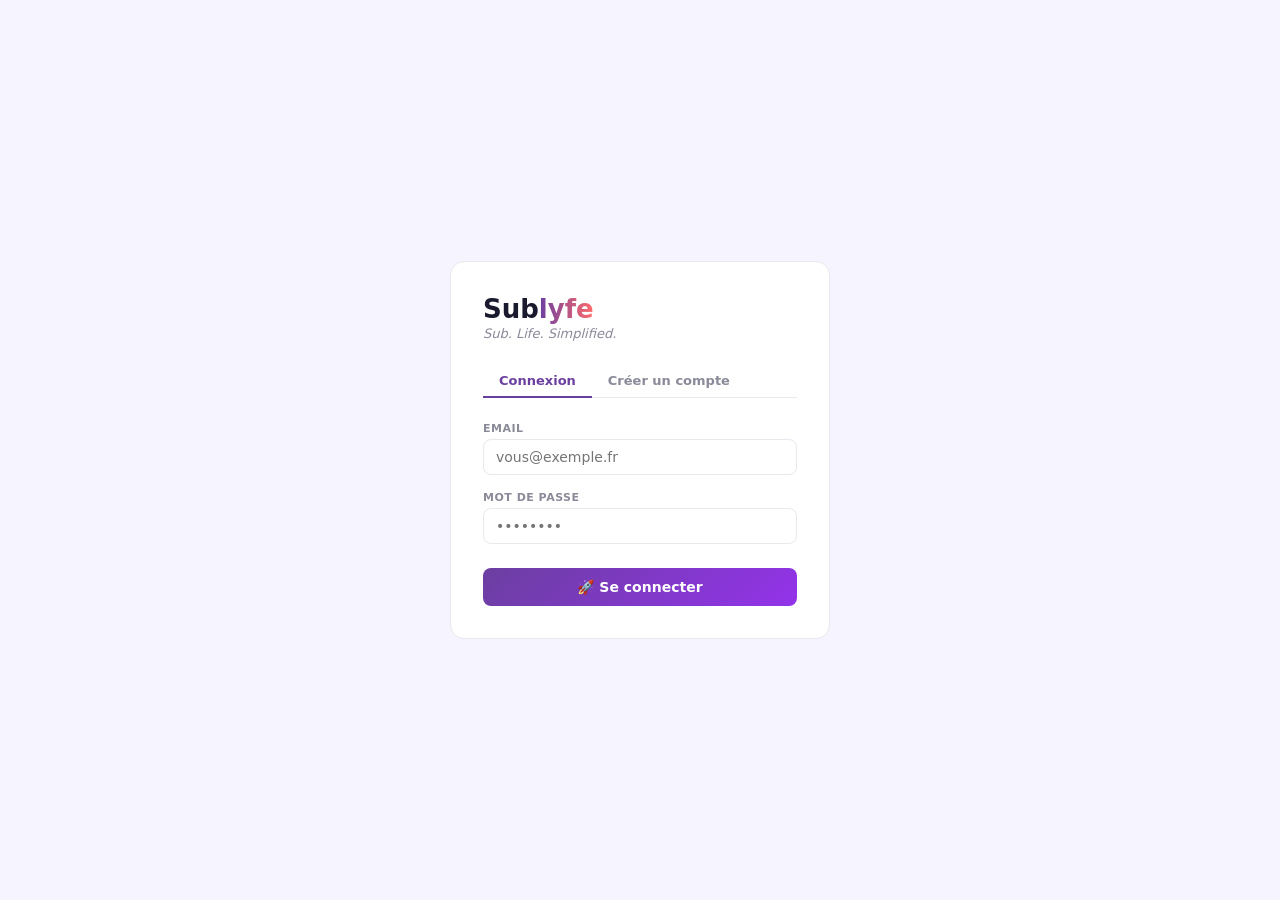
==== index.html @ f2574526 "Update index.html" ====
<!DOCTYPE html>
<html lang="fr">
<head>
<meta charset="UTF-8"/>
<meta name="viewport" content="width=device-width, initial-scale=1.0"/>
<title>Sublyfe</title>
<style>
*{box-sizing:border-box;margin:0;padding:0}
body{font-family:'Inter',system-ui,sans-serif;color:#1A1A2E;background:#F5F4FF;font-size:14px}
#loading{display:flex;align-items:center;justify-content:center;min-height:100vh;background:#F5F4FF;flex-direction:column;gap:1rem}
.loading-logo{font-size:32px;font-weight:700}
.loading-logo span{background:linear-gradient(90deg,#6B3FA0,#FF6B6B);-webkit-background-clip:text;-webkit-text-fill-color:transparent}
.spinner{width:32px;height:32px;border:3px solid #E8E8EE;border-top-color:#6B3FA0;border-radius:50%;animation:spin 0.8s linear infinite}
@keyframes spin{to{transform:rotate(360deg)}}
#auth-screen{display:none;align-items:center;justify-content:center;min-height:100vh;padding:2rem;background:#F5F4FF}
.auth-card{background:white;border-radius:14px;padding:2rem;width:100%;max-width:380px;border:1px solid #E8E8EE}
.auth-logo{font-size:26px;font-weight:700;margin-bottom:2px}
.auth-logo span{background:linear-gradient(90deg,#6B3FA0,#FF6B6B);-webkit-background-clip:text;-webkit-text-fill-color:transparent}
.auth-tagline{font-size:13px;color:#8A8A99;margin-bottom:1.5rem;font-style:italic}
.auth-tabs{display:flex;margin-bottom:1.5rem;border-bottom:1px solid #E8E8EE}
.auth-tab{padding:8px 16px;font-size:13px;font-weight:600;cursor:pointer;border:none;background:none;color:#8A8A99;border-bottom:2px solid transparent;margin-bottom:-1px;font-family:inherit}
.auth-tab.active{color:#6B3FA0;border-bottom-color:#6B3FA0}
.form-group{margin-bottom:1rem}
.form-group label{display:block;font-size:11px;color:#8A8A99;margin-bottom:4px;font-weight:700;text-transform:uppercase;letter-spacing:0.5px}
.form-group input,.form-group select{width:100%;padding:9px 12px;border-radius:8px;border:1px solid #E8E8EE;background:white;color:#1A1A2E;font-size:14px;font-family:inherit}
.form-group input:focus{outline:none;border-color:#6B3FA0}
.btn-full{width:100%;padding:11px;border-radius:8px;background:linear-gradient(135deg,#6B3FA0,#9333EA);color:white;border:none;font-size:14px;font-weight:600;cursor:pointer;font-family:inherit;margin-top:0.5rem}
.auth-error{margin-top:0.75rem;padding:0.75rem;background:#FEE2E2;border-radius:8px;font-size:12px;color:#DC2626;display:none}
.auth-success{margin-top:0.75rem;padding:0.75rem;background:#E0F2E9;border-radius:8px;font-size:12px;color:#059669;display:none}
.app{display:none;flex-direction:column;min-height:100vh}
.beta-banner{background:linear-gradient(90deg,#6B3FA0,#FF6B6B);color:white;text-align:center;padding:10px 20px;font-size:13px;font-weight:600}
.app-body{display:flex;flex:1}
.sidebar{width:250px;background:white;border-right:1px solid #EEEEF5;display:flex;flex-direction:column;flex-shrink:0;overflow-y:auto}
.sidebar-brand{padding:1.5rem 1.25rem 1rem}
.brand-logo{font-size:24px;font-weight:700}
.brand-logo span{background:linear-gradient(90deg,#6B3FA0,#FF6B6B);-webkit-background-clip:text;-webkit-text-fill-color:transparent}
.brand-tagline{font-size:11px;color:#8A8A99;margin-top:3px;font-style:italic}
.sidebar-sep{height:1px;background:#EEEEF5;margin:0 1.25rem 0.75rem}
.nav-section-label{font-size:10px;font-weight:700;color:#B0A8C8;text-transform:uppercase;letter-spacing:1px;padding:0.75rem 1.25rem 0.35rem}
.nav-item{display:flex;align-items:center;gap:10px;padding:9px 1rem;margin:1px 0.75rem;border-radius:10px;color:#3A3A50;cursor:pointer;font-size:13px;font-weight:500;border:none;background:none;font-family:inherit;width:calc(100% - 1.5rem);text-align:left;transition:all .12s}
.nav-item:hover{background:#F5F4FF;color:#6B3FA0}
.nav-item.active{background:#F0EBF9;color:#6B3FA0;font-weight:600}
.nav-emoji{font-size:18px;width:24px;text-align:center;flex-shrink:0}
.nav-badge{margin-left:auto;background:#FF6B6B;color:white;font-size:10px;padding:2px 7px;border-radius:100px;font-weight:700}
.nav-badge-new{margin-left:auto;background:linear-gradient(135deg,#6B3FA0,#9333EA);color:white;font-size:10px;padding:2px 8px;border-radius:100px;font-weight:700}
.smoobu-badge{margin-left:auto;background:#E0F2E9;color:#059669;font-size:10px;padding:2px 8px;border-radius:100px;font-weight:700}
.sidebar-footer{margin-top:auto;padding:0.75rem 1rem;border-top:1px solid #EEEEF5}
.user-row{display:flex;align-items:center;gap:8px}
.user-avatar{width:32px;height:32px;border-radius:50%;background:linear-gradient(135deg,#6B3FA0,#FF6B6B);display:flex;align-items:center;justify-content:center;font-weight:700;font-size:12px;color:white;flex-shrink:0}
.user-name{font-size:13px;font-weight:600}
.user-plan{font-size:11px;color:#6B3FA0;font-weight:600}
.btn-logout{margin-left:auto;background:none;border:none;cursor:pointer;color:#B0A8C8;font-size:18px}
.main{flex:1;overflow-y:auto;background:#F5F4FF}
.page{display:none;padding:2rem}
.page.active{display:block}
.page-title{font-size:28px;font-weight:700}
.page-sub{font-size:13px;color:#8A8A99;margin-top:4px}
.page-header{display:flex;justify-content:space-between;align-items:flex-start;margin-bottom:1.5rem;gap:1rem;flex-wrap:wrap}
.actions{display:flex;gap:8px;flex-wrap:wrap;align-items:center}
.btn{padding:8px 16px;border-radius:8px;font-size:13px;font-weight:600;cursor:pointer;border:1px solid #E8E8EE;background:white;color:#1A1A2E;font-family:inherit;display:inline-flex;align-items:center;gap:6px;transition:all .12s}
.btn:hover{border-color:#6B3FA0;color:#6B3FA0}
.btn-purple{background:linear-gradient(135deg,#6B3FA0,#9333EA);color:white;border:none}
.btn-purple:hover{opacity:0.9;color:white}
.btn-ai{background:linear-gradient(135deg,#7C3AED,#9333EA);color:white;border:none}
.btn-green{background:linear-gradient(135deg,#059669,#10B981);color:white;border:none}
.btn-sm{padding:5px 11px;font-size:12px}
.btn:disabled{opacity:0.5;cursor:not-allowed}
.card{background:white;border-radius:14px;padding:1.25rem;margin-bottom:1rem;border:1px solid #EEEEF5}
.card-head{display:flex;justify-content:space-between;align-items:center;margin-bottom:1rem;gap:0.5rem;flex-wrap:wrap}
.card-title{font-size:15px;font-weight:700}
.grid-2{display:grid;grid-template-columns:minmax(0,1.5fr) minmax(0,1fr);gap:1rem;margin-bottom:1rem}
.kpi-grid{display:grid;grid-template-columns:repeat(auto-fit,minmax(130px,1fr));gap:12px;margin-bottom:1.25rem}
.kpi{background:white;border-radius:12px;padding:1rem;border:1px solid #EEEEF5}
.kpi-label{font-size:10px;color:#8A8A99;text-transform:uppercase;letter-spacing:0.8px;font-weight:700;margin-bottom:6px}
.kpi-value{font-size:26px;font-weight:700;line-height:1}
.kpi-delta{margin-top:6px;font-size:12px;font-weight:600}
.kpi-ai{border-color:#C4B5FD;background:linear-gradient(135deg,#F5F0FF,white)}
.kpi-ai .kpi-value{color:#6B3FA0}
.table-wrap{overflow-x:auto}
table{width:100%;border-collapse:collapse;font-size:13px;min-width:480px}
th{text-align:left;padding:8px 10px;color:#8A8A99;font-size:10px;text-transform:uppercase;letter-spacing:0.8px;font-weight:700;border-bottom:1px solid #EEEEF5;white-space:nowrap}
td{padding:11px 10px;border-bottom:1px solid #EEEEF5;vertical-align:middle}
tr:last-child td{border-bottom:none}
tr:hover td{background:#FAFAFF}
.apt-name{font-weight:600;display:flex;align-items:center;gap:8px}
.apt-emoji{font-size:18px;width:32px;height:32px;background:#F5F4FF;border-radius:8px;display:flex;align-items:center;justify-content:center;flex-shrink:0}
.tag{display:inline-block;padding:3px 9px;border-radius:100px;font-size:11px;font-weight:700}
.tag-ok{background:#E0F2E9;color:#059669}
.tag-warn{background:#FEF3C7;color:#D97706}
.tag-bad{background:#FEE2E2;color:#DC2626}
.tag-info{background:#F0EBF9;color:#6B3FA0}
.tag-ai{background:linear-gradient(135deg,#F0EBF9,#FCE7F3);color:#6B3FA0}
.tag-smoobu{background:#E0F2E9;color:#059669}
.price-main{font-size:15px;font-weight:700}
.price-floor{font-size:11px;color:#DC2626;font-weight:500}
.price-ai{font-size:13px;font-weight:700;color:#6B3FA0}
.price-comp{font-size:11px;color:#8A8A99}
.toggle{width:34px;height:19px;border-radius:100px;border:none;cursor:pointer;position:relative;transition:background .15s;flex-shrink:0}
.toggle.on{background:linear-gradient(90deg,#6B3FA0,#9333EA)}
.toggle.off{background:#D1D1D8}
.toggle::after{content:'';position:absolute;top:3px;width:13px;height:13px;border-radius:50%;background:white;transition:left .15s}
.toggle.on::after{left:18px}
.toggle.off::after{left:3px}
.ai-bubble{background:linear-gradient(135deg,#F5F0FF,#FDF2FF);border:1px solid #C4B5FD;border-radius:12px;padding:1rem;margin-top:0.75rem}
.ai-bubble-head{display:flex;align-items:center;gap:6px;font-size:12px;font-weight:700;color:#6B3FA0;margin-bottom:8px}
.ai-dot{width:7px;height:7px;border-radius:50%;background:#6B3FA0;animation:pulse 1.5s infinite}
@keyframes pulse{0%,100%{opacity:1}50%{opacity:0.3}}
.ai-bubble-text{font-size:13px;color:#3A3A50;line-height:1.65}
.typing{display:flex;gap:5px;align-items:center;padding:4px 0}
.typing span{width:7px;height:7px;border-radius:50%;background:#9B72CF;animation:bounce 1s infinite}
.typing span:nth-child(2){animation-delay:.15s}
.typing span:nth-child(3){animation-delay:.3s}
@keyframes bounce{0%,100%{transform:translateY(0)}50%{transform:translateY(-5px)}}
.event-card{background:white;border-radius:12px;padding:1rem;border:1px solid #EEEEF5;margin-bottom:0.75rem}
.event-card.hot{border-color:#FCD34D;background:linear-gradient(135deg,#FFFBEB,white)}
.event-card.hot .ev-boost{color:#D97706}
.ev-row{display:flex;align-items:center;gap:10px}
.ev-emoji{font-size:24px;flex-shrink:0}
.ev-info{flex:1;min-width:0}
.ev-name{font-weight:600;font-size:13px;white-space:nowrap;overflow:hidden;text-overflow:ellipsis}
.ev-meta{font-size:12px;color:#8A8A99;margin-top:2px}
.ev-boost{font-size:16px;font-weight:700;text-align:right;flex-shrink:0}
.ev-boost-lbl{font-size:10px;color:#8A8A99;text-align:right}
.city-section{margin-bottom:1.5rem}
.city-header{display:flex;align-items:center;gap:10px;margin-bottom:0.75rem;padding-bottom:0.5rem;border-bottom:2px solid #F0EBF9}
.city-name{font-size:18px;font-weight:700}
.city-apts{font-size:12px;color:#8A8A99}
.city-count{background:#F0EBF9;color:#6B3FA0;font-size:11px;font-weight:700;padding:2px 8px;border-radius:100px}
.events-grid{display:grid;grid-template-columns:repeat(auto-fill,minmax(280px,1fr));gap:0.75rem}
.modal-overlay{display:none;position:fixed;inset:0;background:rgba(26,26,46,0.45);z-index:100;align-items:center;justify-content:center;padding:1rem}
.modal-overlay.open{display:flex}
.modal{background:white;border-radius:16px;padding:1.5rem;width:100%;max-width:440px;border:1px solid #EEEEF5;max-height:90vh;overflow-y:auto}
.modal-head{display:flex;justify-content:space-between;align-items:center;margin-bottom:1.25rem}
.modal-title{font-size:17px;font-weight:700}
.modal-close{background:none;border:none;cursor:pointer;color:#8A8A99;font-size:20px}
.toast{position:fixed;bottom:1.5rem;right:1.5rem;background:#1A1A2E;color:white;padding:10px 18px;border-radius:10px;font-size:13px;font-weight:600;z-index:200;opacity:0;transition:opacity .3s;pointer-events:none}
.toast.show{opacity:1}
.setting-row{display:flex;justify-content:space-between;align-items:center;padding:0.85rem 0;border-bottom:1px solid #EEEEF5}
.setting-row:last-child{border-bottom:none}
.setting-label{font-size:13px;font-weight:600}
.setting-desc{font-size:12px;color:#8A8A99;margin-top:2px}
.settings-section-title{font-size:10px;font-weight:700;color:#B0A8C8;text-transform:uppercase;letter-spacing:0.8px;margin-bottom:0.5rem;padding-bottom:0.5rem;border-bottom:1px solid #EEEEF5}
.smoobu-connect-box{background:linear-gradient(135deg,#F5F0FF,#ECFDF5);border:1px solid #C4B5FD;border-radius:14px;padding:1.5rem;margin-bottom:1rem}
.status-dot{width:8px;height:8px;border-radius:50%;flex-shrink:0;display:inline-block}
.status-dot.connected{background:#10B981}
.status-dot.disconnected{background:#D1D1D8}
</style>
</head>
<body>

<div id="loading">
  <div class="loading-logo">Sub<span>lyfe</span></div>
  <div class="spinner"></div>
</div>

<div id="auth-screen">
  <div class="auth-card">
    <div class="auth-logo">Sub<span>lyfe</span></div>
    <div class="auth-tagline">Sub. Life. Simplified.</div>
    <div class="auth-tabs">
      <button class="auth-tab active" onclick="switchTab('login')">Connexion</button>
      <button class="auth-tab" onclick="switchTab('register')">Créer un compte</button>
    </div>
    <div id="login-form">
      <div class="form-group"><label>Email</label><input type="email" id="l-email" placeholder="vous@exemple.fr"/></div>
      <div class="form-group"><label>Mot de passe</label><input type="password" id="l-pwd" placeholder="••••••••"/></div>
      <button class="btn-full" id="btn-login" onclick="doLogin()">🚀 Se connecter</button>
      <div class="auth-error" id="login-error"></div>
    </div>
    <div id="register-form" style="display:none">
      <div class="form-group"><label>Nom complet</label><input type="text" id="r-name" placeholder="Marie Martin"/></div>
      <div class="form-group"><label>Email</label><input type="email" id="r-email" placeholder="vous@exemple.fr"/></div>
      <div class="form-group"><label>Profil</label>
        <select id="r-type">
          <option value="solo">🏠 Gestionnaire solo</option>
          <option value="concierge">🏢 Conciergerie</option>
        </select>
      </div>
      <div class="form-group"><label>Mot de passe</label><input type="password" id="r-pwd" placeholder="min. 6 caractères"/></div>
      <button class="btn-full" id="btn-register" onclick="doRegister()">✨ Créer mon compte</button>
      <div class="auth-error" id="register-error"></div>
      <div class="auth-success" id="register-success"></div>
    </div>
  </div>
</div>

<div class="app" id="app">
  <div class="beta-banner">🚀 <strong>Beta Sublyfe</strong> — IA Pricing + Smoobu + Événements Ticketmaster</div>
  <div class="app-body">
    <div class="sidebar">
      <div class="sidebar-brand">
        <div class="brand-logo">Sub<span>lyfe</span></div>
        <div class="brand-tagline">Sub. Life. Simplified.</div>
      </div>
      <div class="sidebar-sep"></div>
      <div class="nav-section-label">Mon Business</div>
      <button class="nav-item active" onclick="goTo('cockpit',this)"><span class="nav-emoji">📊</span>Le Cockpit</button>
      <button class="nav-item" onclick="goTo('parc',this)"><span class="nav-emoji">🏠</span>Le Parc <span class="nav-badge" id="parc-badge">0</span></button>
      <button class="nav-item" onclick="goTo('reservations',this)"><span class="nav-emoji">📋</span>Réservations</button>
      <button class="nav-item" onclick="goTo('pricing',this)"><span class="nav-emoji">🤖</span>IA Pricing <span class="nav-badge-new">NEW</span></button>
      <button class="nav-item" onclick="goTo('events',this)"><span class="nav-emoji">🎯</span>Événements <span class="nav-badge-new" id="events-badge" style="display:none">0</span></button>
      <button class="nav-item" onclick="goTo('squad',this)"><span class="nav-emoji">👥</span>La Squad</button>
      <div class="nav-section-label">Intégrations</div>
      <button class="nav-item" onclick="goTo('smoobu',this)"><span class="nav-emoji">🔗</span>Smoobu <span class="smoobu-badge" id="smoobu-nav-badge" style="display:none">✓</span></button>
      <div class="nav-section-label">Réseau Sublyfer</div>
      <button class="nav-item" onclick="goTo('clean',this)"><span class="nav-emoji">🧹</span>Sublyfer Clean</button>
      <button class="nav-item" onclick="goTo('annuaire',this)"><span class="nav-emoji">🟡</span>L'Annuaire</button>
      <div class="nav-section-label">Compte</div>
      <button class="nav-item" onclick="goTo('settings',this)"><span class="nav-emoji">⚙️</span>Paramètres</button>
      <div class="sidebar-footer">
        <div class="user-row">
          <div class="user-avatar" id="s-avatar">?</div>
          <div><div class="user-name" id="s-name">…</div><div class="user-plan" id="s-plan">…</div></div>
          <button class="btn-logout" onclick="doLogout()">↩</button>
        </div>
      </div>
    </div>

    <div class="main">

      <!-- COCKPIT -->
      <div class="page active" id="page-cockpit">
        <div class="page-header">
          <div><div class="page-title">Le Cockpit 📊</div><div class="page-sub" id="cockpit-date"></div></div>
          <div class="actions">
            <button class="btn" onclick="goTo('events',document.querySelectorAll('.nav-item')[4])">🎯 Événements</button>
            <button class="btn btn-ai" onclick="goTo('pricing',document.querySelectorAll('.nav-item')[3])">🤖 PriceBot</button>
          </div>
        </div>
        <div class="kpi-grid" id="cockpit-kpis"></div>
        <div class="grid-2">
          <div class="card">
            <div class="card-head"><div class="card-title">Le Parc — vue rapide</div></div>
            <div class="table-wrap"><table id="cockpit-table"></table></div>
            <div id="cockpit-empty" style="text-align:center;padding:2rem;color:#8A8A99;display:none">
              <div style="font-size:32px;margin-bottom:8px">🏠</div>
              <div style="font-weight:600;margin-bottom:4px">Aucun appartement</div>
              <button class="btn btn-purple btn-sm" onclick="openAddModal()" style="margin-top:0.5rem">+ Ajouter</button>
            </div>
          </div>
          <div>
            <div class="card" id="cockpit-events-card">
              <div class="card-head"><div class="card-title">🎯 Événements chauds</div><button class="btn btn-sm" onclick="goTo('events',document.querySelectorAll('.nav-item')[4])">Voir tout</button></div>
              <div id="cockpit-events"></div>
            </div>
          </div>
        </div>
      </div>

      <!-- LE PARC -->
      <div class="page" id="page-parc">
        <div class="page-header">
          <div><div class="page-title">Le Parc 🏠</div><div class="page-sub" id="parc-sub"></div></div>
          <div class="actions">
            <button class="btn btn-green" onclick="syncSmoobu()" id="btn-sync" style="display:none">🔄 Sync Smoobu</button>
            <button class="btn btn-purple" onclick="openAddModal()">+ Ajouter</button>
          </div>
        </div>
        <div class="card">
          <div class="table-wrap"><table id="parc-table"></table></div>
          <div id="parc-empty" style="text-align:center;padding:2rem;color:#8A8A99;display:none">
            <div style="font-size:36px;margin-bottom:1rem">🏠</div>
            <div style="font-weight:600;margin-bottom:6px">Aucun appartement</div>
            <button class="btn btn-purple" onclick="openAddModal()" style="margin-top:0.5rem">+ Ajouter</button>
          </div>
        </div>
      </div>

      <!-- RESERVATIONS -->
      <div class="page" id="page-reservations">
        <div class="page-header">
          <div><div class="page-title">Réservations 📋</div><div class="page-sub" id="res-sub"></div></div>
          <div class="actions"><button class="btn btn-purple" onclick="openAddResModal()">+ Ajouter</button></div>
        </div>
        <div class="card">
          <div class="table-wrap"><table id="res-table"></table></div>
          <div id="res-empty" style="text-align:center;padding:2rem;color:#8A8A99;display:none">
            <div style="font-size:36px;margin-bottom:1rem">📋</div>
            <div style="font-weight:600;margin-bottom:6px">Aucune réservation</div>
            <button class="btn btn-green" onclick="goTo('smoobu',document.querySelectorAll('.nav-item')[6])">🔗 Connecter Smoobu</button>
          </div>
        </div>
      </div>

      <!-- IA PRICING -->
      <div class="page" id="page-pricing">
        <div class="page-header">
          <div><div class="page-title">IA Pricing 🤖</div><div class="page-sub">PriceBot analyse votre parc</div></div>
          <div class="actions"><button class="btn btn-ai" onclick="runGlobal()" id="btn-global">🤖 Analyse globale</button></div>
        </div>
        <div id="global-result"></div>
        <div class="card">
          <div class="card-head"><div class="card-title">Recommandations</div><span class="tag tag-ai">🤖 IA active</span></div>
          <div class="table-wrap"><table id="pricing-table"></table></div>
        </div>
      </div>

      <!-- EVENEMENTS -->
      <div class="page" id="page-events">
        <div class="page-header">
          <div><div class="page-title">Événements 🎯</div><div class="page-sub" id="events-sub">Détectés automatiquement selon vos villes</div></div>
          <div class="actions">
            <button class="btn btn-ai" onclick="loadEvents(true)" id="btn-refresh-events">🔄 Actualiser</button>
          </div>
        </div>
        <div id="events-loading" style="text-align:center;padding:3rem;display:none">
          <div class="spinner" style="margin:0 auto 1rem"></div>
          <div style="font-size:13px;color:#8A8A99">Recherche des événements dans vos villes…</div>
        </div>
        <div id="events-empty" style="text-align:center;padding:3rem;display:none">
          <div style="font-size:40px;margin-bottom:1rem">🎯</div>
          <div style="font-weight:600;font-size:16px;margin-bottom:6px">Ajoutez des appartements</div>
          <div style="font-size:13px;color:#8A8A99;margin-bottom:1.25rem">Les événements s'affichent automatiquement selon les villes de vos appartements</div>
          <button class="btn btn-purple" onclick="openAddModal()">+ Ajouter un appartement</button>
        </div>
        <div id="events-container"></div>
      </div>

      <!-- SQUAD -->
      <div class="page" id="page-squad">
        <div class="page-header"><div><div class="page-title">La Squad 👥</div></div></div>
        <div class="card" style="text-align:center;padding:3rem">
          <div style="font-size:40px;margin-bottom:1rem">👥</div>
          <div style="font-weight:600;font-size:16px">Gestion de l'équipe ménage</div>
          <div style="font-size:13px;color:#8A8A99;margin-top:6px">Bientôt disponible</div>
        </div>
      </div>

      <!-- SMOOBU -->
      <div class="page" id="page-smoobu">
        <div class="page-header"><div><div class="page-title">Intégration Smoobu 🔗</div><div class="page-sub">Importez vos données Airbnb & Booking automatiquement</div></div></div>
        <div class="smoobu-connect-box">
          <div style="display:flex;align-items:center;gap:12px;margin-bottom:1rem">
            <div style="font-size:36px">🔗</div>
            <div>
              <div style="font-size:16px;font-weight:700">Connecter Smoobu</div>
              <div style="display:flex;align-items:center;gap:6px;margin-top:4px">
                <div class="status-dot disconnected" id="status-dot"></div>
                <span id="status-label" style="font-size:13px;font-weight:600">Non connecté</span>
              </div>
            </div>
          </div>
          <div class="form-group">
            <label>Clé API Smoobu</label>
            <input type="text" id="smoobu-key" placeholder="Collez votre clé API ici…" style="font-family:monospace;font-size:12px"/>
            <div style="font-size:11px;color:#8A8A99;margin-top:4px">Smoobu → Paramètres → Avancé → Clés API</div>
          </div>
          <div style="display:flex;gap:8px">
            <button class="btn btn-green" onclick="testSmoobu()" id="btn-test">🔌 Tester</button>
            <button class="btn btn-purple" onclick="saveSmoobuKey()" id="btn-save-smoobu" style="display:none">💾 Sauvegarder & Sync</button>
          </div>
          <div class="auth-error" id="smoobu-error"></div>
          <div class="auth-success" id="smoobu-success"></div>
        </div>
        <div id="smoobu-data" style="display:none">
          <div class="card">
            <div class="card-head"><div class="card-title">Données Smoobu</div><button class="btn btn-green btn-sm" onclick="syncSmoobu()">🔄 Resync</button></div>
            <div style="display:grid;grid-template-columns:repeat(3,1fr);gap:1rem">
              <div class="kpi"><div class="kpi-label">Appartements</div><div class="kpi-value" id="sm-apts">0</div></div>
              <div class="kpi"><div class="kpi-label">Réservations</div><div class="kpi-value" id="sm-bookings">0</div></div>
              <div class="kpi"><div class="kpi-label">Revenus</div><div class="kpi-value" id="sm-revenue">0€</div></div>
            </div>
          </div>
          <div class="card">
            <div class="card-head"><div class="card-title">Appartements Smoobu</div></div>
            <div class="table-wrap"><table id="smoobu-apts-table"></table></div>
          </div>
        </div>
        <div class="card">
          <div class="card-head"><div class="card-title">📖 Comment trouver votre clé API ?</div></div>
          <div style="font-size:13px;line-height:2">
            1️⃣ Connectez-vous sur <strong>smoobu.com</strong><br>
            2️⃣ Allez dans <strong>Paramètres → Avancé → Clés API</strong><br>
            3️⃣ Cliquez <strong>"Créer une clé API"</strong><br>
            4️⃣ Copiez-la et collez-la ci-dessus
          </div>
        </div>
      </div>

      <!-- CLEAN -->
      <div class="page" id="page-clean">
        <div class="page-header"><div><div class="page-title">Sublyfer Clean 🧹</div></div></div>
        <div class="card" style="text-align:center;padding:3rem">
          <div style="font-size:48px;margin-bottom:1rem">🧹</div>
          <div style="font-size:18px;font-weight:700;margin-bottom:8px">Réseau Sublyfer Clean</div>
          <button class="btn btn-purple">Bientôt disponible</button>
        </div>
      </div>

      <!-- ANNUAIRE -->
      <div class="page" id="page-annuaire">
        <div class="page-header"><div><div class="page-title">L'Annuaire 🟡</div></div></div>
        <div class="card" style="text-align:center;padding:3rem">
          <div style="font-size:48px;margin-bottom:1rem">🟡</div>
          <div style="font-size:18px;font-weight:700;margin-bottom:8px">Annuaire des partenaires</div>
          <button class="btn btn-purple">Bientôt disponible</button>
        </div>
      </div>

      <!-- SETTINGS -->
      <div class="page" id="page-settings">
        <div class="page-header"><div><div class="page-title">Paramètres ⚙️</div></div></div>
        <div class="card">
          <div class="settings-section-title">Mon compte</div>
          <div class="setting-row"><div><div class="setting-label">Nom</div></div><input type="text" id="set-name" style="width:180px;padding:6px 10px;border-radius:8px;border:1px solid #E8E8EE;font-size:13px;font-family:inherit"/></div>
          <div class="setting-row"><div><div class="setting-label">Email</div></div><span id="set-email" style="font-size:13px;color:#8A8A99"></span></div>
          <div style="margin-top:1rem" class="settings-section-title">IA Pricing</div>
          <div class="setting-row"><div><div class="setting-label">Mode automatique</div><div class="setting-desc">PriceBot ajuste sans confirmation</div></div><button class="toggle on" onclick="this.classList.toggle('on');this.classList.toggle('off')"></button></div>
          <div class="setting-row"><div><div class="setting-label">Alertes événements</div><div class="setting-desc">Notifier lors d'un événement détecté</div></div><button class="toggle on" onclick="this.classList.toggle('on');this.classList.toggle('off')"></button></div>
          <div style="margin-top:1rem" class="settings-section-title">Abonnement</div>
          <div class="setting-row"><div><div class="setting-label" id="set-plan">Plan Starter</div><div class="setting-desc">Appartements illimités · PriceBot · Smoobu · Événements</div></div><button class="btn btn-purple btn-sm">Upgrader →</button></div>
          <button class="btn btn-purple" onclick="saveProfile()" style="margin-top:1rem">✓ Sauvegarder</button>
        </div>
      </div>

    </div>
  </div>
</div>

<!-- MODAL APPART -->
<div class="modal-overlay" id="modal">
  <div class="modal">
    <div class="modal-head"><div class="modal-title" id="modal-title">Ajouter un appartement</div><button class="modal-close" onclick="closeModal()">✕</button></div>
    <div class="form-group"><label>Nom</label><input type="text" id="m-name" placeholder="Studio Bastille"/></div>
    <div class="form-group"><label>Ville ★</label><input type="text" id="m-city" placeholder="Paris, Lyon, Bordeaux…"/></div>
    <div class="form-group"><label>Quartier / Adresse</label><input type="text" id="m-zone" placeholder="11e arrondissement"/></div>
    <div class="form-group"><label>Emoji</label><select id="m-emoji"><option>🏠</option><option>🛋️</option><option>🌸</option><option>⭐</option><option>🏡</option><option>🌇</option><option>🌃</option></select></div>
    <div class="form-group"><label>Loyer mensuel (€)</label><input type="number" id="m-rent" placeholder="900"/></div>
    <div class="form-group"><label>Coût ménage / nuit (€)</label><input type="number" id="m-clean" placeholder="25"/></div>
    <div class="form-group"><label>Prix / nuit (€)</label><input type="number" id="m-price" placeholder="95"/></div>
    <div class="form-group"><label>Concurrent (€/nuit)</label><input type="number" id="m-comp" placeholder="105"/></div>
    <div style="display:flex;gap:8px;margin-top:1.25rem">
      <button class="btn" onclick="closeModal()" style="flex:1">Annuler</button>
      <button class="btn btn-purple" onclick="saveAppart()" id="btn-save-appart" style="flex:2">✓ Enregistrer</button>
    </div>
    <div class="auth-error" id="modal-error"></div>
  </div>
</div>

<!-- MODAL RESERVATION -->
<div class="modal-overlay" id="modal-res">
  <div class="modal">
    <div class="modal-head"><div class="modal-title">Ajouter une réservation</div><button class="modal-close" onclick="closeResModal()">✕</button></div>
    <div class="form-group"><label>Appartement</label><select id="mr-apt"></select></div>
    <div class="form-group"><label>Arrivée</label><input type="date" id="mr-from"/></div>
    <div class="form-group"><label>Départ</label><input type="date" id="mr-to"/></div>
    <div class="form-group"><label>Prix total (€)</label><input type="number" id="mr-price" placeholder="350"/></div>
    <div class="form-group"><label>Plateforme</label>
      <select id="mr-platform"><option value="airbnb">🏠 Airbnb</option><option value="booking">🏨 Booking</option><option value="direct">✉️ Direct</option><option value="other">📌 Autre</option></select>
    </div>
    <div class="form-group"><label>Voyageur</label><input type="text" id="mr-guest" placeholder="Jean Dupont"/></div>
    <div style="display:flex;gap:8px;margin-top:1.25rem">
      <button class="btn" onclick="closeResModal()" style="flex:1">Annuler</button>
      <button class="btn btn-purple" onclick="saveReservation()" style="flex:2">✓ Enregistrer</button>
    </div>
    <div class="auth-error" id="modal-res-error"></div>
  </div>
</div>

<div class="toast" id="toast"></div>

<script>
const SB_URL='https://gtffekgqglpxjjligffi.supabase.co';
const SB_KEY='eyJhbGciOiJIUzI1NiIsInR5cCI6IkpXVCJ9.eyJpc3MiOiJzdXBhYmFzZSIsInJlZiI6Imd0ZmZla2dxZ2xweGpqbGlnZmZpIiwicm9sZSI6ImFub24iLCJpYXQiOjE3ODAyNjUxODMsImV4cCI6MjA5NTg0MTE4M30.8SHvalTRdUD4dXjcKP8s13yXhtg3NDrjQCBXDlu-jyE';
const SMOOBU_FN='/.netlify/functions/smoobu';
const EVENTS_FN='/.netlify/functions/events';
let currentUser=null,currentProfile=null,apparts=[],reservations=[],editId=null,smoobuKey=null,eventsCache={};

const sbFetch=(path,opts={})=>fetch(`${SB_URL}/rest/v1/${path}`,{headers:{'apikey':SB_KEY,'Authorization':`Bearer ${currentUser?.access_token||SB_KEY}`,'Content-Type':'application/json','Prefer':'return=representation',...(opts.headers||{})},method:opts.method||'GET',body:opts.body});
const authFetch=(path,body)=>fetch(`${SB_URL}/auth/v1/${path}`,{method:'POST',headers:{'apikey':SB_KEY,'Content-Type':'application/json'},body:JSON.stringify(body)});
const smoobuCall=(action,params={})=>fetch(SMOOBU_FN,{method:'POST',headers:{'Content-Type':'application/json'},body:JSON.stringify({action,apiKey:smoobuKey,params})}).then(r=>r.json());
const eventsCall=(city)=>fetch(EVENTS_FN,{method:'POST',headers:{'Content-Type':'application/json'},body:JSON.stringify({city,countryCode:'FR',radius:20})}).then(r=>r.json());

function showToast(msg){const t=document.getElementById('toast');t.textContent=msg;t.classList.add('show');setTimeout(()=>t.classList.remove('show'),2500)}
function showErr(id,msg){const el=document.getElementById(id);if(!el)return;el.textContent=msg;el.style.display='block';setTimeout(()=>el.style.display='none',5000)}
function showOk(id,msg){const el=document.getElementById(id);if(!el)return;el.textContent=msg;el.style.display='block';setTimeout(()=>el.style.display='none',5000)}

function extractCity(zone,city){
  if(city&&city.trim())return city.trim();
  if(!zone)return null;
  const known=['Paris','Lyon','Marseille','Bordeaux','Toulouse','Nice','Nantes','Strasbourg','Montpellier','Lille','Rennes','Grenoble','Rouen','Toulon','Saint-Etienne','Dijon','Angers','Nîmes','Villeurbanne','Le Mans'];
  for(const c of known){if(zone.toLowerCase().includes(c.toLowerCase()))return c;}
  return zone.split(' ')[0];
}

function switchTab(t){
  document.querySelectorAll('.auth-tab').forEach((b,i)=>b.classList.toggle('active',i===(t==='login'?0:1)));
  document.getElementById('login-form').style.display=t==='login'?'block':'none';
  document.getElementById('register-form').style.display=t==='register'?'block':'none';
}

async function doLogin(){
  const email=document.getElementById('l-email').value.trim();const pwd=document.getElementById('l-pwd').value;
  if(!email||!pwd){showErr('login-error','Remplissez tous les champs');return}
  const btn=document.getElementById('btn-login');btn.disabled=true;btn.textContent='Connexion…';
  try{
    const res=await authFetch('token?grant_type=password',{email,password:pwd});
    const data=await res.json();
    if(data.error||data.error_description){showErr('login-error',data.error_description||data.error);btn.disabled=false;btn.textContent='🚀 Se connecter';return}
    currentUser=data;try{localStorage.setItem('sb_session',JSON.stringify(data));}catch(e){}
    await loadApp();
  }catch(e){showErr('login-error','Erreur réseau');btn.disabled=false;btn.textContent='🚀 Se connecter';}
}

async function doRegister(){
  const name=document.getElementById('r-name').value.trim();const email=document.getElementById('r-email').value.trim();const pwd=document.getElementById('r-pwd').value;const type=document.getElementById('r-type').value;
  if(!name||!email||!pwd){showErr('register-error','Remplissez tous les champs');return}
  if(pwd.length<6){showErr('register-error','6 caractères minimum');return}
  const btn=document.getElementById('btn-register');btn.disabled=true;btn.textContent='Création…';
  try{
    const res=await authFetch('signup',{email,password:pwd,data:{name,type}});
    const data=await res.json();
    if(data.error){showErr('register-error',data.error);btn.disabled=false;btn.textContent='✨ Créer mon compte';return}
    showOk('register-success','✓ Compte créé ! Connectez-vous.');
    btn.disabled=false;btn.textContent='✨ Créer mon compte';setTimeout(()=>switchTab('login'),2000);
  }catch(e){showErr('register-error','Erreur réseau');btn.disabled=false;btn.textContent='✨ Créer mon compte';}
}

function doLogout(){
  try{localStorage.removeItem('sb_session');}catch(e){}
  currentUser=null;currentProfile=null;apparts=[];reservations=[];eventsCache={};
  document.getElementById('app').style.display='none';
  document.getElementById('auth-screen').style.display='flex';
}

async function loadApp(){
  document.getElementById('auth-screen').style.display='none';
  document.getElementById('loading').style.display='flex';
  try{
    const pRes=await sbFetch(`profiles?id=eq.${currentUser.user.id}&select=*`);
    const pData=await pRes.json();
    currentProfile=(pData&&pData.length>0)?pData[0]:{id:currentUser.user.id,name:currentUser.user.email.split('@')[0],email:currentUser.user.email,type:'solo',plan:'Starter'};
    const aRes=await sbFetch(`appartements?user_id=eq.${currentUser.user.id}&select=*&order=created_at.asc`);
    apparts=await aRes.json()||[];
    try{const rRes=await sbFetch(`reservations?user_id=eq.${currentUser.user.id}&select=*&order=date_from.desc`);reservations=await rRes.json()||[];}catch(e){reservations=[];}
    document.getElementById('loading').style.display='none';
    document.getElementById('app').style.display='flex';
    renderSidebar();renderAll();
    document.getElementById('cockpit-date').textContent=new Date().toLocaleDateString('fr-FR',{weekday:'long',year:'numeric',month:'long',day:'numeric'});
    document.getElementById('set-name').value=currentProfile.name||'';
    document.getElementById('set-email').textContent=currentProfile.email||'';
    document.getElementById('set-plan').textContent='Plan '+(currentProfile.plan||'Starter');
    if(smoobuKey)updateSmoobuUI(true);
    if(apparts.length)loadEvents(false);
  }catch(e){document.getElementById('loading').style.display='none';document.getElementById('auth-screen').style.display='flex';}
}

function renderSidebar(){
  document.getElementById('s-name').textContent=(currentProfile.name||'User').split(' ')[0];
  document.getElementById('s-avatar').textContent=(currentProfile.name||'U').charAt(0).toUpperCase();
  document.getElementById('s-plan').textContent='Plan '+(currentProfile.plan||'Starter');
  document.getElementById('parc-badge').textContent=apparts.length;
}

function floor(a){return Math.round((a.rent||0)/30+(a.cleaner||0))}

function renderAll(){
  renderKPIs();renderCockpitTable();renderParcTable();renderResTable();renderPricingTable();
  document.getElementById('parc-badge').textContent=apparts.length;
  document.getElementById('parc-sub').textContent=apparts.length+' appartement'+(apparts.length>1?'s':'');
  document.getElementById('res-sub').textContent=reservations.length+' réservation'+(reservations.length>1?'s':'');
  if(smoobuKey){document.getElementById('btn-sync').style.display='inline-flex';}
}

function renderKPIs(){
  const booked=apparts.filter(a=>a.booked);const rev=booked.reduce((s,a)=>s+(a.price||0),0);
  const total=apparts.length||1;const ai=apparts.filter(a=>a.auto_pricing).length;
  const month=new Date().toISOString().slice(0,7);
  const monthRes=reservations.filter(r=>r.date_from&&r.date_from.startsWith(month));
  const monthRev=monthRes.reduce((s,r)=>s+(r.price_total||0),0);
  const hotCount=Object.values(eventsCache).flat().filter(e=>e.hot).length;
  document.getElementById('cockpit-kpis').innerHTML=`
    <div class="kpi"><div class="kpi-label">Revenus ce soir</div><div class="kpi-value">${rev}€</div><div class="kpi-delta" style="color:#10B981">${booked.length}/${apparts.length} loués</div></div>
    <div class="kpi"><div class="kpi-label">Revenus ce mois</div><div class="kpi-value">${monthRev}€</div><div class="kpi-delta" style="color:#059669">${monthRes.length} résa${monthRes.length>1?'s':''}</div></div>
    <div class="kpi"><div class="kpi-label">Occupation</div><div class="kpi-value">${Math.round(booked.length/total*100)}%</div><div class="kpi-delta" style="color:#8A8A99">ce soir</div></div>
    <div class="kpi kpi-ai"><div class="kpi-label">PriceBot</div><div class="kpi-value">${ai}/${apparts.length}</div><div class="kpi-delta" style="color:#6B3FA0">🤖 auto</div></div>
    ${hotCount>0?`<div class="kpi" style="border-color:#FCD34D;background:linear-gradient(135deg,#FFFBEB,white)"><div class="kpi-label">Événements chauds</div><div class="kpi-value" style="color:#D97706">${hotCount}</div><div class="kpi-delta" style="color:#D97706">🔥 boost possible</div></div>`:''}`;
}

function renderCockpitTable(){
  const e=document.getElementById('cockpit-empty');const t=document.getElementById('cockpit-table');
  if(!apparts.length){e.style.display='block';t.innerHTML='';return}e.style.display='none';
  t.innerHTML=`<thead><tr><th>Appartement</th><th>Ville</th><th>Prix/nuit</th><th>Statut</th><th>Reco IA</th></tr></thead><tbody>`+
  apparts.slice(0,5).map(a=>`<tr><td><div class="apt-name"><div class="apt-emoji">${a.emoji||'🏠'}</div>${a.name}</div></td><td style="font-size:12px;color:#8A8A99">${a.city||extractCity(a.zone,null)||'—'}</td><td class="price-main">${a.price||0}€</td><td><span class="tag ${a.booked?'tag-ok':'tag-warn'}">${a.booked?'Loué':'Libre'}</span></td><td><span class="tag tag-ai">${a.ai_rec||Math.round((a.price||0)*1.08)}€</span></td></tr>`).join('')+`</tbody>`;
}

function renderCockpitEvents(){
  const allHot=Object.values(eventsCache).flat().filter(e=>e.hot).slice(0,4);
  const container=document.getElementById('cockpit-events');
  if(!allHot.length){container.innerHTML='<div style="color:#8A8A99;font-size:13px;text-align:center;padding:1rem">Aucun événement chaud détecté</div>';return;}
  container.innerHTML=allHot.map(e=>`
    <div class="event-card hot">
      <div class="ev-row">
        <div class="ev-emoji">${e.emoji}</div>
        <div class="ev-info"><div class="ev-name">${e.name}</div><div class="ev-meta">${e.date_label} · ${e.city}</div></div>
        <div><div class="ev-boost">+${e.boost}%</div><div class="ev-boost-lbl">boost</div></div>
      </div>
    </div>`).join('');
}

function renderParcTable(){
  const e=document.getElementById('parc-empty');const t=document.getElementById('parc-table');
  if(!apparts.length){e.style.display='block';t.innerHTML='';return}e.style.display='none';
  t.innerHTML=`<thead><tr><th>Appartement</th><th>Ville</th><th>Plancher</th><th>Prix/nuit</th><th>Statut</th><th>Marge</th><th>Actions</th></tr></thead><tbody>`+
  apparts.map(a=>{const fl=floor(a);const safe=a.price>=fl;const city=a.city||extractCity(a.zone,null)||'—';return`<tr>
    <td><div class="apt-name"><div class="apt-emoji">${a.emoji||'🏠'}</div><div><div>${a.name}</div><div style="font-size:11px;color:#8A8A99">${a.zone||''}</div></div></div></td>
    <td style="font-weight:600;color:#6B3FA0">${city}</td>
    <td><div class="price-floor">${fl}€</div></td>
    <td><div class="price-main">${a.price||0}€</div><div class="price-comp">Conc: ${a.comp||0}€</div></td>
    <td><span class="tag ${a.booked?'tag-ok':'tag-warn'}">${a.booked?'Loué':'Libre'}</span></td>
    <td><span class="tag ${safe?'tag-ok':'tag-bad'}">${safe?'✓':'⚠'}</span></td>
    <td style="white-space:nowrap">
      <button class="btn btn-sm" onclick="openEdit('${a.id}')" style="margin-right:4px">✏️</button>
      <button class="btn btn-sm" onclick="toggleBooked('${a.id}',${!a.booked})">${a.booked?'🔓':'🔒'}</button>
      <button class="btn btn-sm" onclick="deleteAppart('${a.id}')" style="margin-left:4px;color:#DC2626">🗑</button>
    </td>
  </tr>`;}).join('')+`</tbody>`;
}

function renderResTable(){
  const e=document.getElementById('res-empty');const t=document.getElementById('res-table');
  if(!reservations.length){e.style.display='block';t.innerHTML='';return}e.style.display='none';
  const pi={airbnb:'🏠',booking:'🏨',direct:'✉️',other:'📌'};
  t.innerHTML=`<thead><tr><th>Appartement</th><th>Voyageur</th><th>Arrivée</th><th>Départ</th><th>Nuits</th><th>Revenus</th><th>Plat.</th></tr></thead><tbody>`+
  reservations.slice(0,50).map(r=>{
    const apt=apparts.find(a=>a.id===r.appartement_id)||{name:r.apartment_name||'—',emoji:'🏠'};
    const nights=r.nights||0;const pn=nights>0?Math.round((r.price_total||0)/nights):0;
    return`<tr><td><div class="apt-name"><div class="apt-emoji">${apt.emoji||'🏠'}</div>${apt.name}</div></td>
    <td>${r.guest_name||'—'}</td><td>${r.date_from||'—'}</td><td>${r.date_to||'—'}</td>
    <td style="text-align:center">${nights}</td>
    <td><div style="font-weight:700">${r.price_total||0}€</div><div style="font-size:11px;color:#8A8A99">${pn}€/nuit</div></td>
    <td>${pi[r.platform||'other']}</td></tr>`;}).join('')+`</tbody>`;
}

function renderPricingTable(){
  if(!apparts.length){document.getElementById('pricing-table').innerHTML=`<tr><td colspan="6" style="text-align:center;padding:2rem;color:#8A8A99">Ajoutez des appartements.</td></tr>`;return}
  document.getElementById('pricing-table').innerHTML=`<thead><tr><th>Appartement</th><th>Prix actuel</th><th>Reco PriceBot</th><th>Événements</th><th>Mode</th><th>Actions</th></tr></thead><tbody>`+
  apparts.map(a=>{
    const rec=a.ai_rec||Math.round((a.price||0)*1.08);const diff=rec-(a.price||0);
    const city=a.city||extractCity(a.zone,null)||'';
    const cityEvents=eventsCache[city]||[];const hotEvents=cityEvents.filter(e=>e.hot);
    const evTag=hotEvents.length>0?`<span class="tag tag-warn">🔥 ${hotEvents.length} chaud${hotEvents.length>1?'s':''}</span>`:'<span class="tag" style="background:#F0F0F5;color:#8A8A99">Normal</span>';
    return`<tr>
    <td><div class="apt-name"><div class="apt-emoji">${a.emoji||'🏠'}</div><div>${a.name}<div style="font-size:11px;color:#8A8A99">${city}</div></div></div></td>
    <td><div class="price-main">${a.price||0}€</div><div class="price-floor">Plancher: ${floor(a)}€</div></td>
    <td><div class="price-ai">🤖 ${rec}€ <span style="font-size:11px;color:${diff>=0?'#059669':'#DC2626'}">(${diff>=0?'+':''}${diff}€)</span></div></td>
    <td>${evTag}</td>
    <td><div style="display:flex;align-items:center;gap:6px"><button class="toggle ${a.auto_pricing?'on':'off'}" onclick="toggleAutoPricing('${a.id}',${!a.auto_pricing})"></button><span style="font-size:12px;color:#8A8A99">${a.auto_pricing?'Auto':'Manuel'}</span></div></td>
    <td style="white-space:nowrap"><button class="btn btn-sm" onclick="applyAI('${a.id}',${rec})" style="margin-right:4px">✓</button><button class="btn btn-sm btn-ai" onclick="askAI('${a.id}')">🤖</button></td>
  </tr><tr id="ai-row-${a.id}" style="display:none"><td colspan="6" style="padding:0 10px 12px"><div id="ai-bubble-${a.id}"></div></td></tr>`;}).join('')+`</tbody>`;
}

// EVENTS
async function loadEvents(force){
  if(!apparts.length){
    document.getElementById('events-empty').style.display='block';
    document.getElementById('events-container').innerHTML='';
    return;
  }
  document.getElementById('events-empty').style.display='none';
  document.getElementById('events-loading').style.display='block';
  document.getElementById('events-container').innerHTML='';

  // Grouper les apparts par ville
  const citiesMap={};
  apparts.forEach(a=>{
    const city=a.city||extractCity(a.zone,null);
    if(!city)return;
    const cityNorm=city.charAt(0).toUpperCase()+city.slice(1).toLowerCase();
    if(!citiesMap[cityNorm])citiesMap[cityNorm]=[];
    citiesMap[cityNorm].push(a);
  });

  const cities=Object.keys(citiesMap);
  if(!cities.length){
    document.getElementById('events-loading').style.display='none';
    document.getElementById('events-empty').style.display='block';
    return;
  }

  // Charger les événements pour chaque ville
  for(const city of cities){
    if(!force&&eventsCache[city])continue;
    try{
      const data=await eventsCall(city);
      eventsCache[city]=data.events||[];
    }catch(e){eventsCache[city]=[];}
  }

  document.getElementById('events-loading').style.display='none';
  renderEventsPage(citiesMap);
  renderCockpitEvents();
  renderKPIs();

  // Badge événements chauds
  const totalHot=Object.values(eventsCache).flat().filter(e=>e.hot).length;
  const badge=document.getElementById('events-badge');
  if(totalHot>0){badge.textContent='🔥 '+totalHot;badge.style.display='inline-block';}
  else badge.style.display='none';
}

function renderEventsPage(citiesMap){
  const container=document.getElementById('events-container');
  const cities=Object.keys(citiesMap);
  let html='';
  let totalEvents=0;

  for(const city of cities){
    const cityEvents=eventsCache[city]||[];
    const apts=citiesMap[city];
    totalEvents+=cityEvents.length;
    const hotCount=cityEvents.filter(e=>e.hot).length;

    html+=`<div class="city-section">
      <div class="city-header">
        <div class="city-name">📍 ${city}</div>
        <div class="city-apts">${apts.map(a=>a.emoji||'🏠'+' '+a.name).join(', ')}</div>
        ${hotCount>0?`<span class="city-count">🔥 ${hotCount} chaud${hotCount>1?'s':''}</span>`:''}
        ${cityEvents.length>0?`<span class="city-count">${cityEvents.length} événement${cityEvents.length>1?'s':''}</span>`:''}
      </div>`;

    if(!cityEvents.length){
      html+=`<div style="color:#8A8A99;font-size:13px;padding:1rem;background:white;border-radius:12px;border:1px solid #EEEEF5">Aucun événement trouvé pour ${city} dans les 90 prochains jours.</div>`;
    } else {
      html+=`<div class="events-grid">`;
      cityEvents.slice(0,12).forEach(e=>{
        html+=`<div class="event-card ${e.hot?'hot':''}">
          <div class="ev-row">
            <div class="ev-emoji">${e.emoji}</div>
            <div class="ev-info">
              <div class="ev-name">${e.name}</div>
              <div class="ev-meta">${e.date_label}${e.venue?' · '+e.venue:''}</div>
              <div style="margin-top:4px">
                <span class="tag ${e.hot?'tag-warn':'tag-info'}">${e.hot?'🔥 Chaud':e.segment||'Événement'}</span>
              </div>
            </div>
            <div>
              <div class="ev-boost" style="color:${e.hot?'#D97706':'#6B3FA0'}">+${e.boost}%</div>
              <div class="ev-boost-lbl">prix</div>
            </div>
          </div>
        </div>`;
      });
      html+=`</div>`;
    }
    html+=`</div>`;
  }

  document.getElementById('events-sub').textContent=`${totalEvents} événements détectés dans ${cities.length} ville${cities.length>1?'s':''}`;
  container.innerHTML=html;
}

function refreshEvents(){loadEvents(true);}

// SMOOBU
function updateSmoobuUI(connected){
  const dot=document.getElementById('status-dot');const label=document.getElementById('status-label');
  const badge=document.getElementById('smoobu-nav-badge');const saveBtn=document.getElementById('btn-save-smoobu');
  if(connected){dot.className='status-dot connected';label.textContent='Connecté ✓';if(badge)badge.style.display='inline-block';if(saveBtn)saveBtn.style.display='inline-flex';document.getElementById('smoobu-data').style.display='block';}
}

async function testSmoobu(){
  const key=document.getElementById('smoobu-key').value.trim();if(!key){showErr('smoobu-error','Entrez votre clé API');return}
  const btn=document.getElementById('btn-test');btn.disabled=true;btn.textContent='Test…';smoobuKey=key;
  try{const data=await smoobuCall('testConnection');if(data.success){showOk('smoobu-success','✓ Connexion réussie !');updateSmoobuUI(true);}else{showErr('smoobu-error','Clé invalide');smoobuKey=null;}}
  catch(e){showErr('smoobu-error','Erreur');smoobuKey=null;}
  btn.disabled=false;btn.textContent='🔌 Tester';
}

async function saveSmoobuKey(){
  const key=document.getElementById('smoobu-key').value.trim();if(!key)return;
  smoobuKey=key;try{localStorage.setItem('smoobu_key',key);}catch(e){}
  await syncSmoobu();
}

async function syncSmoobu(){
  if(!smoobuKey)return;showToast('🔄 Sync Smoobu…');
  try{
    const aptsData=await smoobuCall('getApartments');const smoobuApts=aptsData._embedded?.apartments||aptsData.apartments||[];
    for(const sa of smoobuApts){
      if(!apparts.find(a=>a.smoobu_id===String(sa.id))){
        const city=sa.city||sa.location||'';
        const body={user_id:currentUser.user.id,name:sa.name||'Appart Smoobu',city:city,zone:'',emoji:'🏠',rent:0,cleaner:25,price:sa.price||100,comp:0,ai_rec:Math.round((sa.price||100)*1.08),booked:false,auto_pricing:true,has_event:false,smoobu_id:String(sa.id)};
        const res=await sbFetch('appartements',{method:'POST',body:JSON.stringify(body)});const c=await res.json();
        if(Array.isArray(c)&&c[0])apparts.push(c[0]);
      }
    }
    const bkData=await smoobuCall('getBookings');const bookings=bkData.bookings||bkData._embedded?.bookings||[];
    const real=bookings.filter(b=>!b['is-blocked-booking']);
    let rev=0;real.forEach(b=>rev+=b.price||0);
    document.getElementById('sm-apts').textContent=smoobuApts.length;
    document.getElementById('sm-bookings').textContent=real.length;
    document.getElementById('sm-revenue').textContent=Math.round(rev)+'€';
    renderSmoobuApts(smoobuApts);
    renderAll();
    if(apparts.length)loadEvents(true);
    showToast(`✓ ${smoobuApts.length} apparts, ${real.length} réservations`);
  }catch(e){showToast('⚠️ Erreur sync');}
}

function renderSmoobuApts(apts){
  const t=document.getElementById('smoobu-apts-table');
  if(!apts||!apts.length){t.innerHTML='<tr><td style="padding:1rem;color:#8A8A99">Aucun appartement</td></tr>';return}
  t.innerHTML=`<thead><tr><th>Nom</th><th>Ville</th><th>Prix base</th></tr></thead><tbody>`+
  apts.map(a=>`<tr><td><div class="apt-name"><div class="apt-emoji">🏠</div>${a.name||'—'}</div></td><td>${a.city||'—'}</td><td>${a.price||'—'}€</td></tr>`).join('')+`</tbody>`;
}

function goTo(page,btn){
  document.querySelectorAll('.page').forEach(p=>p.classList.remove('active'));
  document.querySelectorAll('.nav-item').forEach(n=>n.classList.remove('active'));
  document.getElementById('page-'+page).classList.add('active');
  if(btn)btn.classList.add('active');
  if(page==='events'&&apparts.length&&!Object.keys(eventsCache).length)loadEvents(false);
}

function openAddModal(){editId=null;['m-name','m-city','m-zone','m-rent','m-clean','m-price','m-comp'].forEach(id=>document.getElementById(id).value='');document.getElementById('m-emoji').value='🏠';document.getElementById('modal-error').style.display='none';document.getElementById('modal').classList.add('open');}
function openEdit(id){const a=apparts.find(x=>x.id===id);if(!a)return;editId=id;document.getElementById('m-name').value=a.name||'';document.getElementById('m-city').value=a.city||'';document.getElementById('m-zone').value=a.zone||'';document.getElementById('m-emoji').value=a.emoji||'🏠';document.getElementById('m-rent').value=a.rent||'';document.getElementById('m-clean').value=a.cleaner||'';document.getElementById('m-price').value=a.price||'';document.getElementById('m-comp').value=a.comp||'';document.getElementById('modal-error').style.display='none';document.getElementById('modal').classList.add('open');}
function closeModal(){document.getElementById('modal').classList.remove('open')}
function openAddResModal(){document.getElementById('mr-apt').innerHTML=apparts.map(a=>`<option value="${a.id}">${a.emoji||'🏠'} ${a.name}</option>`).join('');document.getElementById('modal-res').classList.add('open');}
function closeResModal(){document.getElementById('modal-res').classList.remove('open')}

async function saveAppart(){
  const name=document.getElementById('m-name').value.trim();const city=document.getElementById('m-city').value.trim();
  if(!name){showErr('modal-error','Nom obligatoire');return}
  if(!city){showErr('modal-error','Ville obligatoire — nécessaire pour les événements');return}
  const btn=document.getElementById('btn-save-appart');btn.disabled=true;btn.textContent='…';
  const price=+document.getElementById('m-price').value||0;
  const body={user_id:currentUser.user.id,name,city,zone:document.getElementById('m-zone').value||'',emoji:document.getElementById('m-emoji').value||'🏠',rent:+document.getElementById('m-rent').value||0,cleaner:+document.getElementById('m-clean').value||0,price,comp:+document.getElementById('m-comp').value||0,ai_rec:Math.round(price*1.08),booked:false,auto_pricing:true,has_event:false};
  try{
    if(editId){await sbFetch(`appartements?id=eq.${editId}`,{method:'PATCH',body:JSON.stringify(body)});const i=apparts.findIndex(a=>a.id===editId);if(i>=0)apparts[i]={...apparts[i],...body};showToast('✓ Modifié');}
    else{const res=await sbFetch('appartements',{method:'POST',body:JSON.stringify(body)});const c=await res.json();apparts.push(Array.isArray(c)&&c[0]?c[0]:{...body,id:Date.now().toString()});showToast('✓ Ajouté');}
    closeModal();renderAll();
    // Charger les événements pour la nouvelle ville
    const cityNorm=city.charAt(0).toUpperCase()+city.slice(1).toLowerCase();
    if(!eventsCache[cityNorm])loadEvents(false);
  }catch(e){showErr('modal-error','Erreur');}
  btn.disabled=false;btn.textContent='✓ Enregistrer';
}

async function saveReservation(){
  const aptId=document.getElementById('mr-apt').value;const from=document.getElementById('mr-from').value;const to=document.getElementById('mr-to').value;
  if(!from||!to){showErr('modal-res-error','Dates obligatoires');return}
  const nights=Math.round((new Date(to)-new Date(from))/(1000*60*60*24));
  const body={user_id:currentUser.user.id,appartement_id:aptId,guest_name:document.getElementById('mr-guest').value,date_from:from,date_to:to,price_total:+document.getElementById('mr-price').value||0,platform:document.getElementById('mr-platform').value,status:'confirmed',nights};
  try{const res=await sbFetch('reservations',{method:'POST',body:JSON.stringify(body)});const c=await res.json();reservations.unshift(Array.isArray(c)&&c[0]?c[0]:{...body,id:Date.now().toString()});closeResModal();renderAll();showToast('✓ Réservation ajoutée');}
  catch(e){showErr('modal-res-error','Erreur');}
}

async function toggleBooked(id,val){await sbFetch(`appartements?id=eq.${id}`,{method:'PATCH',body:JSON.stringify({booked:val})});const a=apparts.find(x=>x.id===id);if(a)a.booked=val;renderAll();}
async function toggleAutoPricing(id,val){await sbFetch(`appartements?id=eq.${id}`,{method:'PATCH',body:JSON.stringify({auto_pricing:val})});const a=apparts.find(x=>x.id===id);if(a)a.auto_pricing=val;renderPricingTable();}
async function applyAI(id,rec){await sbFetch(`appartements?id=eq.${id}`,{method:'PATCH',body:JSON.stringify({price:rec})});const a=apparts.find(x=>x.id===id);if(a)a.price=rec;renderAll();showToast('✓ Prix appliqué : '+rec+'€');}
async function deleteAppart(id){if(!confirm('Supprimer ?'))return;await sbFetch(`appartements?id=eq.${id}`,{method:'DELETE'});apparts=apparts.filter(a=>a.id!==id);renderAll();}
async function saveProfile(){const name=document.getElementById('set-name').value.trim();await sbFetch(`profiles?id=eq.${currentProfile.id}`,{method:'PATCH',body:JSON.stringify({name})});currentProfile.name=name;renderSidebar();showToast('✓ Sauvegardé');}

async function runGlobal(){
  const btn=document.getElementById('btn-global');const zone=document.getElementById('global-result');
  btn.disabled=true;btn.textContent='⏳…';
  zone.innerHTML=`<div class="ai-bubble" style="margin-bottom:1rem"><div class="ai-bubble-head"><div class="ai-dot"></div> PriceBot analyse…</div><div class="ai-bubble-text"><div class="typing"><span></span><span></span><span></span></div></div></div>`;
  if(!apparts.length){zone.innerHTML=`<div class="ai-bubble" style="margin-bottom:1rem"><div class="ai-bubble-head">🤖</div><div class="ai-bubble-text">Ajoutez des appartements d'abord.</div></div>`;btn.disabled=false;btn.innerHTML='🤖 Analyse globale';return;}
  const evCtx=Object.entries(eventsCache).map(([city,evs])=>{const hot=evs.filter(e=>e.hot);return hot.length?`${city}: ${hot.map(e=>e.name+' (+'+e.boost+'%)').join(', ')}`:null;}).filter(Boolean).join(' | ');
  const ctx=apparts.map(a=>`${a.name} (${a.city||a.zone||'?'}): prix=${a.price}€, plancher=${floor(a)}€, ${a.booked?'loué':'libre'}`).join('\n');
  try{
    const res=await fetch("https://api.anthropic.com/v1/messages",{method:"POST",headers:{"Content-Type":"application/json"},body:JSON.stringify({model:"claude-sonnet-4-20250514",max_tokens:600,system:"Tu es PriceBot, IA pricing Sublyfe France. Analyses précises, chiffrées, actionnables. Français, emojis, 5-6 phrases.",messages:[{role:"user",content:`Parc:\n${ctx}\n${evCtx?'Événements chauds: '+evCtx:''}\nBriefing et recommandations ?`}]})});
    const data=await res.json();const text=data.content?.find(b=>b.type==='text')?.text||"Indisponible.";
    zone.innerHTML=`<div class="ai-bubble" style="margin-bottom:1rem"><div class="ai-bubble-head">🤖 PriceBot — Analyse globale</div><div class="ai-bubble-text">${text.replace(/\n/g,'<br/>')}</div></div>`;
  }catch(e){zone.innerHTML=`<div class="ai-bubble" style="margin-bottom:1rem"><div class="ai-bubble-head">⚠️</div><div class="ai-bubble-text">IA indisponible.</div></div>`;}
  btn.disabled=false;btn.innerHTML='🤖 Analyse globale';
}

async function askAI(id){
  const a=apparts.find(x=>x.id===id);if(!a)return;
  document.getElementById('ai-row-'+id).style.display='table-row';
  document.getElementById('ai-bubble-'+id).innerHTML=`<div class="ai-bubble"><div class="ai-bubble-head"><div class="ai-dot"></div> Analyse…</div><div class="ai-bubble-text"><div class="typing"><span></span><span></span><span></span></div></div></div>`;
  const city=a.city||extractCity(a.zone,null)||'';
  const cityEvents=eventsCache[city]||[];const hotEvs=cityEvents.filter(e=>e.hot);
  const evCtx=hotEvs.length?` Événements chauds à ${city}: ${hotEvs.slice(0,3).map(e=>e.name+' le '+e.date_label+' (+'+e.boost+'%)').join(', ')}.`:'';
  try{
    const res=await fetch("https://api.anthropic.com/v1/messages",{method:"POST",headers:{"Content-Type":"application/json"},body:JSON.stringify({model:"claude-sonnet-4-20250514",max_tokens:400,system:"PriceBot Sublyfe. 3-4 phrases, chiffres, emojis.",messages:[{role:"user",content:`${a.name} (${city}): prix=${a.price}€, reco=${a.ai_rec||Math.round(a.price*1.08)}€, plancher=${floor(a)}€, ${a.booked?'loué':'libre'}.${evCtx} Prix optimal ce soir ?`}]})});
    const data=await res.json();const text=data.content?.find(b=>b.type==='text')?.text||"Indisponible.";
    document.getElementById('ai-bubble-'+id).innerHTML=`<div class="ai-bubble"><div class="ai-bubble-head">🤖 ${a.name}</div><div class="ai-bubble-text">${text.replace(/\n/g,'<br/>')}</div></div>`;
  }catch(e){document.getElementById('ai-bubble-'+id).innerHTML=`<div class="ai-bubble"><div class="ai-bubble-head">⚠️</div><div class="ai-bubble-text">Indisponible.</div></div>`;}
}

// Init
(async function(){
  document.getElementById('loading').style.display='none';
  document.getElementById('auth-screen').style.display='flex';
  try{
    const storedKey=localStorage.getItem('smoobu_key');if(storedKey)smoobuKey=storedKey;
    const stored=localStorage.getItem('sb_session');
    if(stored){
      currentUser=JSON.parse(stored);
      document.getElementById('auth-screen').style.display='none';
      document.getElementById('loading').style.display='flex';
      await loadApp();
    }
  }catch(e){
    try{localStorage.removeItem('sb_session');}catch(e2){}
    document.getElementById('loading').style.display='none';
    document.getElementById('auth-screen').style.display='flex';
  }
})();
</script>
</body>
</html>
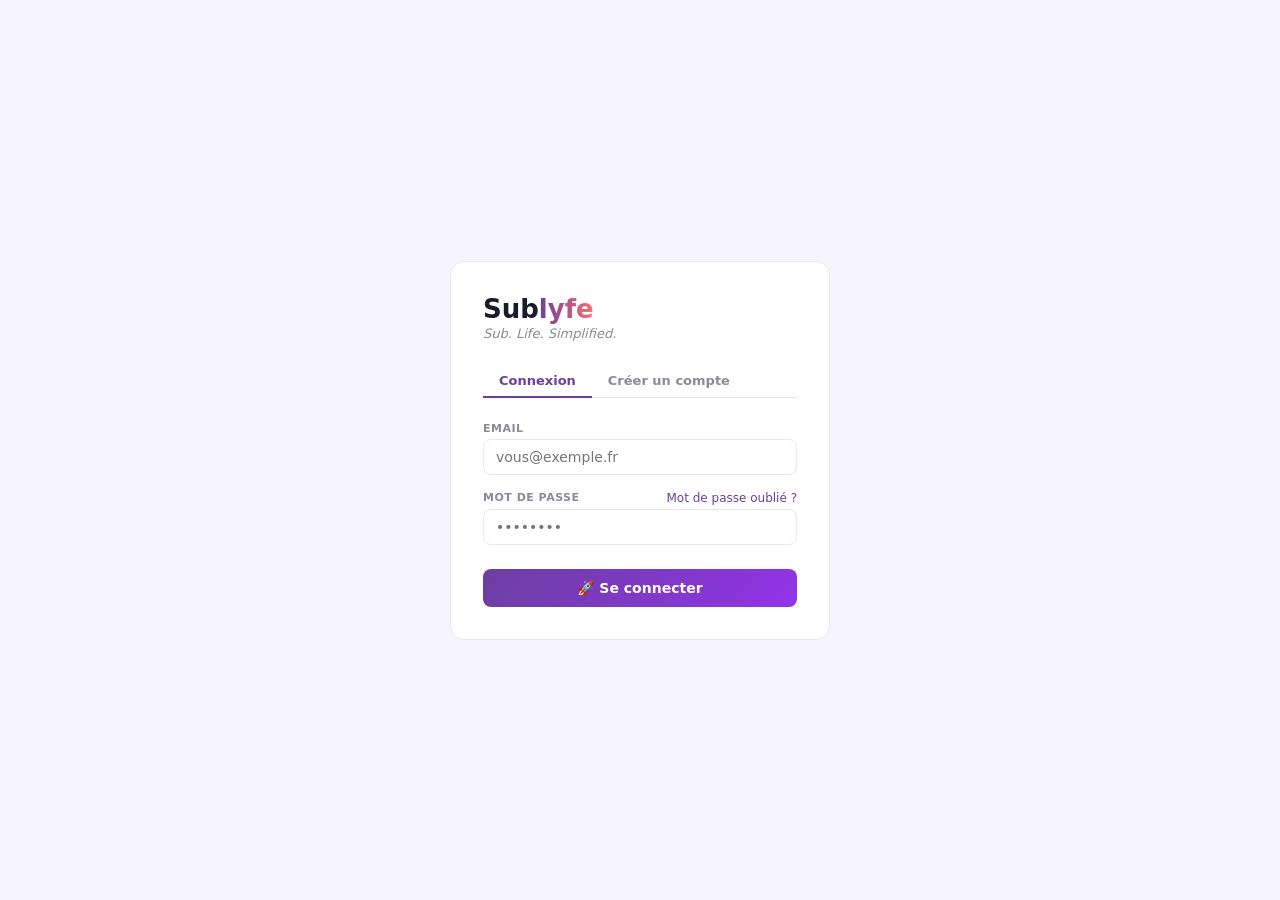
==== commit 8f3ae4d3: "Update index.html" ====
--- a/index.html
+++ b/index.html
@@ -163,9 +163,22 @@
     </div>
     <div id="login-form">
       <div class="form-group"><label>Email</label><input type="email" id="l-email" placeholder="vous@exemple.fr"/></div>
-      <div class="form-group"><label>Mot de passe</label><input type="password" id="l-pwd" placeholder="••••••••"/></div>
+      <div class="form-group">
+        <div style="display:flex;justify-content:space-between;align-items:center;margin-bottom:4px">
+          <label style="margin-bottom:0">Mot de passe</label>
+          <button onclick="showForgotPassword()" style="background:none;border:none;font-size:12px;color:#6B3FA0;cursor:pointer;font-family:inherit;padding:0">Mot de passe oublié ?</button>
+        </div>
+        <input type="password" id="l-pwd" placeholder="••••••••"/>
+      </div>
       <button class="btn-full" id="btn-login" onclick="doLogin()">🚀 Se connecter</button>
       <div class="auth-error" id="login-error"></div>
+    </div>
+    <div id="forgot-form" style="display:none">
+      <div class="form-group"><label>Votre email</label><input type="email" id="forgot-email" placeholder="vous@exemple.fr"/></div>
+      <button class="btn-full" id="btn-forgot" onclick="doForgotPassword()">📧 Envoyer le lien</button>
+      <div class="auth-error" id="forgot-error"></div>
+      <div class="auth-success" id="forgot-success"></div>
+      <button onclick="showLogin()" style="width:100%;margin-top:.75rem;background:none;border:none;font-size:13px;color:#8A8A99;cursor:pointer;font-family:inherit">← Retour à la connexion</button>
     </div>
     <div id="register-form" style="display:none">
       <div class="form-group"><label>Nom complet</label><input type="text" id="r-name" placeholder="Marie Martin"/></div>
@@ -206,6 +219,7 @@
       <button class="nav-item" onclick="goTo('clean',this)"><span class="nav-emoji">🧹</span>Sublyfer Clean</button>
       <button class="nav-item" onclick="goTo('annuaire',this)"><span class="nav-emoji">🟡</span>L'Annuaire</button>
       <div class="nav-section-label">Compte</div>
+      <button class="nav-item" onclick="goTo('tarifs',this)"><span class="nav-emoji">💳</span>Tarifs &amp; Abonnement</button>
       <button class="nav-item" onclick="goTo('settings',this)"><span class="nav-emoji">⚙️</span>Paramètres</button>
       <div class="sidebar-footer">
         <div class="user-row">
@@ -227,24 +241,7 @@
             <button class="btn btn-ai" onclick="goTo('pricing',document.querySelectorAll('.nav-item')[3])">🤖 PriceBot</button>
           </div>
         </div>
-        <div class="kpi-grid" id="cockpit-kpis"></div>
-        <div class="grid-2">
-          <div class="card">
-            <div class="card-head"><div class="card-title">Le Parc — vue rapide</div></div>
-            <div class="table-wrap"><table id="cockpit-table"></table></div>
-            <div id="cockpit-empty" style="text-align:center;padding:2rem;color:#8A8A99;display:none">
-              <div style="font-size:32px;margin-bottom:8px">🏠</div>
-              <div style="font-weight:600;margin-bottom:4px">Aucun appartement</div>
-              <button class="btn btn-purple btn-sm" onclick="openAddModal()" style="margin-top:0.5rem">+ Ajouter</button>
-            </div>
-          </div>
-          <div>
-            <div class="card" id="cockpit-events-card">
-              <div class="card-head"><div class="card-title">🎯 Événements chauds</div><button class="btn btn-sm" onclick="goTo('events',document.querySelectorAll('.nav-item')[4])">Voir tout</button></div>
-              <div id="cockpit-events"></div>
-            </div>
-          </div>
-        </div>
+        <div id="cockpit-dash"></div>
       </div>
 
       <!-- LE PARC -->
@@ -397,6 +394,19 @@
         </div>
       </div>
 
+      <!-- TARIFS -->
+      <div class="page" id="page-tarifs">
+        <div class="page-header"><div><div class="page-title">Tarifs &amp; Abonnement 💳</div><div class="page-sub" id="tarifs-sub">14 jours d'essai gratuit — sans carte bancaire</div></div></div>
+        <div id="tarifs-content"></div>
+        <div id="tarifs-success" style="display:none">
+          <div class="card" style="text-align:center;padding:3rem;border-color:#5DCAA5;background:#ECFDF5">
+            <div style="font-size:48px;margin-bottom:1rem">🎉</div>
+            <div style="font-size:20px;font-weight:700;margin-bottom:8px;color:#059669">Paiement réussi !</div>
+            <div style="font-size:13px;color:#8A8A99;margin-bottom:1.5rem">Votre abonnement est actif. Bienvenue dans Sublyfe Pro !</div>
+            <button class="btn btn-purple" onclick="goTo('cockpit',document.querySelectorAll('.nav-item')[0])">Aller au Cockpit →</button>
+          </div>
+        </div>
+      </div>
       <!-- SETTINGS -->
       <div class="page" id="page-settings">
         <div class="page-header"><div><div class="page-title">Paramètres ⚙️</div></div></div>
@@ -457,6 +467,84 @@
   </div>
 </div>
 
+
+<!-- ONBOARDING -->
+<div id="onboarding-overlay" style="display:none;position:fixed;inset:0;background:rgba(26,26,46,0.6);z-index:200;align-items:center;justify-content:center;padding:1rem">
+  <div style="background:white;border-radius:20px;padding:2rem;width:100%;max-width:480px;border:1px solid #EEEEF5">
+    <div style="text-align:center;margin-bottom:1.5rem">
+      <div class="brand-logo" style="font-size:24px;font-weight:700;justify-content:center;display:flex">Sub<span style="background:linear-gradient(90deg,#6B3FA0,#FF6B6B);-webkit-background-clip:text;-webkit-text-fill-color:transparent">lyfe</span></div>
+      <div style="font-size:11px;color:#8A8A99;font-style:italic">Sub. Life. Simplified.</div>
+    </div>
+    <!-- Step 1 -->
+    <div id="onb-step-1">
+      <div style="text-align:center;margin-bottom:1.5rem">
+        <div style="font-size:48px;margin-bottom:.75rem">🏠</div>
+        <div style="font-size:20px;font-weight:700;margin-bottom:6px">Bienvenue sur Sublyfe !</div>
+        <div style="font-size:13px;color:#8A8A99;line-height:1.6">On va configurer votre compte en 3 étapes rapides pour que vous puissiez gérer vos appartements comme un pro.</div>
+      </div>
+      <div style="display:grid;gap:10px;margin-bottom:1.5rem">
+        <div style="display:flex;align-items:center;gap:12px;padding:.75rem;background:#F5F4FF;border-radius:10px">
+          <div style="width:32px;height:32px;background:#6B3FA0;border-radius:8px;display:flex;align-items:center;justify-content:center;color:white;font-weight:700;flex-shrink:0">1</div>
+          <div><div style="font-size:13px;font-weight:600">Ajoutez votre premier appartement</div><div style="font-size:12px;color:#8A8A99">Nom, ville, prix — 1 minute</div></div>
+        </div>
+        <div style="display:flex;align-items:center;gap:12px;padding:.75rem;background:#F5F4FF;border-radius:10px">
+          <div style="width:32px;height:32px;background:#6B3FA0;border-radius:8px;display:flex;align-items:center;justify-content:center;color:white;font-weight:700;flex-shrink:0">2</div>
+          <div><div style="font-size:13px;font-weight:600">Connectez Smoobu (optionnel)</div><div style="font-size:12px;color:#8A8A99">Import automatique de vos données</div></div>
+        </div>
+        <div style="display:flex;align-items:center;gap:12px;padding:.75rem;background:#F5F4FF;border-radius:10px">
+          <div style="width:32px;height:32px;background:#6B3FA0;border-radius:8px;display:flex;align-items:center;justify-content:center;color:white;font-weight:700;flex-shrink:0">3</div>
+          <div><div style="font-size:13px;font-weight:600">Activez PriceBot</div><div style="font-size:12px;color:#8A8A99">L'IA optimise vos prix automatiquement</div></div>
+        </div>
+      </div>
+      <button class="btn-full" onclick="onbNext(2)">C'est parti ! →</button>
+    </div>
+    <!-- Step 2 -->
+    <div id="onb-step-2" style="display:none">
+      <div style="display:flex;justify-content:space-between;align-items:center;margin-bottom:1.25rem">
+        <div style="font-size:13px;color:#8A8A99">Étape 1/2</div>
+        <div style="display:flex;gap:6px"><div style="width:24px;height:4px;border-radius:100px;background:#6B3FA0"></div><div style="width:24px;height:4px;border-radius:100px;background:#E8E8EE"></div></div>
+      </div>
+      <div style="text-align:center;margin-bottom:1.25rem">
+        <div style="font-size:32px;margin-bottom:.5rem">🏠</div>
+        <div style="font-size:18px;font-weight:700;margin-bottom:4px">Votre premier appartement</div>
+        <div style="font-size:13px;color:#8A8A99">Ces infos permettent à PriceBot de calculer votre plancher de rentabilité</div>
+      </div>
+      <div class="form-group"><label>Nom de l'appartement</label><input type="text" id="onb-name" placeholder="Studio Bastille"/></div>
+      <div class="form-group"><label>Ville ★</label><input type="text" id="onb-city" placeholder="Paris, Lyon, Bordeaux…"/></div>
+      <div style="display:grid;grid-template-columns:1fr 1fr;gap:10px">
+        <div class="form-group"><label>Loyer mensuel (€)</label><input type="number" id="onb-rent" placeholder="900"/></div>
+        <div class="form-group"><label>Prix / nuit (€)</label><input type="number" id="onb-price" placeholder="95"/></div>
+      </div>
+      <div style="display:flex;gap:8px;margin-top:.5rem">
+        <button class="btn" onclick="onbSkip()" style="flex:1">Passer</button>
+        <button class="btn btn-purple" onclick="onbSaveAppart()" style="flex:2">Enregistrer →</button>
+      </div>
+    </div>
+    <!-- Step 3 -->
+    <div id="onb-step-3" style="display:none">
+      <div style="display:flex;justify-content:space-between;align-items:center;margin-bottom:1.25rem">
+        <div style="font-size:13px;color:#8A8A99">Étape 2/2</div>
+        <div style="display:flex;gap:6px"><div style="width:24px;height:4px;border-radius:100px;background:#6B3FA0"></div><div style="width:24px;height:4px;border-radius:100px;background:#6B3FA0"></div></div>
+      </div>
+      <div style="text-align:center;margin-bottom:1.25rem">
+        <div style="font-size:32px;margin-bottom:.5rem">🔗</div>
+        <div style="font-size:18px;font-weight:700;margin-bottom:4px">Connectez Smoobu</div>
+        <div style="font-size:13px;color:#8A8A99">Importez automatiquement vos réservations Airbnb & Booking</div>
+      </div>
+      <div class="form-group">
+        <label>Clé API Smoobu (optionnel)</label>
+        <input type="text" id="onb-smoobu" placeholder="Smoobu → Paramètres → Avancé → Clés API" style="font-size:12px"/>
+      </div>
+      <div style="background:#F5F4FF;border-radius:8px;padding:.75rem;font-size:12px;color:#6B3FA0;margin-bottom:1rem">
+        💡 Vous pouvez connecter Smoobu plus tard dans Intégrations → Smoobu
+      </div>
+      <div style="display:flex;gap:8px">
+        <button class="btn" onclick="onbFinish()" style="flex:1">Plus tard</button>
+        <button class="btn btn-green" onclick="onbConnectSmoobu()" style="flex:2">🔗 Connecter & Terminer</button>
+      </div>
+    </div>
+  </div>
+</div>
 <div class="toast" id="toast"></div>
 
 <script>
@@ -464,6 +552,7 @@
 const SB_KEY='eyJhbGciOiJIUzI1NiIsInR5cCI6IkpXVCJ9.eyJpc3MiOiJzdXBhYmFzZSIsInJlZiI6Imd0ZmZla2dxZ2xweGpqbGlnZmZpIiwicm9sZSI6ImFub24iLCJpYXQiOjE3ODAyNjUxODMsImV4cCI6MjA5NTg0MTE4M30.8SHvalTRdUD4dXjcKP8s13yXhtg3NDrjQCBXDlu-jyE';
 const SMOOBU_FN='/.netlify/functions/smoobu';
 const EVENTS_FN='/.netlify/functions/events';
+const STRIPE_FN='/.netlify/functions/stripe';
 let currentUser=null,currentProfile=null,apparts=[],reservations=[],editId=null,smoobuKey=null,eventsCache={};
 
 const sbFetch=(path,opts={})=>fetch(`${SB_URL}/rest/v1/${path}`,{headers:{'apikey':SB_KEY,'Authorization':`Bearer ${currentUser?.access_token||SB_KEY}`,'Content-Type':'application/json','Prefer':'return=representation',...(opts.headers||{})},method:opts.method||'GET',body:opts.body});
@@ -542,6 +631,9 @@
     document.getElementById('set-plan').textContent='Plan '+(currentProfile.plan||'Starter');
     if(smoobuKey)updateSmoobuUI(true);
     if(apparts.length)loadEvents(false);
+    renderTarifs();
+    checkPaymentReturn();
+    checkOnboarding();
   }catch(e){document.getElementById('loading').style.display='none';document.getElementById('auth-screen').style.display='flex';}
 }
 
@@ -562,41 +654,181 @@
   if(smoobuKey){document.getElementById('btn-sync').style.display='inline-flex';}
 }
 
-function renderKPIs(){
-  const booked=apparts.filter(a=>a.booked);const rev=booked.reduce((s,a)=>s+(a.price||0),0);
-  const total=apparts.length||1;const ai=apparts.filter(a=>a.auto_pricing).length;
+let cockpitTodos=[];
+function initTodos(apts){
+  cockpitTodos=[];
+  apts.forEach(a=>{
+    const fl=floor(a);const city=a.city||extractCity(a.zone,null)||'';
+    const cityEvs=eventsCache[city]||[];const hotEvs=cityEvs.filter(e=>e.hot);
+    if(!a.booked)cockpitTodos.push({id:'libre-'+a.id,text:`Trouver une réservation — ${a.name} libre ce soir`,done:false,urgency:'urgent'});
+    if(hotEvs.length>0&&a.price<(a.ai_rec||0))cockpitTodos.push({id:'ev-'+a.id,text:`Appliquer boost ${hotEvs[0].name.slice(0,30)}… — ${a.name}`,done:false,urgency:'today'});
+    if((a.price||0)<fl)cockpitTodos.push({id:'floor-'+a.id,text:`Corriger prix sous plancher — ${a.name} (${a.price}€ < ${fl}€)`,done:false,urgency:'urgent'});
+    const monthRes=reservations.filter(r=>r.appartement_id===a.id&&r.date_from&&r.date_from.startsWith(new Date().toISOString().slice(0,7)));
+    const occ=a.booked?Math.round(monthRes.length/30*100)||65:Math.round(monthRes.length/30*100)||20;
+    if(occ<50)cockpitTodos.push({id:'occ-'+a.id,text:`Améliorer taux occupation ${a.name} — ${occ}% ce mois (objectif 65%)`,done:false,urgency:'soon'});
+  });
+  if(!cockpitTodos.length&&apts.length===0)cockpitTodos.push({id:'empty',text:'Ajoutez votre premier appartement pour commencer',done:false,urgency:'today'});
+}
+
+function genAlerts(apts){
+  const alerts=[];
+  apts.forEach(a=>{
+    const fl=floor(a);const city=a.city||extractCity(a.zone,null)||'';
+    const cityEvs=eventsCache[city]||[];const hotEvs=cityEvs.filter(e=>e.hot);
+    if(!a.booked)alerts.push({type:'urgent',icon:'ti-moon',title:`${a.name} — libre ce soir`,desc:`Prix ${a.price||0}€ vs concurrent ${a.comp||0}€. Baissez pour remplir ou activez PriceBot.`,action:'Ajuster'});
+    if(hotEvs.length>0)alerts.push({type:'warning',icon:'ti-sparkles',title:`Événement détecté — ${a.name} (${city})`,desc:`${hotEvs[0].name} · PriceBot suggère ${a.ai_rec||Math.round((a.price||0)*1.08)}€ (+${(a.ai_rec||Math.round((a.price||0)*1.08))-(a.price||0)}€).`,action:'Appliquer'});
+    if((a.price||0)<fl)alerts.push({type:'urgent',icon:'ti-alert-triangle',title:`Prix sous plancher — ${a.name}`,desc:`${a.price||0}€/nuit < plancher ${fl}€. Perte sur chaque nuit vendue.`,action:'Corriger'});
+  });
+  return alerts.slice(0,5);
+}
+
+function renderCockpit(){
+  const dash=document.getElementById('cockpit-dash');if(!dash)return;
+  const apts=apparts;
+  const booked=apts.filter(a=>a.booked);
+  const free=apts.filter(a=>!a.booked);
   const month=new Date().toISOString().slice(0,7);
   const monthRes=reservations.filter(r=>r.date_from&&r.date_from.startsWith(month));
   const monthRev=monthRes.reduce((s,r)=>s+(r.price_total||0),0);
   const hotCount=Object.values(eventsCache).flat().filter(e=>e.hot).length;
-  document.getElementById('cockpit-kpis').innerHTML=`
-    <div class="kpi"><div class="kpi-label">Revenus ce soir</div><div class="kpi-value">${rev}€</div><div class="kpi-delta" style="color:#10B981">${booked.length}/${apparts.length} loués</div></div>
-    <div class="kpi"><div class="kpi-label">Revenus ce mois</div><div class="kpi-value">${monthRev}€</div><div class="kpi-delta" style="color:#059669">${monthRes.length} résa${monthRes.length>1?'s':''}</div></div>
-    <div class="kpi"><div class="kpi-label">Occupation</div><div class="kpi-value">${Math.round(booked.length/total*100)}%</div><div class="kpi-delta" style="color:#8A8A99">ce soir</div></div>
-    <div class="kpi kpi-ai"><div class="kpi-label">PriceBot</div><div class="kpi-value">${ai}/${apparts.length}</div><div class="kpi-delta" style="color:#6B3FA0">🤖 auto</div></div>
-    ${hotCount>0?`<div class="kpi" style="border-color:#FCD34D;background:linear-gradient(135deg,#FFFBEB,white)"><div class="kpi-label">Événements chauds</div><div class="kpi-value" style="color:#D97706">${hotCount}</div><div class="kpi-delta" style="color:#D97706">🔥 boost possible</div></div>`:''}`;
-}
-
-function renderCockpitTable(){
-  const e=document.getElementById('cockpit-empty');const t=document.getElementById('cockpit-table');
-  if(!apparts.length){e.style.display='block';t.innerHTML='';return}e.style.display='none';
-  t.innerHTML=`<thead><tr><th>Appartement</th><th>Ville</th><th>Prix/nuit</th><th>Statut</th><th>Reco IA</th></tr></thead><tbody>`+
-  apparts.slice(0,5).map(a=>`<tr><td><div class="apt-name"><div class="apt-emoji">${a.emoji||'🏠'}</div>${a.name}</div></td><td style="font-size:12px;color:#8A8A99">${a.city||extractCity(a.zone,null)||'—'}</td><td class="price-main">${a.price||0}€</td><td><span class="tag ${a.booked?'tag-ok':'tag-warn'}">${a.booked?'Loué':'Libre'}</span></td><td><span class="tag tag-ai">${a.ai_rec||Math.round((a.price||0)*1.08)}€</span></td></tr>`).join('')+`</tbody>`;
-}
-
-function renderCockpitEvents(){
-  const allHot=Object.values(eventsCache).flat().filter(e=>e.hot).slice(0,4);
-  const container=document.getElementById('cockpit-events');
-  if(!allHot.length){container.innerHTML='<div style="color:#8A8A99;font-size:13px;text-align:center;padding:1rem">Aucun événement chaud détecté</div>';return;}
-  container.innerHTML=allHot.map(e=>`
-    <div class="event-card hot">
-      <div class="ev-row">
-        <div class="ev-emoji">${e.emoji}</div>
-        <div class="ev-info"><div class="ev-name">${e.name}</div><div class="ev-meta">${e.date_label} · ${e.city}</div></div>
-        <div><div class="ev-boost">+${e.boost}%</div><div class="ev-boost-lbl">boost</div></div>
-      </div>
-    </div>`).join('');
-}
+  const total=apts.length||1;
+  initTodos(apts);
+  const alerts=genAlerts(apts);
+
+  let h='';
+
+  // KPIs
+  h+=`<div style="display:grid;grid-template-columns:repeat(auto-fit,minmax(120px,1fr));gap:10px;margin-bottom:1.25rem">
+    <div class="kpi"><div class="kpi-label">Ce soir</div><div class="kpi-value" style="color:${free.length>0?'#D85A30':'#1D9E75'}">${booked.length}/${apts.length}</div><div class="kpi-delta" style="color:${free.length>0?'#D85A30':'#1D9E75'}">${free.length>0?free.length+' libre'+(free.length>1?'s':''):'Tout loué ✓'}</div></div>
+    <div class="kpi"><div class="kpi-label">Revenus mois</div><div class="kpi-value">${monthRev}€</div><div class="kpi-delta" style="color:#059669">${monthRes.length} résa${monthRes.length>1?'s':''}</div></div>
+    <div class="kpi"><div class="kpi-label">Occupation</div><div class="kpi-value" style="color:${Math.round(booked.length/total*100)<50?'#D85A30':'#1D9E75'}">${Math.round(booked.length/total*100)}%</div><div class="kpi-delta" style="color:#8A8A99">objectif 65%</div></div>
+    ${hotCount>0?`<div class="kpi" style="border-color:#FCD34D;background:#FFFBEB"><div class="kpi-label">Événements</div><div class="kpi-value" style="color:#BA7517">${hotCount}</div><div class="kpi-delta" style="color:#BA7517">🔥 boost dispo</div></div>`:''}
+  </div>`;
+
+  // To-do prioritaire
+  if(cockpitTodos.length){
+    h+=`<div style="font-size:11px;font-weight:500;color:#8A8A99;text-transform:uppercase;letter-spacing:.8px;margin-bottom:.5rem">Actions prioritaires</div>
+    <div style="background:white;border-radius:12px;border:0.5px solid #EEEEF5;padding:.5rem;margin-bottom:1rem">`;
+    cockpitTodos.slice(0,5).forEach(t=>{
+      const col=t.urgency==='urgent'?'#993C1D':t.urgency==='today'?'#854F0B':'#534AB7';
+      const bg=t.urgency==='urgent'?'#FAECE7':t.urgency==='today'?'#FAEEDA':'#EEEDFE';
+      const lbl=t.urgency==='urgent'?'Urgent':t.urgency==='today'?"Aujourd'hui":'Bientôt';
+      h+=`<div style="display:flex;align-items:center;gap:10px;padding:.6rem .5rem;border-bottom:0.5px solid #EEEEF5" id="todo-${t.id}">
+        <div onclick="toggleCockpitTodo('${t.id}')" style="width:18px;height:18px;border-radius:5px;border:0.5px solid #D1D1D8;flex-shrink:0;cursor:pointer;background:${t.done?'#1D9E75':'white'};display:flex;align-items:center;justify-content:center">
+          ${t.done?'<i class="ti ti-check" style="font-size:11px;color:white" aria-hidden="true"></i>':''}
+        </div>
+        <div style="flex:1;font-size:13px;${t.done?'text-decoration:line-through;color:#8A8A99':''}">${t.text}</div>
+        <span style="font-size:10px;font-weight:500;padding:2px 7px;border-radius:100px;background:${bg};color:${col};flex-shrink:0">${lbl}</span>
+      </div>`;
+    });
+    h+=`</div>`;
+  }
+
+  // Alertes
+  if(alerts.length){
+    h+=`<div style="font-size:11px;font-weight:500;color:#8A8A99;text-transform:uppercase;letter-spacing:.8px;margin-bottom:.5rem">Alertes intelligentes</div>`;
+    alerts.forEach(a=>{
+      const col=a.type==='urgent'?'#993C1D':a.type==='warning'?'#854F0B':'#534AB7';
+      const bg=a.type==='urgent'?'#FAECE7':a.type==='warning'?'#FAEEDA':'#EEEDFE';
+      const brd=a.type==='urgent'?'#D85A30':a.type==='warning'?'#BA7517':'#534AB7';
+      h+=`<div style="display:flex;align-items:flex-start;gap:10px;padding:.75rem 1rem;border-radius:10px;border:0.5px solid #EEEEF5;border-left:3px solid ${brd};background:white;margin-bottom:7px">
+        <div style="width:30px;height:30px;border-radius:8px;background:${bg};display:flex;align-items:center;justify-content:center;flex-shrink:0">
+          <i class="ti ${a.icon}" style="font-size:15px;color:${col}" aria-hidden="true"></i>
+        </div>
+        <div style="flex:1;min-width:0">
+          <div style="font-size:13px;font-weight:500;margin-bottom:2px">${a.title}</div>
+          <div style="font-size:12px;color:#8A8A99;line-height:1.4">${a.desc}</div>
+        </div>
+        <button onclick="goTo('pricing',document.querySelectorAll('.nav-item')[3])" style="flex-shrink:0;padding:5px 10px;border-radius:8px;font-size:11px;font-weight:500;border:0.5px solid ${brd};background:${bg};color:${col};cursor:pointer;font-family:inherit">${a.action} →</button>
+      </div>`;
+    });
+  }
+
+  // Etat apparts
+  h+=`<div style="font-size:11px;font-weight:500;color:#8A8A99;text-transform:uppercase;letter-spacing:.8px;margin-bottom:.5rem;margin-top:1rem">État de chaque appartement</div>
+  <div style="display:grid;grid-template-columns:repeat(auto-fill,minmax(190px,1fr));gap:10px;margin-bottom:1.25rem">`;
+  if(!apts.length){
+    h+=`<div style="text-align:center;padding:2rem;color:#8A8A99;grid-column:1/-1;background:white;border-radius:12px;border:0.5px solid #EEEEF5">
+      <div style="font-size:32px;margin-bottom:8px">🏠</div>
+      <div style="font-weight:500;margin-bottom:8px">Aucun appartement</div>
+      <button class="btn btn-purple btn-sm" onclick="openAddModal()">+ Ajouter</button>
+    </div>`;
+  }
+  apts.forEach(a=>{
+    const fl=floor(a);const safe=a.price>=fl;
+    const city=a.city||extractCity(a.zone,null)||'';
+    const cityEvs=eventsCache[city]||[];const hotEvs=cityEvs.filter(e=>e.hot);
+    const brdColor=!a.booked?'#F0997B':hotEvs.length?'#AFA9EC':'#5DCAA5';
+    const statusBg=!a.booked?'#FAECE7':hotEvs.length?'#EEEDFE':'#E1F5EE';
+    const statusCol=!a.booked?'#993C1D':hotEvs.length?'#3C3489':'#0F6E56';
+    const statusLbl=a.booked?'Loué':'Libre';
+    const occMonth=Math.round(reservations.filter(r=>r.appartement_id===a.id&&r.date_from&&r.date_from.startsWith(new Date().toISOString().slice(0,7))).length/30*100)||0;
+    h+=`<div style="background:white;border-radius:12px;border:0.5px solid ${brdColor};padding:1rem;position:relative;overflow:hidden">
+      <div style="position:absolute;top:0;left:0;right:0;height:3px;background:${brdColor}"></div>
+      <div style="display:flex;justify-content:space-between;align-items:flex-start;margin-bottom:8px">
+        <div>
+          <div style="font-size:13px;font-weight:500">${a.emoji||'🏠'} ${a.name}</div>
+          <div style="font-size:11px;color:#8A8A99">${city}</div>
+        </div>
+        <span style="font-size:10px;font-weight:500;padding:2px 8px;border-radius:100px;background:${statusBg};color:${statusCol}">${statusLbl}</span>
+      </div>
+      <div style="font-size:20px;font-weight:500;margin-bottom:4px">${a.price||0}€<span style="font-size:12px;font-weight:400;color:#8A8A99">/nuit</span></div>
+      <div style="font-size:11px;color:#8A8A99;display:flex;gap:8px;margin-bottom:8px">
+        <span style="color:${safe?'#1D9E75':'#D85A30'}">plancher ${fl}€</span>
+        <span>reco ${a.ai_rec||Math.round((a.price||0)*1.08)}€</span>
+      </div>
+      ${hotEvs.length>0?`<div style="font-size:11px;padding:4px 8px;border-radius:6px;background:#FAEEDA;color:#854F0B">🔥 ${hotEvs[0].name.slice(0,28)}…</div>`:''}
+      ${!safe?`<div style="font-size:11px;padding:4px 8px;border-radius:6px;background:#FAECE7;color:#993C1D">⚠ Prix sous plancher</div>`:''}
+    </div>`;
+  });
+  h+=`</div>`;
+
+  // Taux occupation
+  if(apts.length){
+    h+=`<div style="font-size:11px;font-weight:500;color:#8A8A99;text-transform:uppercase;letter-spacing:.8px;margin-bottom:.5rem">Taux d'occupation ce mois</div>
+    <div style="background:white;border-radius:12px;border:0.5px solid #EEEEF5;padding:1rem;margin-bottom:1.25rem">`;
+    apts.forEach(a=>{
+      const monthRes=reservations.filter(r=>r.appartement_id===a.id&&r.date_from&&r.date_from.startsWith(new Date().toISOString().slice(0,7)));
+      const pct=Math.min(Math.round((monthRes.length/8)*100),100)||0;
+      const col=pct>=65?'#1D9E75':pct>=50?'#BA7517':'#D85A30';
+      h+=`<div style="display:flex;align-items:center;gap:10px;padding:.5rem 0;border-bottom:0.5px solid #EEEEF5">
+        <div style="font-size:13px;font-weight:500;width:140px;flex-shrink:0;overflow:hidden;text-overflow:ellipsis;white-space:nowrap">${a.name}</div>
+        <div style="flex:1;height:6px;background:#F0F0F0;border-radius:100px;overflow:hidden"><div style="width:${pct}%;height:100%;background:${col};border-radius:100px"></div></div>
+        <div style="font-size:12px;font-weight:500;width:36px;text-align:right;color:${col}">${pct}%</div>
+      </div>`;
+    });
+    h+=`</div>`;
+  }
+
+  // PriceBot brief
+  const hotAlerts=genAlerts(apts).filter(a=>a.type==='urgent');
+  if(hotAlerts.length){
+    h+=`<div style="background:#F5F0FF;border:0.5px solid #C4B5FD;border-radius:12px;padding:1rem">
+      <div style="display:flex;align-items:center;gap:8px;margin-bottom:.75rem;font-size:13px;font-weight:500;color:#6B3FA0">
+        <div style="width:7px;height:7px;border-radius:50%;background:#6B3FA0;animation:pulse 1.5s infinite"></div>
+        PriceBot — actions immédiates
+      </div>
+      <div style="font-size:13px;color:#3A3A50;line-height:1.65">`;
+    hotAlerts.slice(0,3).forEach((a,i)=>{
+      h+=`<div style="display:flex;gap:8px;margin-bottom:6px;align-items:flex-start">
+        <span style="font-size:11px;font-weight:500;background:white;border:0.5px solid #C4B5FD;border-radius:100px;padding:1px 7px;flex-shrink:0;margin-top:2px;color:#6B3FA0">${i+1}</span>
+        <span>${a.desc}</span>
+      </div>`;
+    });
+    h+=`</div></div>`;
+  }
+
+  dash.innerHTML=h;
+}
+
+function toggleCockpitTodo(id){
+  cockpitTodos=cockpitTodos.map(t=>t.id===id?{...t,done:!t.done}:t);
+  renderCockpit();
+}
+
+function renderKPIs(){renderCockpit();}
+function renderCockpitTable(){renderCockpit();}
+function renderCockpitEvents(){renderCockpit();}
 
 function renderParcTable(){
   const e=document.getElementById('parc-empty');const t=document.getElementById('parc-table');
@@ -881,6 +1113,138 @@
   }catch(e){document.getElementById('ai-bubble-'+id).innerHTML=`<div class="ai-bubble"><div class="ai-bubble-head">⚠️</div><div class="ai-bubble-text">Indisponible.</div></div>`;}
 }
 
+
+
+// ONBOARDING
+function checkOnboarding(){
+  const seen=localStorage.getItem('onb_seen_'+currentUser?.user?.id);
+  if(!seen&&apparts.length===0){
+    document.getElementById('onboarding-overlay').style.display='flex';
+  }
+}
+function onbNext(step){
+  document.querySelectorAll('[id^=onb-step-]').forEach(el=>el.style.display='none');
+  document.getElementById('onb-step-'+step).style.display='block';
+}
+function onbSkip(){onbNext(3);}
+async function onbSaveAppart(){
+  const name=document.getElementById('onb-name').value.trim();
+  const city=document.getElementById('onb-city').value.trim();
+  const price=+document.getElementById('onb-price').value||100;
+  const rent=+document.getElementById('onb-rent').value||900;
+  if(!name||!city){showToast('Nom et ville obligatoires');return}
+  const body={user_id:currentUser.user.id,name,city,zone:'',emoji:'🏠',rent,cleaner:25,price,comp:Math.round(price*1.05),ai_rec:Math.round(price*1.08),booked:false,auto_pricing:true,has_event:false};
+  try{
+    const res=await sbFetch('appartements',{method:'POST',body:JSON.stringify(body)});
+    const c=await res.json();
+    apparts.push(Array.isArray(c)&&c[0]?c[0]:{...body,id:Date.now().toString()});
+    renderAll();showToast('🏠 Appartement ajouté !');
+    onbNext(3);
+  }catch(e){showToast('Erreur — réessayez');}
+}
+async function onbConnectSmoobu(){
+  const key=document.getElementById('onb-smoobu').value.trim();
+  if(key){smoobuKey=key;try{localStorage.setItem('smoobu_key',key);}catch(e){}syncSmoobu();}
+  onbFinish();
+}
+function onbFinish(){
+  try{localStorage.setItem('onb_seen_'+currentUser?.user?.id,'1');}catch(e){}
+  document.getElementById('onboarding-overlay').style.display='none';
+  renderAll();
+  goTo('cockpit',document.querySelectorAll('.nav-item')[0]);
+  showToast('✓ Compte configuré ! Bienvenue sur Sublyfe 🎉');
+}
+
+// MOT DE PASSE OUBLIÉ
+function showForgotPassword(){
+  document.getElementById('login-form').style.display='none';
+  document.getElementById('forgot-form').style.display='block';
+}
+function showLogin(){
+  document.getElementById('forgot-form').style.display='none';
+  document.getElementById('login-form').style.display='block';
+}
+async function doForgotPassword(){
+  const email=document.getElementById('forgot-email').value.trim();
+  if(!email){showErr('forgot-error','Entrez votre email');return}
+  const btn=document.getElementById('btn-forgot');btn.disabled=true;btn.textContent='Envoi...';
+  try{
+    const res=await fetch(`${SB_URL}/auth/v1/recover`,{method:'POST',headers:{'apikey':SB_KEY,'Content-Type':'application/json'},body:JSON.stringify({email})});
+    if(res.ok){showOk('forgot-success','✓ Email envoyé ! Vérifiez votre boîte mail.');}
+    else{showErr('forgot-error','Email introuvable');}
+  }catch(e){showErr('forgot-error','Erreur réseau');}
+  btn.disabled=false;btn.textContent='📧 Envoyer le lien';
+}
+
+// STRIPE & TARIFS
+function renderTarifs(){
+  const content=document.getElementById('tarifs-content');if(!content)return;
+  const plan=currentProfile?.plan||'Starter';
+  const isStarter=plan==='Starter';const isPro=plan==='Pro';
+  content.innerHTML=`
+  <div style="display:grid;grid-template-columns:repeat(auto-fit,minmax(240px,1fr));gap:1rem;margin-bottom:1.5rem">
+    <div style="background:white;border-radius:14px;border:0.5px solid #EEEEF5;padding:1.5rem">
+      <div style="font-size:12px;font-weight:600;color:#8A8A99;text-transform:uppercase;letter-spacing:.8px;margin-bottom:.5rem">Starter</div>
+      <div style="font-size:36px;font-weight:700;margin-bottom:4px">29€<span style="font-size:14px;font-weight:400;color:#8A8A99">/mois</span></div>
+      <div style="font-size:13px;color:#8A8A99;margin-bottom:1.25rem">14 jours offerts</div>
+      <div style="font-size:13px;line-height:2;margin-bottom:1.25rem;color:#3A3A50">
+        ✓ Jusqu'à 5 appartements<br>✓ PriceBot IA<br>✓ Intégration Smoobu<br>✓ Événements Ticketmaster<br>✗ Mode conciergerie
+      </div>
+      <button onclick="startCheckout('starter')" class="btn btn-purple" style="width:100%;justify-content:center;padding:10px" ${isStarter?'disabled':''}>${isStarter?'Plan actuel':"Commencer l'essai gratuit"}</button>
+    </div>
+    <div style="background:white;border-radius:14px;border:2px solid #6B3FA0;padding:1.5rem;position:relative">
+      <div style="position:absolute;top:-12px;left:50%;transform:translateX(-50%);background:#6B3FA0;color:white;font-size:11px;font-weight:600;padding:3px 12px;border-radius:100px">Recommandé</div>
+      <div style="font-size:12px;font-weight:600;color:#6B3FA0;text-transform:uppercase;letter-spacing:.8px;margin-bottom:.5rem">Pro</div>
+      <div style="font-size:36px;font-weight:700;margin-bottom:4px">79€<span style="font-size:14px;font-weight:400;color:#8A8A99">/mois</span></div>
+      <div style="font-size:13px;color:#8A8A99;margin-bottom:1.25rem">14 jours offerts</div>
+      <div style="font-size:13px;line-height:2;margin-bottom:1.25rem;color:#3A3A50">
+        ✓ Appartements illimités<br>✓ PriceBot IA avancé<br>✓ Intégration Smoobu<br>✓ Événements Ticketmaster<br>✓ Mode conciergerie multi-clients
+      </div>
+      <button onclick="startCheckout('pro')" class="btn btn-purple" style="width:100%;justify-content:center;padding:10px" ${isPro?'disabled':''}>${isPro?'Plan actuel':"Commencer l'essai gratuit"}</button>
+    </div>
+    <div style="background:white;border-radius:14px;border:0.5px solid #EEEEF5;padding:1.5rem">
+      <div style="font-size:12px;font-weight:600;color:#8A8A99;text-transform:uppercase;letter-spacing:.8px;margin-bottom:.5rem">Enterprise</div>
+      <div style="font-size:36px;font-weight:700;margin-bottom:4px">Sur devis</div>
+      <div style="font-size:13px;color:#8A8A99;margin-bottom:1.25rem">Pour les grandes conciergeries</div>
+      <div style="font-size:13px;line-height:2;margin-bottom:1.25rem;color:#3A3A50">
+        ✓ Multi-comptes<br>✓ API dédiée<br>✓ Support prioritaire<br>✓ Onboarding personnalisé<br>✓ Dashboard custom
+      </div>
+      <button onclick="window.location.href='mailto:contact@sublyfe.fr'" class="btn" style="width:100%;justify-content:center;padding:10px">Nous contacter</button>
+    </div>
+  </div>
+  <div style="background:#F5F4FF;border-radius:12px;padding:1rem;font-size:13px;color:#6B3FA0;text-align:center">
+    🔒 Paiement sécurisé par Stripe · Annulation à tout moment · Aucun engagement
+  </div>`;
+}
+
+async function startCheckout(plan){
+  const btn=event.target;btn.disabled=true;btn.textContent='Chargement...';
+  try{
+    const res=await fetch(STRIPE_FN,{method:'POST',headers:{'Content-Type':'application/json'},body:JSON.stringify({action:'createCheckout',plan,email:currentProfile?.email||''})});
+    const data=await res.json();
+    if(data.url){window.location.href=data.url;}
+    else{showToast('Erreur : '+(data.error||'Réessayez'));btn.disabled=false;btn.textContent="Commencer l'essai gratuit";}
+  }catch(e){showToast('Erreur de connexion');btn.disabled=false;btn.textContent="Commencer l'essai gratuit";}
+}
+
+function checkPaymentReturn(){
+  const params=new URLSearchParams(window.location.search);
+  if(params.get('payment')==='success'){
+    const plan=params.get('plan')||'starter';
+    if(currentProfile)currentProfile.plan=plan.charAt(0).toUpperCase()+plan.slice(1);
+    renderSidebar();
+    goTo('tarifs',document.querySelector('[onclick*=tarifs]'));
+    document.getElementById('tarifs-success').style.display='block';
+    document.getElementById('tarifs-content').style.display='none';
+    showToast('🎉 Abonnement activé !');
+    window.history.replaceState({},'',window.location.pathname);
+  }
+  if(params.get('payment')==='cancelled'){
+    showToast('Paiement annulé — vous pouvez réessayer quand vous voulez.');
+    window.history.replaceState({},'',window.location.pathname);
+  }
+}
+
 // Init
 (async function(){
   document.getElementById('loading').style.display='none';
@@ -903,3 +1267,4 @@
 </script>
 </body>
 </html>
+
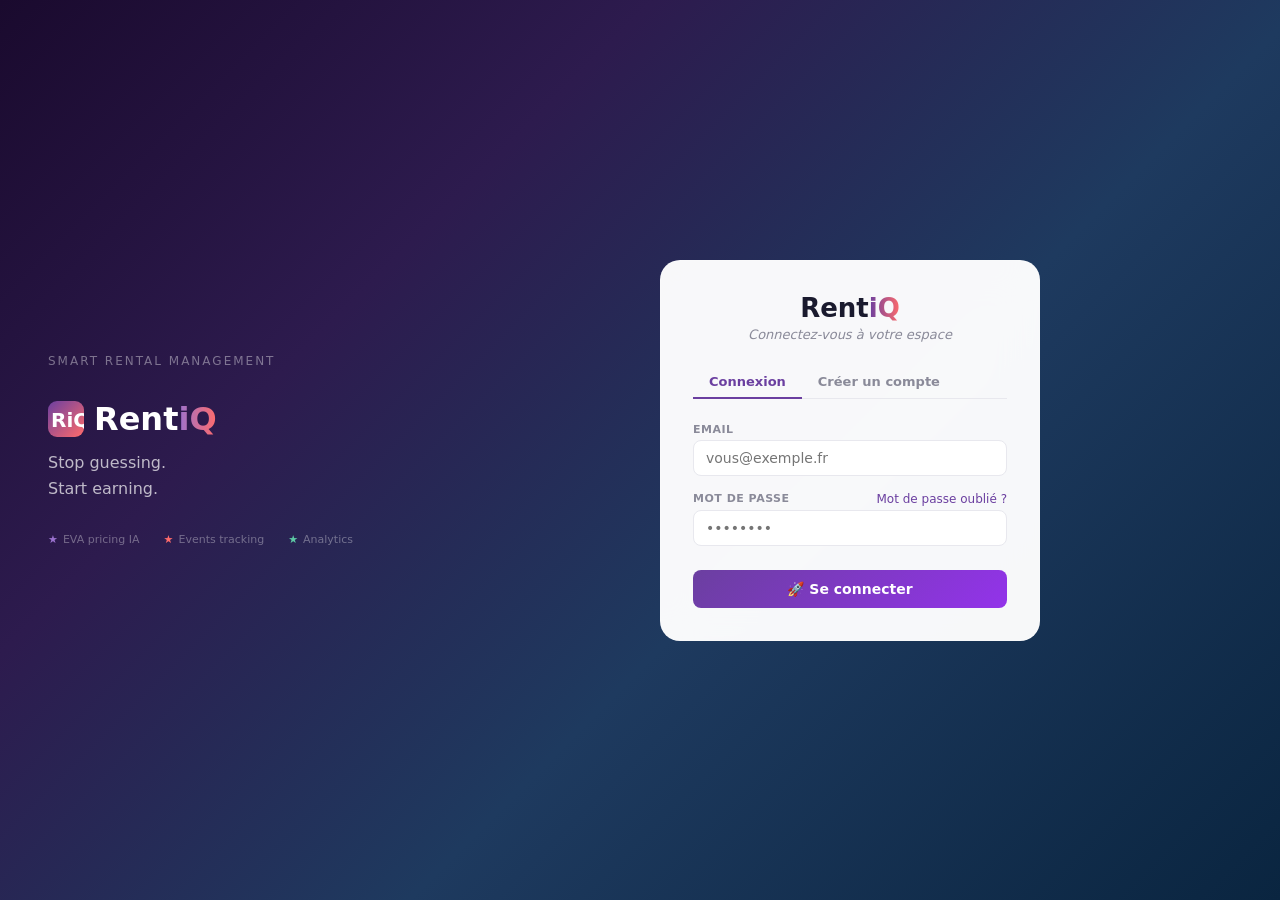
==== commit a34d7106: "Update index.html" ====
--- a/index.html
+++ b/index.html
@@ -3,7 +3,7 @@
 <head>
 <meta charset="UTF-8"/>
 <meta name="viewport" content="width=device-width, initial-scale=1.0"/>
-<title>Sublyfe</title>
+<title>RentiQ — Stop guessing. Start earning.</title>
 <style>
 *{box-sizing:border-box;margin:0;padding:0}
 body{font-family:'Inter',system-ui,sans-serif;color:#1A1A2E;background:#F5F4FF;font-size:14px}
@@ -37,9 +37,9 @@
 .brand-tagline{font-size:11px;color:#8A8A99;margin-top:3px;font-style:italic}
 .sidebar-sep{height:1px;background:#EEEEF5;margin:0 1.25rem 0.75rem}
 .nav-section-label{font-size:10px;font-weight:700;color:#B0A8C8;text-transform:uppercase;letter-spacing:1px;padding:0.75rem 1.25rem 0.35rem}
-.nav-item{display:flex;align-items:center;gap:10px;padding:9px 1rem;margin:1px 0.75rem;border-radius:10px;color:#3A3A50;cursor:pointer;font-size:13px;font-weight:500;border:none;background:none;font-family:inherit;width:calc(100% - 1.5rem);text-align:left;transition:all .12s}
-.nav-item:hover{background:#F5F4FF;color:#6B3FA0}
-.nav-item.active{background:#F0EBF9;color:#6B3FA0;font-weight:600}
+.nav-item{display:flex;align-items:center;gap:10px;padding:9px 1rem;margin:1px 0.75rem;border-radius:10px;color:rgba(255,255,255,0.5);cursor:pointer;font-size:13px;font-weight:500;border:none;background:none;font-family:inherit;width:calc(100% - 1.5rem);text-align:left;transition:all .12s}
+.nav-item:hover{background:rgba(107,63,160,0.15);color:white}
+.nav-item.active{background:rgba(107,63,160,0.25);color:white;font-weight:600}
 .nav-emoji{font-size:18px;width:24px;text-align:center;flex-shrink:0}
 .nav-badge{margin-left:auto;background:#FF6B6B;color:white;font-size:10px;padding:2px 7px;border-radius:100px;font-weight:700}
 .nav-badge-new{margin-left:auto;background:linear-gradient(135deg,#6B3FA0,#9333EA);color:white;font-size:10px;padding:2px 8px;border-radius:100px;font-weight:700}
@@ -47,9 +47,9 @@
 .sidebar-footer{margin-top:auto;padding:0.75rem 1rem;border-top:1px solid #EEEEF5}
 .user-row{display:flex;align-items:center;gap:8px}
 .user-avatar{width:32px;height:32px;border-radius:50%;background:linear-gradient(135deg,#6B3FA0,#FF6B6B);display:flex;align-items:center;justify-content:center;font-weight:700;font-size:12px;color:white;flex-shrink:0}
-.user-name{font-size:13px;font-weight:600}
-.user-plan{font-size:11px;color:#6B3FA0;font-weight:600}
-.btn-logout{margin-left:auto;background:none;border:none;cursor:pointer;color:#B0A8C8;font-size:18px}
+.user-name{font-size:13px;font-weight:600;color:white}
+.user-plan{font-size:11px;color:#9B72CF;font-weight:600}
+.btn-logout{margin-left:auto;background:none;border:none;cursor:pointer;color:rgba(255,255,255,0.3);font-size:18px}
 .main{flex:1;overflow-y:auto;background:#F5F4FF}
 .page{display:none;padding:2rem}
 .page.active{display:block}
@@ -149,14 +149,42 @@
 <body>
 
 <div id="loading">
-  <div class="loading-logo">Sub<span>lyfe</span></div>
+  <div style="display:flex;align-items:center;gap:10px;margin-bottom:1rem">
+    <svg viewBox="0 0 36 36" xmlns="http://www.w3.org/2000/svg" style="width:36px">
+      <defs><linearGradient id="lg-load" x1="0" y1="0" x2="1" y2="1"><stop offset="0%" stop-color="#6B3FA0"/><stop offset="100%" stop-color="#FF6B6B"/></linearGradient></defs>
+      <rect width="36" height="36" rx="9" fill="url(#lg-load)"/>
+      <text x="3" y="26" font-family="Inter,system-ui,sans-serif" font-size="20" font-weight="700" fill="white">RiQ</text>
+    </svg>
+    <div class="loading-logo">Rent<span>iQ</span></div>
+  </div>
   <div class="spinner"></div>
 </div>
 
-<div id="auth-screen">
-  <div class="auth-card">
-    <div class="auth-logo">Sub<span>lyfe</span></div>
-    <div class="auth-tagline">Sub. Life. Simplified.</div>
+<div id="auth-screen" style="background:linear-gradient(135deg,#1a0a2e 0%,#2d1b4e 30%,#1e3a5f 60%,#0a2540 100%);display:none;min-height:100vh;padding:0">
+  <div style="display:flex;min-height:100vh;width:100%">
+    <div style="flex:1;display:flex;flex-direction:column;justify-content:center;padding:3rem;max-width:420px">
+      <div style="font-size:12px;color:rgba(255,255,255,0.4);letter-spacing:2px;text-transform:uppercase;margin-bottom:2rem">Smart rental management</div>
+      <div style="display:flex;align-items:center;gap:10px;margin-bottom:0.75rem">
+        <svg viewBox="0 0 36 36" xmlns="http://www.w3.org/2000/svg" style="width:36px">
+          <defs><linearGradient id="lg-auth" x1="0" y1="0" x2="1" y2="1"><stop offset="0%" stop-color="#6B3FA0"/><stop offset="100%" stop-color="#FF6B6B"/></linearGradient></defs>
+          <rect width="36" height="36" rx="9" fill="url(#lg-auth)"/>
+          <text x="3" y="26" font-family="Inter,system-ui,sans-serif" font-size="20" font-weight="700" fill="white">RiQ</text>
+        </svg>
+        <div style="font-size:32px;font-weight:700;color:white">Rent<span style="background:linear-gradient(90deg,#9B72CF,#FF6B6B);-webkit-background-clip:text;-webkit-text-fill-color:transparent">iQ</span></div>
+      </div>
+      <div style="font-size:16px;color:rgba(255,255,255,0.7);line-height:1.6;margin-bottom:2rem">Stop guessing.<br>Start earning.</div>
+      <div style="display:flex;gap:1.5rem;color:rgba(255,255,255,0.35);font-size:11px">
+        <div style="display:flex;align-items:center;gap:5px"><span style="color:#9B72CF">&#9733;</span> EVA pricing IA</div>
+        <div style="display:flex;align-items:center;gap:5px"><span style="color:#FF6B6B">&#9733;</span> Events tracking</div>
+        <div style="display:flex;align-items:center;gap:5px"><span style="color:#5DCAA5">&#9733;</span> Analytics</div>
+      </div>
+    </div>
+    <div style="flex:1;display:flex;align-items:center;justify-content:center;padding:2rem">
+  <div class="auth-card" style="background:rgba(255,255,255,0.97);backdrop-filter:blur(20px);border-radius:20px;max-width:380px;border:1px solid rgba(255,255,255,0.15)">
+    <div style="text-align:center;margin-bottom:0.25rem">
+      <div class="auth-logo">Rent<span>iQ</span></div>
+    </div>
+    <div class="auth-tagline" style="text-align:center">Connectez-vous à votre espace</div>
     <div class="auth-tabs">
       <button class="auth-tab active" onclick="switchTab('login')">Connexion</button>
       <button class="auth-tab" onclick="switchTab('register')">Créer un compte</button>
@@ -183,11 +211,17 @@
     <div id="register-form" style="display:none">
       <div class="form-group"><label>Nom complet</label><input type="text" id="r-name" placeholder="Marie Martin"/></div>
       <div class="form-group"><label>Email</label><input type="email" id="r-email" placeholder="vous@exemple.fr"/></div>
-      <div class="form-group"><label>Profil</label>
-        <select id="r-type">
-          <option value="solo">🏠 Gestionnaire solo</option>
-          <option value="concierge">🏢 Conciergerie</option>
-        </select>
+      <div class="form-group"><label>Activez vos modules</label>
+        <div style="display:grid;gap:8px;margin-top:4px">
+          <label style="display:flex;align-items:center;gap:10px;padding:10px;border:1px solid #E8E8EE;border-radius:10px;cursor:pointer;font-size:13px;font-weight:400;text-transform:none;letter-spacing:0">
+            <input type="checkbox" id="r-mod-solo" checked style="width:18px;height:18px;accent-color:#6B3FA0"/>
+            <div><div style="font-weight:600">🏠 Gestion sous-location</div><div style="font-size:11px;color:#8A8A99">Gérer mes propres appartements</div></div>
+          </label>
+          <label style="display:flex;align-items:center;gap:10px;padding:10px;border:1px solid #E8E8EE;border-radius:10px;cursor:pointer;font-size:13px;font-weight:400;text-transform:none;letter-spacing:0">
+            <input type="checkbox" id="r-mod-concierge" style="width:18px;height:18px;accent-color:#6B3FA0"/>
+            <div><div style="font-weight:600">🏢 Conciergerie</div><div style="font-size:11px;color:#8A8A99">Gérer les biens de mes clients</div></div>
+          </label>
+        </div>
       </div>
       <div class="form-group"><label>Mot de passe</label><input type="password" id="r-pwd" placeholder="min. 6 caractères"/></div>
       <button class="btn-full" id="btn-register" onclick="doRegister()">✨ Créer mon compte</button>
@@ -195,33 +229,59 @@
       <div class="auth-success" id="register-success"></div>
     </div>
   </div>
+    </div>
+  </div>
 </div>
 
 <div class="app" id="app">
-  <div class="beta-banner">🚀 <strong>Beta Sublyfe</strong> — IA Pricing + Smoobu + Événements Ticketmaster</div>
+  <div class="beta-banner" style="background:linear-gradient(90deg,#1A1A2E,#2d1b4e,#1A1A2E)">🚀 <strong>Beta RentiQ</strong> — EVA Pricing + Smoobu + Événements Ticketmaster</div>
   <div class="app-body">
-    <div class="sidebar">
+    <div class="sidebar" style="background:#1A1A2E;border-right:1px solid rgba(255,255,255,0.08)">
       <div class="sidebar-brand">
-        <div class="brand-logo">Sub<span>lyfe</span></div>
-        <div class="brand-tagline">Sub. Life. Simplified.</div>
-      </div>
-      <div class="sidebar-sep"></div>
+        <div style="display:flex;align-items:center;gap:8px">
+          <svg viewBox="0 0 32 32" xmlns="http://www.w3.org/2000/svg" style="width:28px;flex-shrink:0">
+            <defs><linearGradient id="lg-side" x1="0" y1="0" x2="1" y2="1"><stop offset="0%" stop-color="#6B3FA0"/><stop offset="100%" stop-color="#FF6B6B"/></linearGradient></defs>
+            <rect width="32" height="32" rx="8" fill="url(#lg-side)"/>
+            <text x="2.5" y="23" font-family="Inter,system-ui,sans-serif" font-size="18" font-weight="700" fill="white">RiQ</text>
+          </svg>
+          <div class="brand-logo" style="color:white">Rent<span style="background:linear-gradient(90deg,#9B72CF,#FF6B6B);-webkit-background-clip:text;-webkit-text-fill-color:transparent">iQ</span></div>
+        </div>
+        <div class="brand-tagline" style="color:rgba(255,255,255,0.35);margin-left:36px">Stop guessing. Start earning.</div>
+      </div>
+      <div id="mode-switcher" style="display:none;margin:0 .75rem .5rem;background:rgba(255,255,255,0.08);border-radius:10px;padding:3px;display:flex">
+        <button id="mode-btn-solo" onclick="switchMode('solo')" style="flex:1;padding:7px 4px;border-radius:8px;border:none;font-size:12px;font-weight:600;cursor:pointer;font-family:inherit;background:rgba(107,63,160,0.5);color:white;transition:all .15s">🏠 Gestion</button>
+        <button id="mode-btn-concierge" onclick="switchMode('concierge')" style="flex:1;padding:7px 4px;border-radius:8px;border:none;font-size:12px;font-weight:600;cursor:pointer;font-family:inherit;background:transparent;color:rgba(255,255,255,0.4);transition:all .15s">🏢 Conciergerie</button>
+      </div>
+      <div class="sidebar-sep" style="background:rgba(255,255,255,0.08)"></div>
+      <div id="nav-solo">
       <div class="nav-section-label">Mon Business</div>
       <button class="nav-item active" onclick="goTo('cockpit',this)"><span class="nav-emoji">📊</span>Le Cockpit</button>
       <button class="nav-item" onclick="goTo('parc',this)"><span class="nav-emoji">🏠</span>Le Parc <span class="nav-badge" id="parc-badge">0</span></button>
       <button class="nav-item" onclick="goTo('reservations',this)"><span class="nav-emoji">📋</span>Réservations</button>
-      <button class="nav-item" onclick="goTo('pricing',this)"><span class="nav-emoji">🤖</span>IA Pricing <span class="nav-badge-new">NEW</span></button>
+      <button class="nav-item" onclick="goTo('pricing',this)"><span class="nav-emoji">🤖</span>EVA Pricing <span class="nav-badge-new">NEW</span></button>
       <button class="nav-item" onclick="goTo('events',this)"><span class="nav-emoji">🎯</span>Événements <span class="nav-badge-new" id="events-badge" style="display:none">0</span></button>
       <button class="nav-item" onclick="goTo('squad',this)"><span class="nav-emoji">👥</span>La Squad</button>
-      <div class="nav-section-label">Intégrations</div>
+      <div class="nav-section-label" style="color:rgba(255,255,255,0.25)">Intégrations</div>
       <button class="nav-item" onclick="goTo('smoobu',this)"><span class="nav-emoji">🔗</span>Smoobu <span class="smoobu-badge" id="smoobu-nav-badge" style="display:none">✓</span></button>
-      <div class="nav-section-label">Réseau Sublyfer</div>
-      <button class="nav-item" onclick="goTo('clean',this)"><span class="nav-emoji">🧹</span>Sublyfer Clean</button>
+      <div class="nav-section-label">Réseau RentiQr</div>
+      <button class="nav-item" onclick="goTo('clean',this)"><span class="nav-emoji">🧹</span>RentiQr Clean</button>
       <button class="nav-item" onclick="goTo('annuaire',this)"><span class="nav-emoji">🟡</span>L'Annuaire</button>
-      <div class="nav-section-label">Compte</div>
+      </div>
+      <div id="nav-concierge" style="display:none">
+      <div class="nav-section-label" style="color:rgba(255,255,255,0.25)">Conciergerie</div>
+      <button class="nav-item" onclick="goTo('cockpit-c',this)"><span class="nav-emoji">📊</span>Dashboard</button>
+      <button class="nav-item" onclick="goTo('proprietaires',this)"><span class="nav-emoji">👤</span>Propriétaires</button>
+      <button class="nav-item" onclick="goTo('parc-c',this)"><span class="nav-emoji">🏠</span>Parc géré</button>
+      <button class="nav-item" onclick="goTo('rapports',this)"><span class="nav-emoji">📊</span>Rapports mensuels</button>
+      <button class="nav-item" onclick="goTo('pricing',this)"><span class="nav-emoji">🤖</span>EVA Pricing</button>
+      <button class="nav-item" onclick="goTo('events',this)"><span class="nav-emoji">🎯</span>Événements</button>
+      <div class="nav-section-label" style="color:rgba(255,255,255,0.25)">Intégrations</div>
+      <button class="nav-item" onclick="goTo('smoobu',this)"><span class="nav-emoji">🔗</span>Smoobu</button>
+      </div>
+      <div class="nav-section-label" style="color:rgba(255,255,255,0.25)">Compte</div>
       <button class="nav-item" onclick="goTo('tarifs',this)"><span class="nav-emoji">💳</span>Tarifs &amp; Abonnement</button>
       <button class="nav-item" onclick="goTo('settings',this)"><span class="nav-emoji">⚙️</span>Paramètres</button>
-      <div class="sidebar-footer">
+      <div class="sidebar-footer" style="border-top:1px solid rgba(255,255,255,0.08)">
         <div class="user-row">
           <div class="user-avatar" id="s-avatar">?</div>
           <div><div class="user-name" id="s-name">…</div><div class="user-plan" id="s-plan">…</div></div>
@@ -238,7 +298,7 @@
           <div><div class="page-title">Le Cockpit 📊</div><div class="page-sub" id="cockpit-date"></div></div>
           <div class="actions">
             <button class="btn" onclick="goTo('events',document.querySelectorAll('.nav-item')[4])">🎯 Événements</button>
-            <button class="btn btn-ai" onclick="goTo('pricing',document.querySelectorAll('.nav-item')[3])">🤖 PriceBot</button>
+            <button class="btn btn-ai" onclick="goTo('pricing',document.querySelectorAll('.nav-item')[3])">🤖 EVA</button>
           </div>
         </div>
         <div id="cockpit-dash"></div>
@@ -282,7 +342,7 @@
       <!-- IA PRICING -->
       <div class="page" id="page-pricing">
         <div class="page-header">
-          <div><div class="page-title">IA Pricing 🤖</div><div class="page-sub">PriceBot analyse votre parc</div></div>
+          <div><div class="page-title">EVA Pricing 🤖</div><div class="page-sub">EVA analyse votre parc</div></div>
           <div class="actions"><button class="btn btn-ai" onclick="runGlobal()" id="btn-global">🤖 Analyse globale</button></div>
         </div>
         <div id="global-result"></div>
@@ -311,6 +371,59 @@
           <button class="btn btn-purple" onclick="openAddModal()">+ Ajouter un appartement</button>
         </div>
         <div id="events-container"></div>
+      </div>
+
+      <!-- COCKPIT CONCIERGERIE -->
+      <div class="page" id="page-cockpit-c">
+        <div class="page-header">
+          <div><div class="page-title">Dashboard Conciergerie 🏢</div><div class="page-sub" id="cockpit-c-date"></div></div>
+          <div class="actions">
+            <button class="btn btn-purple" onclick="openAddProprioModal()">+ Propriétaire</button>
+            <button class="btn btn-ai" onclick="goTo('rapports',document.querySelector('[onclick*=rapports]'))">📊 Rapports</button>
+          </div>
+        </div>
+        <div id="cockpit-c-content"></div>
+      </div>
+
+      <!-- PARC CONCIERGERIE -->
+      <div class="page" id="page-parc-c">
+        <div class="page-header">
+          <div><div class="page-title">Parc géré 🏠</div><div class="page-sub" id="parc-c-sub"></div></div>
+        </div>
+        <div id="parc-c-content"></div>
+      </div>
+
+      <!-- PROPRIETAIRES -->
+      <div class="page" id="page-proprietaires">
+        <div class="page-header">
+          <div><div class="page-title">Propriétaires 👤</div><div class="page-sub" id="proprios-sub">Gérez les portefeuilles de vos clients</div></div>
+          <div class="actions"><button class="btn btn-purple" onclick="openAddProprioModal()">+ Ajouter un propriétaire</button></div>
+        </div>
+        <div class="kpi-grid" id="proprios-kpis"></div>
+        <div id="proprios-list"></div>
+        <div id="proprios-empty" style="text-align:center;padding:3rem;display:none">
+          <div style="font-size:48px;margin-bottom:1rem">👤</div>
+          <div style="font-weight:600;font-size:16px;margin-bottom:6px">Aucun propriétaire</div>
+          <div style="font-size:13px;color:#8A8A99;margin-bottom:1.25rem">Ajoutez vos premiers clients propriétaires</div>
+          <button class="btn btn-purple" onclick="openAddProprioModal()">+ Ajouter un propriétaire</button>
+        </div>
+      </div>
+
+      <!-- RAPPORTS -->
+      <div class="page" id="page-rapports">
+        <div class="page-header">
+          <div><div class="page-title">Rapports mensuels 📊</div><div class="page-sub">Générez les rapports pour vos propriétaires</div></div>
+          <div class="actions">
+            <select id="rapport-mois" style="padding:8px 12px;border-radius:8px;border:1px solid #E8E8EE;font-size:13px;font-family:inherit" onchange="renderRapports()"></select>
+            <button class="btn btn-purple" onclick="genererRapports()">📊 Générer les rapports</button>
+          </div>
+        </div>
+        <div id="rapports-list"></div>
+        <div id="rapports-empty" style="text-align:center;padding:3rem;display:none">
+          <div style="font-size:48px;margin-bottom:1rem">📊</div>
+          <div style="font-weight:600;font-size:16px;margin-bottom:6px">Aucun rapport</div>
+          <div style="font-size:13px;color:#8A8A99;margin-bottom:1.25rem">Ajoutez des propriétaires et des réservations puis générez les rapports</div>
+        </div>
       </div>
 
       <!-- SQUAD -->
@@ -376,10 +489,10 @@
 
       <!-- CLEAN -->
       <div class="page" id="page-clean">
-        <div class="page-header"><div><div class="page-title">Sublyfer Clean 🧹</div></div></div>
+        <div class="page-header"><div><div class="page-title">RentiQr Clean 🧹</div></div></div>
         <div class="card" style="text-align:center;padding:3rem">
           <div style="font-size:48px;margin-bottom:1rem">🧹</div>
-          <div style="font-size:18px;font-weight:700;margin-bottom:8px">Réseau Sublyfer Clean</div>
+          <div style="font-size:18px;font-weight:700;margin-bottom:8px">Réseau RentiQr Clean</div>
           <button class="btn btn-purple">Bientôt disponible</button>
         </div>
       </div>
@@ -402,7 +515,7 @@
           <div class="card" style="text-align:center;padding:3rem;border-color:#5DCAA5;background:#ECFDF5">
             <div style="font-size:48px;margin-bottom:1rem">🎉</div>
             <div style="font-size:20px;font-weight:700;margin-bottom:8px;color:#059669">Paiement réussi !</div>
-            <div style="font-size:13px;color:#8A8A99;margin-bottom:1.5rem">Votre abonnement est actif. Bienvenue dans Sublyfe Pro !</div>
+            <div style="font-size:13px;color:#8A8A99;margin-bottom:1.5rem">Votre abonnement est actif. Bienvenue dans RentiQ Pro !</div>
             <button class="btn btn-purple" onclick="goTo('cockpit',document.querySelectorAll('.nav-item')[0])">Aller au Cockpit →</button>
           </div>
         </div>
@@ -414,11 +527,14 @@
           <div class="settings-section-title">Mon compte</div>
           <div class="setting-row"><div><div class="setting-label">Nom</div></div><input type="text" id="set-name" style="width:180px;padding:6px 10px;border-radius:8px;border:1px solid #E8E8EE;font-size:13px;font-family:inherit"/></div>
           <div class="setting-row"><div><div class="setting-label">Email</div></div><span id="set-email" style="font-size:13px;color:#8A8A99"></span></div>
-          <div style="margin-top:1rem" class="settings-section-title">IA Pricing</div>
-          <div class="setting-row"><div><div class="setting-label">Mode automatique</div><div class="setting-desc">PriceBot ajuste sans confirmation</div></div><button class="toggle on" onclick="this.classList.toggle('on');this.classList.toggle('off')"></button></div>
+          <div style="margin-top:1rem" class="settings-section-title">Modules actifs</div>
+          <div class="setting-row"><div><div class="setting-label">🏠 Gestion sous-location</div><div class="setting-desc">Gérer vos propres appartements</div></div><button class="toggle" id="toggle-mod-solo" onclick="toggleModule('solo')"></button></div>
+          <div class="setting-row"><div><div class="setting-label">🏢 Conciergerie</div><div class="setting-desc">Gérer les biens de vos clients</div></div><button class="toggle" id="toggle-mod-concierge" onclick="toggleModule('concierge')"></button></div>
+          <div style="margin-top:1rem" class="settings-section-title">EVA Pricing</div>
+          <div class="setting-row"><div><div class="setting-label">Mode automatique</div><div class="setting-desc">EVA ajuste sans confirmation</div></div><button class="toggle on" onclick="this.classList.toggle('on');this.classList.toggle('off')"></button></div>
           <div class="setting-row"><div><div class="setting-label">Alertes événements</div><div class="setting-desc">Notifier lors d'un événement détecté</div></div><button class="toggle on" onclick="this.classList.toggle('on');this.classList.toggle('off')"></button></div>
           <div style="margin-top:1rem" class="settings-section-title">Abonnement</div>
-          <div class="setting-row"><div><div class="setting-label" id="set-plan">Plan Starter</div><div class="setting-desc">Appartements illimités · PriceBot · Smoobu · Événements</div></div><button class="btn btn-purple btn-sm">Upgrader →</button></div>
+          <div class="setting-row"><div><div class="setting-label" id="set-plan">Plan Starter</div><div class="setting-desc">Appartements illimités · EVA · Smoobu · Événements</div></div><button class="btn btn-purple btn-sm">Upgrader →</button></div>
           <button class="btn btn-purple" onclick="saveProfile()" style="margin-top:1rem">✓ Sauvegarder</button>
         </div>
       </div>
@@ -472,14 +588,14 @@
 <div id="onboarding-overlay" style="display:none;position:fixed;inset:0;background:rgba(26,26,46,0.6);z-index:200;align-items:center;justify-content:center;padding:1rem">
   <div style="background:white;border-radius:20px;padding:2rem;width:100%;max-width:480px;border:1px solid #EEEEF5">
     <div style="text-align:center;margin-bottom:1.5rem">
-      <div class="brand-logo" style="font-size:24px;font-weight:700;justify-content:center;display:flex">Sub<span style="background:linear-gradient(90deg,#6B3FA0,#FF6B6B);-webkit-background-clip:text;-webkit-text-fill-color:transparent">lyfe</span></div>
-      <div style="font-size:11px;color:#8A8A99;font-style:italic">Sub. Life. Simplified.</div>
+      <div class="brand-logo" style="font-size:24px;font-weight:700;justify-content:center;display:flex">Rent<span style="background:linear-gradient(90deg,#6B3FA0,#FF6B6B);-webkit-background-clip:text;-webkit-text-fill-color:transparent">iQ</span></div>
+      <div style="font-size:11px;color:#8A8A99;font-style:italic">Stop guessing. Start earning.</div>
     </div>
     <!-- Step 1 -->
     <div id="onb-step-1">
       <div style="text-align:center;margin-bottom:1.5rem">
         <div style="font-size:48px;margin-bottom:.75rem">🏠</div>
-        <div style="font-size:20px;font-weight:700;margin-bottom:6px">Bienvenue sur Sublyfe !</div>
+        <div style="font-size:20px;font-weight:700;margin-bottom:6px">Bienvenue sur RentiQ !</div>
         <div style="font-size:13px;color:#8A8A99;line-height:1.6">On va configurer votre compte en 3 étapes rapides pour que vous puissiez gérer vos appartements comme un pro.</div>
       </div>
       <div style="display:grid;gap:10px;margin-bottom:1.5rem">
@@ -493,7 +609,7 @@
         </div>
         <div style="display:flex;align-items:center;gap:12px;padding:.75rem;background:#F5F4FF;border-radius:10px">
           <div style="width:32px;height:32px;background:#6B3FA0;border-radius:8px;display:flex;align-items:center;justify-content:center;color:white;font-weight:700;flex-shrink:0">3</div>
-          <div><div style="font-size:13px;font-weight:600">Activez PriceBot</div><div style="font-size:12px;color:#8A8A99">L'IA optimise vos prix automatiquement</div></div>
+          <div><div style="font-size:13px;font-weight:600">Activez EVA</div><div style="font-size:12px;color:#8A8A99">L'IA optimise vos prix automatiquement</div></div>
         </div>
       </div>
       <button class="btn-full" onclick="onbNext(2)">C'est parti ! →</button>
@@ -507,7 +623,7 @@
       <div style="text-align:center;margin-bottom:1.25rem">
         <div style="font-size:32px;margin-bottom:.5rem">🏠</div>
         <div style="font-size:18px;font-weight:700;margin-bottom:4px">Votre premier appartement</div>
-        <div style="font-size:13px;color:#8A8A99">Ces infos permettent à PriceBot de calculer votre plancher de rentabilité</div>
+        <div style="font-size:13px;color:#8A8A99">Ces infos permettent à EVA de calculer votre plancher de rentabilité</div>
       </div>
       <div class="form-group"><label>Nom de l'appartement</label><input type="text" id="onb-name" placeholder="Studio Bastille"/></div>
       <div class="form-group"><label>Ville ★</label><input type="text" id="onb-city" placeholder="Paris, Lyon, Bordeaux…"/></div>
@@ -545,14 +661,32 @@
     </div>
   </div>
 </div>
+<!-- MODAL PROPRIETAIRE -->
+<div class="modal-overlay" id="modal-proprio">
+  <div class="modal">
+    <div class="modal-head"><div class="modal-title" id="modal-proprio-title">Ajouter un propriétaire</div><button class="modal-close" onclick="closeProprioModal()">✕</button></div>
+    <div class="form-group"><label>Nom complet ★</label><input type="text" id="mp-name" placeholder="Jean Dupont"/></div>
+    <div class="form-group"><label>Email</label><input type="email" id="mp-email" placeholder="jean@exemple.fr"/></div>
+    <div class="form-group"><label>Téléphone</label><input type="text" id="mp-phone" placeholder="06 12 34 56 78"/></div>
+    <div class="form-group"><label>Commission (%)</label><input type="number" id="mp-commission" placeholder="20" value="20"/></div>
+    <div class="form-group"><label>IBAN (pour les versements)</label><input type="text" id="mp-iban" placeholder="FR76 1234…"/></div>
+    <div class="form-group"><label>Notes</label><input type="text" id="mp-notes" placeholder="Contrat signé le…"/></div>
+    <div style="display:flex;gap:8px;margin-top:1.25rem">
+      <button class="btn" onclick="closeProprioModal()" style="flex:1">Annuler</button>
+      <button class="btn btn-purple" onclick="saveProprietaire()" id="btn-save-proprio" style="flex:2">✓ Enregistrer</button>
+    </div>
+    <div class="auth-error" id="modal-proprio-error"></div>
+  </div>
+</div>
+
 <div class="toast" id="toast"></div>
 
 <script>
 const SB_URL='https://gtffekgqglpxjjligffi.supabase.co';
 const SB_KEY='eyJhbGciOiJIUzI1NiIsInR5cCI6IkpXVCJ9.eyJpc3MiOiJzdXBhYmFzZSIsInJlZiI6Imd0ZmZla2dxZ2xweGpqbGlnZmZpIiwicm9sZSI6ImFub24iLCJpYXQiOjE3ODAyNjUxODMsImV4cCI6MjA5NTg0MTE4M30.8SHvalTRdUD4dXjcKP8s13yXhtg3NDrjQCBXDlu-jyE';
-const SMOOBU_FN='/.netlify/functions/smoobu';
-const EVENTS_FN='/.netlify/functions/events';
-const STRIPE_FN='/.netlify/functions/stripe';
+const SMOOBU_FN='/api/smoobu';
+const EVENTS_FN='/api/events';
+const STRIPE_FN='/api/stripe';
 let currentUser=null,currentProfile=null,apparts=[],reservations=[],editId=null,smoobuKey=null,eventsCache={};
 
 const sbFetch=(path,opts={})=>fetch(`${SB_URL}/rest/v1/${path}`,{headers:{'apikey':SB_KEY,'Authorization':`Bearer ${currentUser?.access_token||SB_KEY}`,'Content-Type':'application/json','Prefer':'return=representation',...(opts.headers||{})},method:opts.method||'GET',body:opts.body});
@@ -592,12 +726,16 @@
 }
 
 async function doRegister(){
-  const name=document.getElementById('r-name').value.trim();const email=document.getElementById('r-email').value.trim();const pwd=document.getElementById('r-pwd').value;const type=document.getElementById('r-type').value;
+  const name=document.getElementById('r-name').value.trim();const email=document.getElementById('r-email').value.trim();const pwd=document.getElementById('r-pwd').value;
+  const hasSolo=document.getElementById('r-mod-solo').checked;
+  const hasConcierge=document.getElementById('r-mod-concierge').checked;
+  const modules=[];if(hasSolo)modules.push('solo');if(hasConcierge)modules.push('concierge');
+  const type=hasConcierge?'concierge':'solo';
   if(!name||!email||!pwd){showErr('register-error','Remplissez tous les champs');return}
   if(pwd.length<6){showErr('register-error','6 caractères minimum');return}
   const btn=document.getElementById('btn-register');btn.disabled=true;btn.textContent='Création…';
   try{
-    const res=await authFetch('signup',{email,password:pwd,data:{name,type}});
+    const res=await authFetch('signup',{email,password:pwd,data:{name,type,modules:modules.join(',')}});
     const data=await res.json();
     if(data.error){showErr('register-error',data.error);btn.disabled=false;btn.textContent='✨ Créer mon compte';return}
     showOk('register-success','✓ Compte créé ! Connectez-vous.');
@@ -633,6 +771,9 @@
     if(apparts.length)loadEvents(false);
     renderTarifs();
     checkPaymentReturn();
+    await loadProprietaires();
+    applyModules();
+    if(userModules.includes('concierge')){renderProprietaires();initRapportMois();renderRapports();renderCockpitConcierge();renderParcConcierge();}
     checkOnboarding();
   }catch(e){document.getElementById('loading').style.display='none';document.getElementById('auth-screen').style.display='flex';}
 }
@@ -675,8 +816,8 @@
   apts.forEach(a=>{
     const fl=floor(a);const city=a.city||extractCity(a.zone,null)||'';
     const cityEvs=eventsCache[city]||[];const hotEvs=cityEvs.filter(e=>e.hot);
-    if(!a.booked)alerts.push({type:'urgent',icon:'ti-moon',title:`${a.name} — libre ce soir`,desc:`Prix ${a.price||0}€ vs concurrent ${a.comp||0}€. Baissez pour remplir ou activez PriceBot.`,action:'Ajuster'});
-    if(hotEvs.length>0)alerts.push({type:'warning',icon:'ti-sparkles',title:`Événement détecté — ${a.name} (${city})`,desc:`${hotEvs[0].name} · PriceBot suggère ${a.ai_rec||Math.round((a.price||0)*1.08)}€ (+${(a.ai_rec||Math.round((a.price||0)*1.08))-(a.price||0)}€).`,action:'Appliquer'});
+    if(!a.booked)alerts.push({type:'urgent',icon:'ti-moon',title:`${a.name} — libre ce soir`,desc:`Prix ${a.price||0}€ vs concurrent ${a.comp||0}€. Baissez pour remplir ou activez EVA.`,action:'Ajuster'});
+    if(hotEvs.length>0)alerts.push({type:'warning',icon:'ti-sparkles',title:`Événement détecté — ${a.name} (${city})`,desc:`${hotEvs[0].name} · EVA suggère ${a.ai_rec||Math.round((a.price||0)*1.08)}€ (+${(a.ai_rec||Math.round((a.price||0)*1.08))-(a.price||0)}€).`,action:'Appliquer'});
     if((a.price||0)<fl)alerts.push({type:'urgent',icon:'ti-alert-triangle',title:`Prix sous plancher — ${a.name}`,desc:`${a.price||0}€/nuit < plancher ${fl}€. Perte sur chaque nuit vendue.`,action:'Corriger'});
   });
   return alerts.slice(0,5);
@@ -800,13 +941,13 @@
     h+=`</div>`;
   }
 
-  // PriceBot brief
+  // EVA — brief
   const hotAlerts=genAlerts(apts).filter(a=>a.type==='urgent');
   if(hotAlerts.length){
     h+=`<div style="background:#F5F0FF;border:0.5px solid #C4B5FD;border-radius:12px;padding:1rem">
       <div style="display:flex;align-items:center;gap:8px;margin-bottom:.75rem;font-size:13px;font-weight:500;color:#6B3FA0">
         <div style="width:7px;height:7px;border-radius:50%;background:#6B3FA0;animation:pulse 1.5s infinite"></div>
-        PriceBot — actions immédiates
+        EVA — actions immédiates
       </div>
       <div style="font-size:13px;color:#3A3A50;line-height:1.65">`;
     hotAlerts.slice(0,3).forEach((a,i)=>{
@@ -866,7 +1007,7 @@
 
 function renderPricingTable(){
   if(!apparts.length){document.getElementById('pricing-table').innerHTML=`<tr><td colspan="6" style="text-align:center;padding:2rem;color:#8A8A99">Ajoutez des appartements.</td></tr>`;return}
-  document.getElementById('pricing-table').innerHTML=`<thead><tr><th>Appartement</th><th>Prix actuel</th><th>Reco PriceBot</th><th>Événements</th><th>Mode</th><th>Actions</th></tr></thead><tbody>`+
+  document.getElementById('pricing-table').innerHTML=`<thead><tr><th>Appartement</th><th>Prix actuel</th><th>Reco EVA</th><th>Événements</th><th>Mode</th><th>Actions</th></tr></thead><tbody>`+
   apparts.map(a=>{
     const rec=a.ai_rec||Math.round((a.price||0)*1.08);const diff=rec-(a.price||0);
     const city=a.city||extractCity(a.zone,null)||'';
@@ -1043,6 +1184,10 @@
   document.getElementById('page-'+page).classList.add('active');
   if(btn)btn.classList.add('active');
   if(page==='events'&&apparts.length&&!Object.keys(eventsCache).length)loadEvents(false);
+  if(page==='cockpit-c')renderCockpitConcierge();
+  if(page==='parc-c')renderParcConcierge();
+  if(page==='proprietaires')renderProprietaires();
+  if(page==='rapports'){initRapportMois();renderRapports();}
 }
 
 function openAddModal(){editId=null;['m-name','m-city','m-zone','m-rent','m-clean','m-price','m-comp'].forEach(id=>document.getElementById(id).value='');document.getElementById('m-emoji').value='🏠';document.getElementById('modal-error').style.display='none';document.getElementById('modal').classList.add('open');}
@@ -1087,14 +1232,14 @@
 async function runGlobal(){
   const btn=document.getElementById('btn-global');const zone=document.getElementById('global-result');
   btn.disabled=true;btn.textContent='⏳…';
-  zone.innerHTML=`<div class="ai-bubble" style="margin-bottom:1rem"><div class="ai-bubble-head"><div class="ai-dot"></div> PriceBot analyse…</div><div class="ai-bubble-text"><div class="typing"><span></span><span></span><span></span></div></div></div>`;
+  zone.innerHTML=`<div class="ai-bubble" style="margin-bottom:1rem"><div class="ai-bubble-head"><div class="ai-dot"></div> EVA analyse…</div><div class="ai-bubble-text"><div class="typing"><span></span><span></span><span></span></div></div></div>`;
   if(!apparts.length){zone.innerHTML=`<div class="ai-bubble" style="margin-bottom:1rem"><div class="ai-bubble-head">🤖</div><div class="ai-bubble-text">Ajoutez des appartements d'abord.</div></div>`;btn.disabled=false;btn.innerHTML='🤖 Analyse globale';return;}
   const evCtx=Object.entries(eventsCache).map(([city,evs])=>{const hot=evs.filter(e=>e.hot);return hot.length?`${city}: ${hot.map(e=>e.name+' (+'+e.boost+'%)').join(', ')}`:null;}).filter(Boolean).join(' | ');
   const ctx=apparts.map(a=>`${a.name} (${a.city||a.zone||'?'}): prix=${a.price}€, plancher=${floor(a)}€, ${a.booked?'loué':'libre'}`).join('\n');
   try{
-    const res=await fetch("https://api.anthropic.com/v1/messages",{method:"POST",headers:{"Content-Type":"application/json"},body:JSON.stringify({model:"claude-sonnet-4-20250514",max_tokens:600,system:"Tu es PriceBot, IA pricing Sublyfe France. Analyses précises, chiffrées, actionnables. Français, emojis, 5-6 phrases.",messages:[{role:"user",content:`Parc:\n${ctx}\n${evCtx?'Événements chauds: '+evCtx:''}\nBriefing et recommandations ?`}]})});
+    const res=await fetch("https://api.anthropic.com/v1/messages",{method:"POST",headers:{"Content-Type":"application/json"},body:JSON.stringify({model:"claude-sonnet-4-20250514",max_tokens:600,system:"Tu es EVA, IA pricing RentiQ France. Analyses précises, chiffrées, actionnables. Français, emojis, 5-6 phrases.",messages:[{role:"user",content:`Parc:\n${ctx}\n${evCtx?'Événements chauds: '+evCtx:''}\nBriefing et recommandations ?`}]})});
     const data=await res.json();const text=data.content?.find(b=>b.type==='text')?.text||"Indisponible.";
-    zone.innerHTML=`<div class="ai-bubble" style="margin-bottom:1rem"><div class="ai-bubble-head">🤖 PriceBot — Analyse globale</div><div class="ai-bubble-text">${text.replace(/\n/g,'<br/>')}</div></div>`;
+    zone.innerHTML=`<div class="ai-bubble" style="margin-bottom:1rem"><div class="ai-bubble-head">🤖 EVA — Analyse globale</div><div class="ai-bubble-text">${text.replace(/\n/g,'<br/>')}</div></div>`;
   }catch(e){zone.innerHTML=`<div class="ai-bubble" style="margin-bottom:1rem"><div class="ai-bubble-head">⚠️</div><div class="ai-bubble-text">IA indisponible.</div></div>`;}
   btn.disabled=false;btn.innerHTML='🤖 Analyse globale';
 }
@@ -1107,7 +1252,7 @@
   const cityEvents=eventsCache[city]||[];const hotEvs=cityEvents.filter(e=>e.hot);
   const evCtx=hotEvs.length?` Événements chauds à ${city}: ${hotEvs.slice(0,3).map(e=>e.name+' le '+e.date_label+' (+'+e.boost+'%)').join(', ')}.`:'';
   try{
-    const res=await fetch("https://api.anthropic.com/v1/messages",{method:"POST",headers:{"Content-Type":"application/json"},body:JSON.stringify({model:"claude-sonnet-4-20250514",max_tokens:400,system:"PriceBot Sublyfe. 3-4 phrases, chiffres, emojis.",messages:[{role:"user",content:`${a.name} (${city}): prix=${a.price}€, reco=${a.ai_rec||Math.round(a.price*1.08)}€, plancher=${floor(a)}€, ${a.booked?'loué':'libre'}.${evCtx} Prix optimal ce soir ?`}]})});
+    const res=await fetch("https://api.anthropic.com/v1/messages",{method:"POST",headers:{"Content-Type":"application/json"},body:JSON.stringify({model:"claude-sonnet-4-20250514",max_tokens:400,system:"EVA, l'IA de RentiQ. 3-4 phrases, chiffres, emojis.",messages:[{role:"user",content:`${a.name} (${city}): prix=${a.price}€, reco=${a.ai_rec||Math.round(a.price*1.08)}€, plancher=${floor(a)}€, ${a.booked?'loué':'libre'}.${evCtx} Prix optimal ce soir ?`}]})});
     const data=await res.json();const text=data.content?.find(b=>b.type==='text')?.text||"Indisponible.";
     document.getElementById('ai-bubble-'+id).innerHTML=`<div class="ai-bubble"><div class="ai-bubble-head">🤖 ${a.name}</div><div class="ai-bubble-text">${text.replace(/\n/g,'<br/>')}</div></div>`;
   }catch(e){document.getElementById('ai-bubble-'+id).innerHTML=`<div class="ai-bubble"><div class="ai-bubble-head">⚠️</div><div class="ai-bubble-text">Indisponible.</div></div>`;}
@@ -1152,7 +1297,7 @@
   document.getElementById('onboarding-overlay').style.display='none';
   renderAll();
   goTo('cockpit',document.querySelectorAll('.nav-item')[0]);
-  showToast('✓ Compte configuré ! Bienvenue sur Sublyfe 🎉');
+  showToast('✓ Compte configuré ! Bienvenue sur RentiQ 🎉');
 }
 
 // MOT DE PASSE OUBLIÉ
@@ -1174,6 +1319,497 @@
     else{showErr('forgot-error','Email introuvable');}
   }catch(e){showErr('forgot-error','Erreur réseau');}
   btn.disabled=false;btn.textContent='📧 Envoyer le lien';
+}
+
+
+// MODULES
+let userModules=['solo'];
+let currentMode='solo';
+let proprietaires=[];
+let rapportsData=[];
+let editProprioId=null;
+
+function getModules(){
+  const mods=currentProfile?.modules||currentProfile?.type||'solo';
+  if(typeof mods==='string'){
+    if(mods.includes(','))return mods.split(',');
+    return [mods];
+  }
+  if(Array.isArray(mods))return mods;
+  return['solo'];
+}
+
+function applyModules(){
+  userModules=getModules();
+  // Show switcher only if both modules active
+  const switcher=document.getElementById('mode-switcher');
+  const hasBoth=userModules.includes('solo')&&userModules.includes('concierge');
+  if(switcher)switcher.style.display=hasBoth?'flex':'none';
+  // If only concierge, auto switch
+  if(userModules.includes('concierge')&&!userModules.includes('solo'))switchMode('concierge');
+  else if(!userModules.includes('concierge')&&userModules.includes('solo'))switchMode('solo');
+  // Update settings toggles
+  const tSolo=document.getElementById('toggle-mod-solo');
+  const tConc=document.getElementById('toggle-mod-concierge');
+  if(tSolo){tSolo.className='toggle '+(userModules.includes('solo')?'on':'off');}
+  if(tConc){tConc.className='toggle '+(userModules.includes('concierge')?'on':'off');}
+}
+
+function switchMode(mode){
+  currentMode=mode;
+  const navSolo=document.getElementById('nav-solo');
+  const navConc=document.getElementById('nav-concierge');
+  const btnSolo=document.getElementById('mode-btn-solo');
+  const btnConc=document.getElementById('mode-btn-concierge');
+  if(mode==='solo'){
+    if(navSolo)navSolo.style.display='block';
+    if(navConc)navConc.style.display='none';
+    if(btnSolo){btnSolo.style.background='rgba(107,63,160,0.5)';btnSolo.style.color='white';}
+    if(btnConc){btnConc.style.background='transparent';btnConc.style.color='rgba(255,255,255,0.4)';}
+    goTo('cockpit',document.querySelector('#nav-solo .nav-item'));
+  } else {
+    if(navSolo)navSolo.style.display='none';
+    if(navConc)navConc.style.display='block';
+    if(btnConc){btnConc.style.background='rgba(107,63,160,0.5)';btnConc.style.color='white';}
+    if(btnSolo){btnSolo.style.background='transparent';btnSolo.style.color='rgba(255,255,255,0.4)';}
+    goTo('cockpit-c',document.querySelector('#nav-concierge .nav-item'));
+    renderCockpitConcierge();
+    renderParcConcierge();
+  }
+}
+
+function renderCockpitConcierge(){
+  const el=document.getElementById('cockpit-c-content');if(!el)return;
+  document.getElementById('cockpit-c-date').textContent=new Date().toLocaleDateString('fr-FR',{weekday:'long',year:'numeric',month:'long',day:'numeric'});
+  const totalAppts=apparts.filter(a=>a.proprietaire_id).length;
+  const mois=new Date().toISOString().slice(0,7);
+  const monthRes=reservations.filter(r=>r.date_from&&r.date_from.startsWith(mois));
+  const totalRev=monthRes.reduce((s,r)=>s+(r.price_total||0),0);
+  const totalComm=proprietaires.reduce((s,p)=>{
+    const pAppts=apparts.filter(a=>a.proprietaire_id===p.id);
+    const pRes=monthRes.filter(r=>pAppts.some(a=>a.id===r.appartement_id));
+    return s+Math.round(pRes.reduce((s2,r)=>s2+(r.price_total||0),0)*(p.commission||20)/100);
+  },0);
+  const hotEvents=Object.values(eventsCache).flat().filter(e=>e.hot).length;
+
+  let h='';
+
+  // KPIs
+  h+=`<div style="display:grid;grid-template-columns:repeat(auto-fit,minmax(120px,1fr));gap:10px;margin-bottom:1.25rem">
+    <div class="kpi"><div class="kpi-label">Propriétaires</div><div class="kpi-value" style="color:#6B3FA0">${proprietaires.length}</div><div class="kpi-delta" style="color:#6B3FA0">clients actifs</div></div>
+    <div class="kpi"><div class="kpi-label">Apparts gérés</div><div class="kpi-value">${totalAppts}</div><div class="kpi-delta" style="color:#059669">en gestion</div></div>
+    <div class="kpi"><div class="kpi-label">Revenus mois</div><div class="kpi-value">${totalRev}€</div><div class="kpi-delta" style="color:#059669">brut total</div></div>
+    <div class="kpi"><div class="kpi-label">Mes commissions</div><div class="kpi-value" style="color:#BA7517">${totalComm}€</div><div class="kpi-delta" style="color:#BA7517">ce mois</div></div>
+    ${hotEvents>0?`<div class="kpi" style="border-color:#FCD34D;background:#FFFBEB"><div class="kpi-label">Événements</div><div class="kpi-value" style="color:#BA7517">${hotEvents}</div><div class="kpi-delta" style="color:#BA7517">\ud83d\udd25 boost dispo</div></div>`:''}
+  </div>`;
+
+  // Alertes conciergerie
+  h+=`<div style="font-size:11px;font-weight:500;color:#8A8A99;text-transform:uppercase;letter-spacing:.8px;margin-bottom:.5rem">Actions prioritaires</div>`;
+  let alerts=[];
+  proprietaires.forEach(p=>{
+    const pAppts=apparts.filter(a=>a.proprietaire_id===p.id);
+    if(!pAppts.length)alerts.push({type:'warning',text:`${p.name} — aucun appartement assigné`,action:'Assigner',onclick:`openAssignApparts('${p.id}')`});
+    pAppts.forEach(a=>{
+      if(!a.booked)alerts.push({type:'urgent',text:`${a.name} (${p.name}) — libre ce soir`,action:'Voir le parc',onclick:"goTo('parc-c')"});
+    });
+    const pRes=monthRes.filter(r=>pAppts.some(a=>a.id===r.appartement_id));
+    if(pAppts.length>0&&pRes.length===0)alerts.push({type:'warning',text:`${p.name} — 0 réservations ce mois`,action:'Analyser',onclick:"goTo('rapports')"});
+  });
+  if(!alerts.length)alerts.push({type:'success',text:'Tout est en ordre ! Aucune action urgente.',action:''});
+
+  alerts.slice(0,5).forEach(a=>{
+    const col=a.type==='urgent'?'#993C1D':a.type==='warning'?'#854F0B':'#0F6E56';
+    const bg=a.type==='urgent'?'#FAECE7':a.type==='warning'?'#FAEEDA':'#E1F5EE';
+    const brd=a.type==='urgent'?'#D85A30':a.type==='warning'?'#BA7517':'#1D9E75';
+    h+=`<div style="display:flex;align-items:center;gap:10px;padding:.75rem 1rem;border-radius:10px;border:0.5px solid #EEEEF5;border-left:3px solid ${brd};background:white;margin-bottom:6px">
+      <div style="flex:1;font-size:13px;color:${col};font-weight:500">${a.text}</div>
+      ${a.action?`<button onclick="${a.onclick}" class="btn btn-sm" style="background:${bg};border-color:${brd};color:${col}">${a.action}</button>`:''}
+    </div>`;
+  });
+
+  // Liste propriétaires avec mini-rapports
+  h+=`<div style="font-size:11px;font-weight:500;color:#8A8A99;text-transform:uppercase;letter-spacing:.8px;margin-bottom:.5rem;margin-top:1.25rem">Vos propriétaires</div>`;
+  if(!proprietaires.length){
+    h+=`<div style="text-align:center;padding:2rem;background:white;border-radius:12px;border:0.5px solid #EEEEF5">
+      <div style="font-size:32px;margin-bottom:8px">👤</div>
+      <div style="font-weight:500;margin-bottom:8px">Aucun propriétaire</div>
+      <button class="btn btn-purple btn-sm" onclick="openAddProprioModal()">+ Ajouter un propriétaire</button>
+    </div>`;
+  } else {
+    h+=`<div style="display:grid;grid-template-columns:repeat(auto-fill,minmax(260px,1fr));gap:10px">`;
+    proprietaires.forEach(p=>{
+      const pAppts=apparts.filter(a=>a.proprietaire_id===p.id);
+      const pRes=monthRes.filter(r=>pAppts.some(a=>a.id===r.appartement_id));
+      const rev=pRes.reduce((s,r)=>s+(r.price_total||0),0);
+      const comm=Math.round(rev*(p.commission||20)/100);
+      const net=rev-comm;
+      const freeApts=pAppts.filter(a=>!a.booked).length;
+      h+=`<div style="background:white;border-radius:12px;border:0.5px solid #EEEEF5;padding:1rem;position:relative;overflow:hidden">
+        <div style="position:absolute;top:0;left:0;right:0;height:3px;background:${freeApts>0?'#D85A30':'#1D9E75'}"></div>
+        <div style="display:flex;align-items:center;gap:10px;margin-bottom:10px">
+          <div style="width:36px;height:36px;border-radius:10px;background:linear-gradient(135deg,#6B3FA0,#FF6B6B);display:flex;align-items:center;justify-content:center;font-weight:700;font-size:14px;color:white;flex-shrink:0">${(p.name||'?').charAt(0).toUpperCase()}</div>
+          <div>
+            <div style="font-size:14px;font-weight:700">${p.name}</div>
+            <div style="font-size:11px;color:#8A8A99">${pAppts.length} appart${pAppts.length>1?'s':''} · ${p.commission||20}% comm.</div>
+          </div>
+        </div>
+        <div style="display:grid;grid-template-columns:repeat(3,1fr);gap:6px;margin-bottom:8px">
+          <div style="background:#F5F4FF;border-radius:8px;padding:6px;text-align:center">
+            <div style="font-size:16px;font-weight:700">${rev}€</div>
+            <div style="font-size:10px;color:#8A8A99">Brut</div>
+          </div>
+          <div style="background:#FAEEDA;border-radius:8px;padding:6px;text-align:center">
+            <div style="font-size:16px;font-weight:700;color:#BA7517">${comm}€</div>
+            <div style="font-size:10px;color:#8A8A99">Comm.</div>
+          </div>
+          <div style="background:#E1F5EE;border-radius:8px;padding:6px;text-align:center">
+            <div style="font-size:16px;font-weight:700;color:#059669">${net}€</div>
+            <div style="font-size:10px;color:#8A8A99">Net</div>
+          </div>
+        </div>
+        ${freeApts>0?`<div style="font-size:11px;padding:4px 8px;border-radius:6px;background:#FAECE7;color:#993C1D">${freeApts} appart${freeApts>1?'s':''} libre${freeApts>1?'s':''} ce soir</div>`:`<div style="font-size:11px;padding:4px 8px;border-radius:6px;background:#E1F5EE;color:#059669">Tout loué \u2713</div>`}
+      </div>`;
+    });
+    h+=`</div>`;
+  }
+
+  el.innerHTML=h;
+}
+
+function renderParcConcierge(){
+  const el=document.getElementById('parc-c-content');if(!el)return;
+  const managed=apparts.filter(a=>a.proprietaire_id);
+  document.getElementById('parc-c-sub').textContent=managed.length+' appartement'+(managed.length>1?'s':'')+' en gestion';
+
+  if(!managed.length){
+    el.innerHTML=`<div style="text-align:center;padding:3rem;background:white;border-radius:14px;border:0.5px solid #EEEEF5">
+      <div style="font-size:40px;margin-bottom:1rem">🏠</div>
+      <div style="font-weight:600;font-size:16px;margin-bottom:6px">Aucun appartement en gestion</div>
+      <div style="font-size:13px;color:#8A8A99;margin-bottom:1.25rem">Ajoutez des propriétaires puis assignez-leur des appartements</div>
+      <button class="btn btn-purple" onclick="goTo('proprietaires',document.querySelector('[onclick*=proprietaires]'))">👤 Gérer les propriétaires</button>
+    </div>`;
+    return;
+  }
+
+  let h=`<div class="card"><div class="table-wrap"><table>
+    <thead><tr><th>Appartement</th><th>Propriétaire</th><th>Ville</th><th>Prix/nuit</th><th>Commission</th><th>Statut</th><th>Net proprio</th></tr></thead><tbody>`;
+
+  managed.forEach(a=>{
+    const p=proprietaires.find(x=>x.id===a.proprietaire_id);
+    const commPct=p?.commission||20;
+    const netPrice=Math.round((a.price||0)*(100-commPct)/100);
+    h+=`<tr>
+      <td><div class="apt-name"><div class="apt-emoji">${a.emoji||'\ud83c\udfe0'}</div><div><div>${a.name}</div><div style="font-size:11px;color:#8A8A99">${a.zone||''}</div></div></div></td>
+      <td style="font-weight:600;color:#6B3FA0">${p?.name||'—'}</td>
+      <td style="font-size:12px;color:#8A8A99">${a.city||'—'}</td>
+      <td class="price-main">${a.price||0}€</td>
+      <td><span class="tag tag-warn">${commPct}%</span></td>
+      <td><span class="tag ${a.booked?'tag-ok':'tag-bad'}">${a.booked?'Loué':'Libre'}</span></td>
+      <td style="font-weight:600;color:#059669">${netPrice}€</td>
+    </tr>`;
+  });
+
+  h+=`</tbody></table></div></div>`;
+  el.innerHTML=h;
+}
+
+async function toggleModule(mod){
+  if(userModules.includes(mod)){
+    userModules=userModules.filter(m=>m!==mod);
+    if(userModules.length===0)userModules=['solo'];
+  } else {
+    userModules.push(mod);
+  }
+  const type=userModules.includes('concierge')?'concierge':'solo';
+  currentProfile.modules=userModules.join(',');
+  currentProfile.type=type;
+  await sbFetch(`profiles?id=eq.${currentProfile.id}`,{method:'PATCH',body:JSON.stringify({type,modules:'{'+userModules.join(',')+'}'})});
+  applyModules();
+  renderSidebar();
+  showToast('✓ Module '+(userModules.includes(mod)?'activé':'désactivé'));
+}
+
+// PROPRIETAIRES
+async function loadProprietaires(){
+  try{
+    const res=await sbFetch(`proprietaires?user_id=eq.${currentUser.user.id}&select=*&order=created_at.asc`);
+    proprietaires=await res.json()||[];
+  }catch(e){proprietaires=[];}
+}
+
+function renderProprietaires(){
+  const list=document.getElementById('proprios-list');
+  const empty=document.getElementById('proprios-empty');
+  const kpis=document.getElementById('proprios-kpis');
+  if(!list)return;
+  if(!proprietaires.length){empty.style.display='block';list.innerHTML='';kpis.innerHTML='';return;}
+  empty.style.display='none';
+
+  const totalAppts=proprietaires.reduce((s,p)=>s+apparts.filter(a=>a.proprietaire_id===p.id).length,0);
+  const avgComm=proprietaires.length?Math.round(proprietaires.reduce((s,p)=>s+(p.commission||20),0)/proprietaires.length):0;
+
+  kpis.innerHTML=`
+    <div class="kpi"><div class="kpi-label">Propriétaires</div><div class="kpi-value">${proprietaires.length}</div><div class="kpi-delta" style="color:#6B3FA0">clients actifs</div></div>
+    <div class="kpi"><div class="kpi-label">Apparts gérés</div><div class="kpi-value">${totalAppts}</div><div class="kpi-delta" style="color:#059669">en gestion</div></div>
+    <div class="kpi"><div class="kpi-label">Commission moy.</div><div class="kpi-value">${avgComm}%</div><div class="kpi-delta" style="color:#8A8A99">sur revenus bruts</div></div>`;
+
+  list.innerHTML=proprietaires.map(p=>{
+    const pApparts=apparts.filter(a=>a.proprietaire_id===p.id);
+    const pRes=reservations.filter(r=>pApparts.some(a=>a.id===r.appartement_id));
+    const rev=pRes.reduce((s,r)=>s+(r.price_total||0),0);
+    const comm=Math.round(rev*(p.commission||20)/100);
+    const net=rev-comm;
+    return`<div class="card" style="margin-bottom:.75rem">
+      <div style="display:flex;align-items:flex-start;gap:12px">
+        <div style="width:44px;height:44px;border-radius:12px;background:linear-gradient(135deg,#6B3FA0,#FF6B6B);display:flex;align-items:center;justify-content:center;font-weight:700;font-size:16px;color:white;flex-shrink:0">${(p.name||'?').charAt(0).toUpperCase()}</div>
+        <div style="flex:1;min-width:0">
+          <div style="font-size:15px;font-weight:700">${p.name}</div>
+          <div style="font-size:12px;color:#8A8A99;margin-top:2px">${p.email||'—'} ${p.phone?' · '+p.phone:''}</div>
+          <div style="display:flex;gap:12px;margin-top:8px;font-size:12px;color:#8A8A99;flex-wrap:wrap">
+            <span>🏠 <strong style="color:#1A1A2E">${pApparts.length}</strong> appart${pApparts.length>1?'s':''}</span>
+            <span>💰 <strong style="color:#1A1A2E">${rev}€</strong> revenus</span>
+            <span>📊 <strong style="color:#6B3FA0">${p.commission||20}%</strong> commission</span>
+            <span>💸 <strong style="color:#059669">${net}€</strong> net proprio</span>
+          </div>
+          ${pApparts.length?`<div style="margin-top:8px;display:flex;gap:6px;flex-wrap:wrap">${pApparts.map(a=>`<span class="tag tag-info">${a.emoji||'🏠'} ${a.name}</span>`).join('')}</div>`:'<div style="margin-top:8px;font-size:12px;color:#BA7517">⚠ Aucun appartement assigné</div>'}
+        </div>
+        <div style="display:flex;gap:6px;flex-shrink:0">
+          <button class="btn btn-sm" onclick="openEditProprio('${p.id}')">✏️</button>
+          <button class="btn btn-sm" onclick="openAssignApparts('${p.id}')">🏠+</button>
+          <button class="btn btn-sm" onclick="deleteProprio('${p.id}')" style="color:#DC2626">🗑</button>
+        </div>
+      </div>
+    </div>`;
+  }).join('');
+
+  document.getElementById('proprios-sub').textContent=proprietaires.length+' propriétaire'+(proprietaires.length>1?'s':'');
+}
+
+function openAddProprioModal(){
+  editProprioId=null;
+  document.getElementById('modal-proprio-title').textContent='Ajouter un propriétaire';
+  ['mp-name','mp-email','mp-phone','mp-iban','mp-notes'].forEach(id=>document.getElementById(id).value='');
+  document.getElementById('mp-commission').value='20';
+  document.getElementById('modal-proprio-error').style.display='none';
+  document.getElementById('modal-proprio').classList.add('open');
+}
+
+function openEditProprio(id){
+  const p=proprietaires.find(x=>x.id===id);if(!p)return;
+  editProprioId=id;
+  document.getElementById('modal-proprio-title').textContent='Modifier '+p.name;
+  document.getElementById('mp-name').value=p.name||'';
+  document.getElementById('mp-email').value=p.email||'';
+  document.getElementById('mp-phone').value=p.phone||'';
+  document.getElementById('mp-commission').value=p.commission||20;
+  document.getElementById('mp-iban').value=p.iban||'';
+  document.getElementById('mp-notes').value=p.notes||'';
+  document.getElementById('modal-proprio-error').style.display='none';
+  document.getElementById('modal-proprio').classList.add('open');
+}
+
+function closeProprioModal(){document.getElementById('modal-proprio').classList.remove('open')}
+
+async function saveProprietaire(){
+  const name=document.getElementById('mp-name').value.trim();
+  if(!name){showErr('modal-proprio-error','Nom obligatoire');return}
+  const btn=document.getElementById('btn-save-proprio');btn.disabled=true;btn.textContent='…';
+  const body={
+    user_id:currentUser.user.id,
+    name,
+    email:document.getElementById('mp-email').value.trim(),
+    phone:document.getElementById('mp-phone').value.trim(),
+    commission:+document.getElementById('mp-commission').value||20,
+    iban:document.getElementById('mp-iban').value.trim(),
+    notes:document.getElementById('mp-notes').value.trim()
+  };
+  try{
+    if(editProprioId){
+      await sbFetch(`proprietaires?id=eq.${editProprioId}`,{method:'PATCH',body:JSON.stringify(body)});
+      const i=proprietaires.findIndex(p=>p.id===editProprioId);
+      if(i>=0)proprietaires[i]={...proprietaires[i],...body};
+      showToast('✓ Propriétaire modifié');
+    } else {
+      const res=await sbFetch('proprietaires',{method:'POST',body:JSON.stringify(body)});
+      const c=await res.json();
+      proprietaires.push(Array.isArray(c)&&c[0]?c[0]:{...body,id:Date.now().toString()});
+      showToast('✓ Propriétaire ajouté');
+    }
+    closeProprioModal();renderProprietaires();
+  }catch(e){showErr('modal-proprio-error','Erreur');}
+  btn.disabled=false;btn.textContent='✓ Enregistrer';
+}
+
+async function deleteProprio(id){
+  if(!confirm('Supprimer ce propriétaire ?'))return;
+  await sbFetch(`proprietaires?id=eq.${id}`,{method:'DELETE'});
+  proprietaires=proprietaires.filter(p=>p.id!==id);
+  apparts.filter(a=>a.proprietaire_id===id).forEach(a=>a.proprietaire_id=null);
+  renderProprietaires();showToast('🗑 Propriétaire supprimé');
+}
+
+function openAssignApparts(proprioId){
+  const p=proprietaires.find(x=>x.id===proprioId);if(!p)return;
+  const assigned=apparts.filter(a=>a.proprietaire_id===proprioId);
+  const unassigned=apparts.filter(a=>!a.proprietaire_id||a.proprietaire_id===proprioId);
+  let html=`<div style="font-weight:700;margin-bottom:1rem">Assigner des appartements à ${p.name}</div>`;
+  if(!apparts.length){html+='<div style="color:#8A8A99;font-size:13px">Aucun appartement. Ajoutez-en dans Le Parc.</div>';}
+  else{
+    apparts.forEach(a=>{
+      const isAssigned=a.proprietaire_id===proprioId;
+      const otherProprio=!isAssigned&&a.proprietaire_id?proprietaires.find(p=>p.id===a.proprietaire_id):null;
+      html+=`<label style="display:flex;align-items:center;gap:10px;padding:8px;border-radius:8px;cursor:pointer;border:1px solid #E8E8EE;margin-bottom:6px${otherProprio?';opacity:0.5':''}">
+        <input type="checkbox" ${isAssigned?'checked':''} ${otherProprio?'disabled':''} onchange="assignAppart('${a.id}','${proprioId}',this.checked)" style="width:18px;height:18px;accent-color:#6B3FA0"/>
+        <span style="font-size:14px">${a.emoji||'🏠'}</span>
+        <div><div style="font-size:13px;font-weight:500">${a.name}</div><div style="font-size:11px;color:#8A8A99">${a.city||a.zone||''}${otherProprio?' · Assigné à '+otherProprio.name:''}</div></div>
+      </label>`;
+    });
+  }
+  html+=`<button class="btn btn-purple" onclick="closeAssignModal()" style="width:100%;margin-top:1rem;justify-content:center">✓ Terminé</button>`;
+  document.getElementById('modal-proprio-title').textContent='Assigner les appartements';
+  document.querySelector('#modal-proprio .modal').innerHTML=`<div class="modal-head"><div class="modal-title">Assigner à ${p.name}</div><button class="modal-close" onclick="closeAssignModal()">✕</button></div>${html}`;
+  document.getElementById('modal-proprio').classList.add('open');
+}
+
+function closeAssignModal(){
+  document.getElementById('modal-proprio').classList.remove('open');
+  // Restore modal content
+  document.querySelector('#modal-proprio .modal').innerHTML=`
+    <div class="modal-head"><div class="modal-title" id="modal-proprio-title">Ajouter un propriétaire</div><button class="modal-close" onclick="closeProprioModal()">✕</button></div>
+    <div class="form-group"><label>Nom complet ★</label><input type="text" id="mp-name" placeholder="Jean Dupont"/></div>
+    <div class="form-group"><label>Email</label><input type="email" id="mp-email" placeholder="jean@exemple.fr"/></div>
+    <div class="form-group"><label>Téléphone</label><input type="text" id="mp-phone" placeholder="06 12 34 56 78"/></div>
+    <div class="form-group"><label>Commission (%)</label><input type="number" id="mp-commission" placeholder="20" value="20"/></div>
+    <div class="form-group"><label>IBAN</label><input type="text" id="mp-iban" placeholder="FR76 1234…"/></div>
+    <div class="form-group"><label>Notes</label><input type="text" id="mp-notes" placeholder="Contrat signé le…"/></div>
+    <div style="display:flex;gap:8px;margin-top:1.25rem">
+      <button class="btn" onclick="closeProprioModal()" style="flex:1">Annuler</button>
+      <button class="btn btn-purple" onclick="saveProprietaire()" id="btn-save-proprio" style="flex:2">✓ Enregistrer</button>
+    </div>
+    <div class="auth-error" id="modal-proprio-error"></div>`;
+  renderProprietaires();
+}
+
+async function assignAppart(aptId,proprioId,assign){
+  const val=assign?proprioId:null;
+  await sbFetch(`appartements?id=eq.${aptId}`,{method:'PATCH',body:JSON.stringify({proprietaire_id:val})});
+  const a=apparts.find(x=>x.id===aptId);
+  if(a)a.proprietaire_id=val;
+  showToast(assign?'✓ Appartement assigné':'Appartement retiré');
+}
+
+// RAPPORTS MENSUELS
+function initRapportMois(){
+  const sel=document.getElementById('rapport-mois');if(!sel)return;
+  const now=new Date();
+  sel.innerHTML='';
+  for(let i=0;i<6;i++){
+    const d=new Date(now.getFullYear(),now.getMonth()-i,1);
+    const val=d.toISOString().slice(0,7);
+    const label=d.toLocaleDateString('fr-FR',{month:'long',year:'numeric'});
+    sel.innerHTML+=`<option value="${val}">${label.charAt(0).toUpperCase()+label.slice(1)}</option>`;
+  }
+}
+
+function renderRapports(){
+  const list=document.getElementById('rapports-list');
+  const empty=document.getElementById('rapports-empty');
+  if(!list)return;
+  if(!proprietaires.length){empty.style.display='block';list.innerHTML='';return;}
+  empty.style.display='none';
+
+  const mois=document.getElementById('rapport-mois')?.value||new Date().toISOString().slice(0,7);
+  const moisLabel=new Date(mois+'-01').toLocaleDateString('fr-FR',{month:'long',year:'numeric'});
+
+  let html='';
+  proprietaires.forEach(p=>{
+    const pApparts=apparts.filter(a=>a.proprietaire_id===p.id);
+    const pRes=reservations.filter(r=>{
+      const apt=pApparts.find(a=>a.id===r.appartement_id);
+      return apt&&r.date_from&&r.date_from.startsWith(mois);
+    });
+    const revBrut=pRes.reduce((s,r)=>s+(r.price_total||0),0);
+    const nuits=pRes.reduce((s,r)=>s+(r.nights||0),0);
+    const comm=Math.round(revBrut*(p.commission||20)/100);
+    const net=revBrut-comm;
+    const nbJours=new Date(+mois.split('-')[0],+mois.split('-')[1],0).getDate();
+    const occMax=pApparts.length*nbJours;
+    const occ=occMax>0?Math.round(nuits/occMax*100):0;
+
+    html+=`<div class="card" style="margin-bottom:.75rem">
+      <div class="card-head">
+        <div style="display:flex;align-items:center;gap:10px">
+          <div style="width:40px;height:40px;border-radius:10px;background:linear-gradient(135deg,#6B3FA0,#FF6B6B);display:flex;align-items:center;justify-content:center;font-weight:700;font-size:15px;color:white;flex-shrink:0">${(p.name||'?').charAt(0).toUpperCase()}</div>
+          <div>
+            <div style="font-size:15px;font-weight:700">${p.name}</div>
+            <div style="font-size:12px;color:#8A8A99">${moisLabel} · ${pApparts.length} appart${pApparts.length>1?'s':''}</div>
+          </div>
+        </div>
+      </div>
+      <div style="display:grid;grid-template-columns:repeat(auto-fit,minmax(100px,1fr));gap:10px;margin-bottom:1rem">
+        <div style="background:#F5F4FF;border-radius:10px;padding:.75rem;text-align:center">
+          <div style="font-size:20px;font-weight:700">${revBrut}€</div>
+          <div style="font-size:11px;color:#8A8A99">Revenus bruts</div>
+        </div>
+        <div style="background:#FAEEDA;border-radius:10px;padding:.75rem;text-align:center">
+          <div style="font-size:20px;font-weight:700;color:#BA7517">${comm}€</div>
+          <div style="font-size:11px;color:#8A8A99">Commission ${p.commission||20}%</div>
+        </div>
+        <div style="background:#E1F5EE;border-radius:10px;padding:.75rem;text-align:center">
+          <div style="font-size:20px;font-weight:700;color:#059669">${net}€</div>
+          <div style="font-size:11px;color:#8A8A99">Net propriétaire</div>
+        </div>
+        <div style="background:#F5F4FF;border-radius:10px;padding:.75rem;text-align:center">
+          <div style="font-size:20px;font-weight:700">${pRes.length}</div>
+          <div style="font-size:11px;color:#8A8A99">Réservations</div>
+        </div>
+        <div style="background:#F5F4FF;border-radius:10px;padding:.75rem;text-align:center">
+          <div style="font-size:20px;font-weight:700">${nuits}</div>
+          <div style="font-size:11px;color:#8A8A99">Nuits vendues</div>
+        </div>
+        <div style="background:#F5F4FF;border-radius:10px;padding:.75rem;text-align:center">
+          <div style="font-size:20px;font-weight:700;color:${occ>=60?'#059669':occ>=40?'#BA7517':'#D85A30'}">${occ}%</div>
+          <div style="font-size:11px;color:#8A8A99">Occupation</div>
+        </div>
+      </div>
+      ${pApparts.length?`<div style="font-size:12px;color:#8A8A99;margin-bottom:6px">Détail par appartement</div>
+      <table style="min-width:auto"><thead><tr><th>Appartement</th><th>Résa</th><th>Nuits</th><th>Revenus</th></tr></thead><tbody>
+      ${pApparts.map(a=>{
+        const aRes=pRes.filter(r=>r.appartement_id===a.id);
+        const aRev=aRes.reduce((s,r)=>s+(r.price_total||0),0);
+        const aN=aRes.reduce((s,r)=>s+(r.nights||0),0);
+        return`<tr><td><div class="apt-name"><div class="apt-emoji" style="width:24px;height:24px;font-size:14px">${a.emoji||'🏠'}</div>${a.name}</div></td><td>${aRes.length}</td><td>${aN}</td><td style="font-weight:600">${aRev}€</td></tr>`;
+      }).join('')}
+      </tbody></table>`:'<div style="font-size:12px;color:#BA7517">⚠ Aucun appartement assigné</div>'}
+    </div>`;
+  });
+
+  list.innerHTML=html;
+}
+
+async function genererRapports(){
+  const mois=document.getElementById('rapport-mois')?.value||new Date().toISOString().slice(0,7);
+  for(const p of proprietaires){
+    const pApparts=apparts.filter(a=>a.proprietaire_id===p.id);
+    const pRes=reservations.filter(r=>pApparts.some(a=>a.id===r.appartement_id)&&r.date_from&&r.date_from.startsWith(mois));
+    const revBrut=pRes.reduce((s,r)=>s+(r.price_total||0),0);
+    const nuits=pRes.reduce((s,r)=>s+(r.nights||0),0);
+    const comm=Math.round(revBrut*(p.commission||20)/100);
+    const net=revBrut-comm;
+    const nbJours=new Date(+mois.split('-')[0],+mois.split('-')[1],0).getDate();
+    const occMax=pApparts.length*nbJours;
+    const occ=occMax>0?Math.round(nuits/occMax*100):0;
+    try{
+      await sbFetch('rapports',{method:'POST',body:JSON.stringify({
+        user_id:currentUser.user.id,proprietaire_id:p.id,mois,
+        revenus_brut:revBrut,commission_pct:p.commission||20,
+        commission_montant:comm,net_proprietaire:net,
+        nb_reservations:pRes.length,nb_nuits:nuits,taux_occupation:occ
+      })});
+    }catch(e){}
+  }
+  renderRapports();
+  showToast('✓ Rapports générés pour '+proprietaires.length+' propriétaire'+(proprietaires.length>1?'s':''));
 }
 
 // STRIPE & TARIFS
@@ -1188,7 +1824,7 @@
       <div style="font-size:36px;font-weight:700;margin-bottom:4px">29€<span style="font-size:14px;font-weight:400;color:#8A8A99">/mois</span></div>
       <div style="font-size:13px;color:#8A8A99;margin-bottom:1.25rem">14 jours offerts</div>
       <div style="font-size:13px;line-height:2;margin-bottom:1.25rem;color:#3A3A50">
-        ✓ Jusqu'à 5 appartements<br>✓ PriceBot IA<br>✓ Intégration Smoobu<br>✓ Événements Ticketmaster<br>✗ Mode conciergerie
+        ✓ Jusqu'à 5 appartements<br>✓ EVA IA<br>✓ Intégration Smoobu<br>✓ Événements Ticketmaster<br>✗ Mode conciergerie
       </div>
       <button onclick="startCheckout('starter')" class="btn btn-purple" style="width:100%;justify-content:center;padding:10px" ${isStarter?'disabled':''}>${isStarter?'Plan actuel':"Commencer l'essai gratuit"}</button>
     </div>
@@ -1198,7 +1834,7 @@
       <div style="font-size:36px;font-weight:700;margin-bottom:4px">79€<span style="font-size:14px;font-weight:400;color:#8A8A99">/mois</span></div>
       <div style="font-size:13px;color:#8A8A99;margin-bottom:1.25rem">14 jours offerts</div>
       <div style="font-size:13px;line-height:2;margin-bottom:1.25rem;color:#3A3A50">
-        ✓ Appartements illimités<br>✓ PriceBot IA avancé<br>✓ Intégration Smoobu<br>✓ Événements Ticketmaster<br>✓ Mode conciergerie multi-clients
+        ✓ Appartements illimités<br>✓ EVA IA avancé<br>✓ Intégration Smoobu<br>✓ Événements Ticketmaster<br>✓ Mode conciergerie multi-clients
       </div>
       <button onclick="startCheckout('pro')" class="btn btn-purple" style="width:100%;justify-content:center;padding:10px" ${isPro?'disabled':''}>${isPro?'Plan actuel':"Commencer l'essai gratuit"}</button>
     </div>
@@ -1209,7 +1845,7 @@
       <div style="font-size:13px;line-height:2;margin-bottom:1.25rem;color:#3A3A50">
         ✓ Multi-comptes<br>✓ API dédiée<br>✓ Support prioritaire<br>✓ Onboarding personnalisé<br>✓ Dashboard custom
       </div>
-      <button onclick="window.location.href='mailto:contact@sublyfe.fr'" class="btn" style="width:100%;justify-content:center;padding:10px">Nous contacter</button>
+      <button onclick="window.location.href='mailto:contact@rentiq.fr'" class="btn" style="width:100%;justify-content:center;padding:10px">Nous contacter</button>
     </div>
   </div>
   <div style="background:#F5F4FF;border-radius:12px;padding:1rem;font-size:13px;color:#6B3FA0;text-align:center">
@@ -1267,4 +1903,3 @@
 </script>
 </body>
 </html>
-
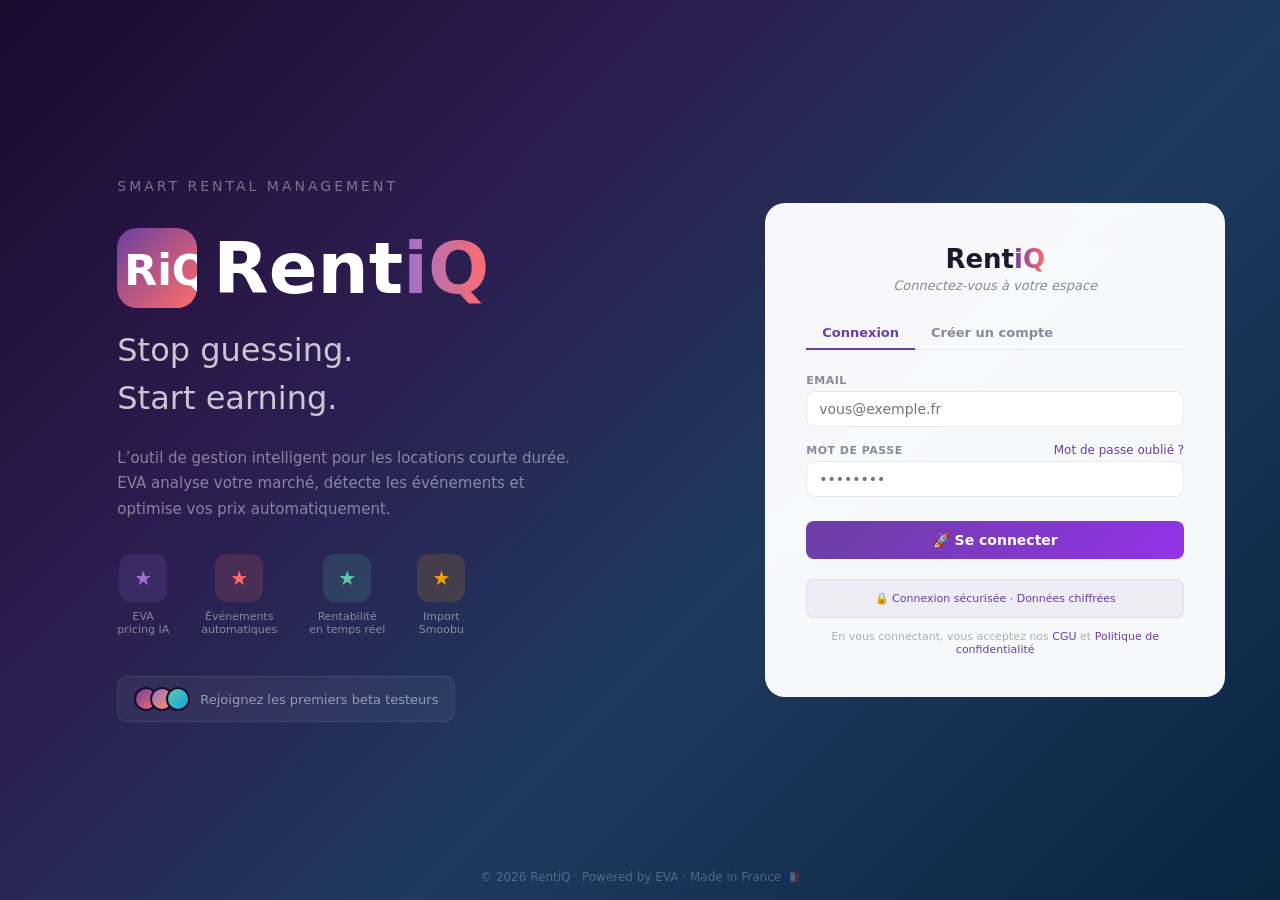
==== commit b05196a0: "Update index.html" ====
--- a/index.html
+++ b/index.html
@@ -162,25 +162,49 @@
 
 <div id="auth-screen" style="background:linear-gradient(135deg,#1a0a2e 0%,#2d1b4e 30%,#1e3a5f 60%,#0a2540 100%);display:none;min-height:100vh;padding:0">
   <div style="display:flex;min-height:100vh;width:100%">
-    <div style="flex:1;display:flex;flex-direction:column;justify-content:center;padding:3rem;max-width:420px">
-      <div style="font-size:12px;color:rgba(255,255,255,0.4);letter-spacing:2px;text-transform:uppercase;margin-bottom:2rem">Smart rental management</div>
-      <div style="display:flex;align-items:center;gap:10px;margin-bottom:0.75rem">
-        <svg viewBox="0 0 36 36" xmlns="http://www.w3.org/2000/svg" style="width:36px">
-          <defs><linearGradient id="lg-auth" x1="0" y1="0" x2="1" y2="1"><stop offset="0%" stop-color="#6B3FA0"/><stop offset="100%" stop-color="#FF6B6B"/></linearGradient></defs>
-          <rect width="36" height="36" rx="9" fill="url(#lg-auth)"/>
-          <text x="3" y="26" font-family="Inter,system-ui,sans-serif" font-size="20" font-weight="700" fill="white">RiQ</text>
-        </svg>
-        <div style="font-size:32px;font-weight:700;color:white">Rent<span style="background:linear-gradient(90deg,#9B72CF,#FF6B6B);-webkit-background-clip:text;-webkit-text-fill-color:transparent">iQ</span></div>
-      </div>
-      <div style="font-size:16px;color:rgba(255,255,255,0.7);line-height:1.6;margin-bottom:2rem">Stop guessing.<br>Start earning.</div>
-      <div style="display:flex;gap:1.5rem;color:rgba(255,255,255,0.35);font-size:11px">
-        <div style="display:flex;align-items:center;gap:5px"><span style="color:#9B72CF">&#9733;</span> EVA pricing IA</div>
-        <div style="display:flex;align-items:center;gap:5px"><span style="color:#FF6B6B">&#9733;</span> Events tracking</div>
-        <div style="display:flex;align-items:center;gap:5px"><span style="color:#5DCAA5">&#9733;</span> Analytics</div>
-      </div>
-    </div>
-    <div style="flex:1;display:flex;align-items:center;justify-content:center;padding:2rem">
-  <div class="auth-card" style="background:rgba(255,255,255,0.97);backdrop-filter:blur(20px);border-radius:20px;max-width:380px;border:1px solid rgba(255,255,255,0.15)">
+    <div style="flex:1.2;display:flex;align-items:center;justify-content:center">
+      <div style="padding:0 4rem;max-width:85%">
+        <div style="font-size:14px;color:rgba(255,255,255,0.4);letter-spacing:3px;text-transform:uppercase;margin-bottom:2rem">Smart rental management</div>
+        <div style="display:flex;align-items:center;gap:16px;margin-bottom:1rem">
+          <svg viewBox="0 0 56 56" xmlns="http://www.w3.org/2000/svg" style="width:80px;flex-shrink:0">
+            <defs><linearGradient id="lg-auth" x1="0" y1="0" x2="1" y2="1"><stop offset="0%" stop-color="#6B3FA0"/><stop offset="100%" stop-color="#FF6B6B"/></linearGradient></defs>
+            <rect width="56" height="56" rx="14" fill="url(#lg-auth)"/>
+            <text x="5" y="40" font-family="Inter,system-ui,sans-serif" font-size="30" font-weight="700" fill="white">RiQ</text>
+          </svg>
+          <div style="font-size:72px;font-weight:700;color:white">Rent<span style="background:linear-gradient(90deg,#9B72CF,#FF6B6B);-webkit-background-clip:text;-webkit-text-fill-color:transparent">iQ</span></div>
+        </div>
+        <div style="font-size:32px;color:rgba(255,255,255,0.75);line-height:1.5;margin-bottom:1.5rem">Stop guessing.<br>Start earning.</div>
+        <div style="font-size:15px;color:rgba(255,255,255,0.45);line-height:1.7;margin-bottom:2rem;max-width:500px">L&rsquo;outil de gestion intelligent pour les locations courte dur&eacute;e. EVA analyse votre march&eacute;, d&eacute;tecte les &eacute;v&eacute;nements et optimise vos prix automatiquement.</div>
+        <div style="display:flex;gap:2rem;margin-bottom:2.5rem">
+          <div style="display:flex;flex-direction:column;align-items:center;gap:8px">
+            <div style="width:48px;height:48px;border-radius:12px;background:rgba(155,114,207,0.15);display:flex;align-items:center;justify-content:center;font-size:20px;color:#9B72CF">&#9733;</div>
+            <div style="font-size:11px;color:rgba(255,255,255,0.45);text-align:center">EVA<br>pricing IA</div>
+          </div>
+          <div style="display:flex;flex-direction:column;align-items:center;gap:8px">
+            <div style="width:48px;height:48px;border-radius:12px;background:rgba(255,107,107,0.15);display:flex;align-items:center;justify-content:center;font-size:20px;color:#FF6B6B">&#9733;</div>
+            <div style="font-size:11px;color:rgba(255,255,255,0.45);text-align:center">&Eacute;v&eacute;nements<br>automatiques</div>
+          </div>
+          <div style="display:flex;flex-direction:column;align-items:center;gap:8px">
+            <div style="width:48px;height:48px;border-radius:12px;background:rgba(93,202,165,0.15);display:flex;align-items:center;justify-content:center;font-size:20px;color:#5DCAA5">&#9733;</div>
+            <div style="font-size:11px;color:rgba(255,255,255,0.45);text-align:center">Rentabilit&eacute;<br>en temps r&eacute;el</div>
+          </div>
+          <div style="display:flex;flex-direction:column;align-items:center;gap:8px">
+            <div style="width:48px;height:48px;border-radius:12px;background:rgba(245,158,11,0.15);display:flex;align-items:center;justify-content:center;font-size:20px;color:#F59E0B">&#9733;</div>
+            <div style="font-size:11px;color:rgba(255,255,255,0.45);text-align:center">Import<br>Smoobu</div>
+          </div>
+        </div>
+        <div style="display:flex;align-items:center;gap:10px;padding:10px 16px;background:rgba(255,255,255,0.05);border-radius:10px;border:0.5px solid rgba(255,255,255,0.08);width:fit-content">
+          <div style="display:flex">
+            <div style="width:24px;height:24px;border-radius:50%;background:linear-gradient(135deg,#6B3FA0,#FF6B6B);border:2px solid #1a0a2e"></div>
+            <div style="width:24px;height:24px;border-radius:50%;background:linear-gradient(135deg,#9B72CF,#FF8E53);border:2px solid #1a0a2e;margin-left:-8px"></div>
+            <div style="width:24px;height:24px;border-radius:50%;background:linear-gradient(135deg,#5DCAA5,#0EA5E9);border:2px solid #1a0a2e;margin-left:-8px"></div>
+          </div>
+          <div style="font-size:13px;color:rgba(255,255,255,0.5)">Rejoignez les premiers beta testeurs</div>
+        </div>
+      </div>
+    </div>
+    <div style="flex:0.8;display:flex;align-items:center;justify-content:center;padding:3rem">
+  <div class="auth-card" style="background:rgba(255,255,255,0.97);backdrop-filter:blur(20px);border-radius:20px;width:100%;max-width:460px;padding:2.5rem;border:1px solid rgba(255,255,255,0.15)">
     <div style="text-align:center;margin-bottom:0.25rem">
       <div class="auth-logo">Rent<span>iQ</span></div>
     </div>
@@ -228,9 +252,14 @@
       <div class="auth-error" id="register-error"></div>
       <div class="auth-success" id="register-success"></div>
     </div>
+    <div style="margin-top:1.25rem;padding:0.75rem;background:rgba(107,63,160,0.06);border-radius:8px;font-size:11px;color:#6B3FA0;text-align:center;border:1px solid rgba(107,63,160,0.1)">
+      &#128274; Connexion sécurisée · Données chiffrées
+    </div>
+    <div style="margin-top:0.75rem;font-size:11px;color:#B0B0B0;text-align:center">En vous connectant, vous acceptez nos <a href="#" style="color:#6B3FA0;text-decoration:none">CGU</a> et <a href="#" style="color:#6B3FA0;text-decoration:none">Politique de confidentialité</a></div>
   </div>
     </div>
   </div>
+  <div style="position:absolute;bottom:0;left:0;right:0;text-align:center;padding:1rem;font-size:12px;color:rgba(255,255,255,0.25)">&copy; 2026 RentiQ &middot; Powered by EVA &middot; Made in France &#127467;&#127479;</div>
 </div>
 
 <div class="app" id="app">
